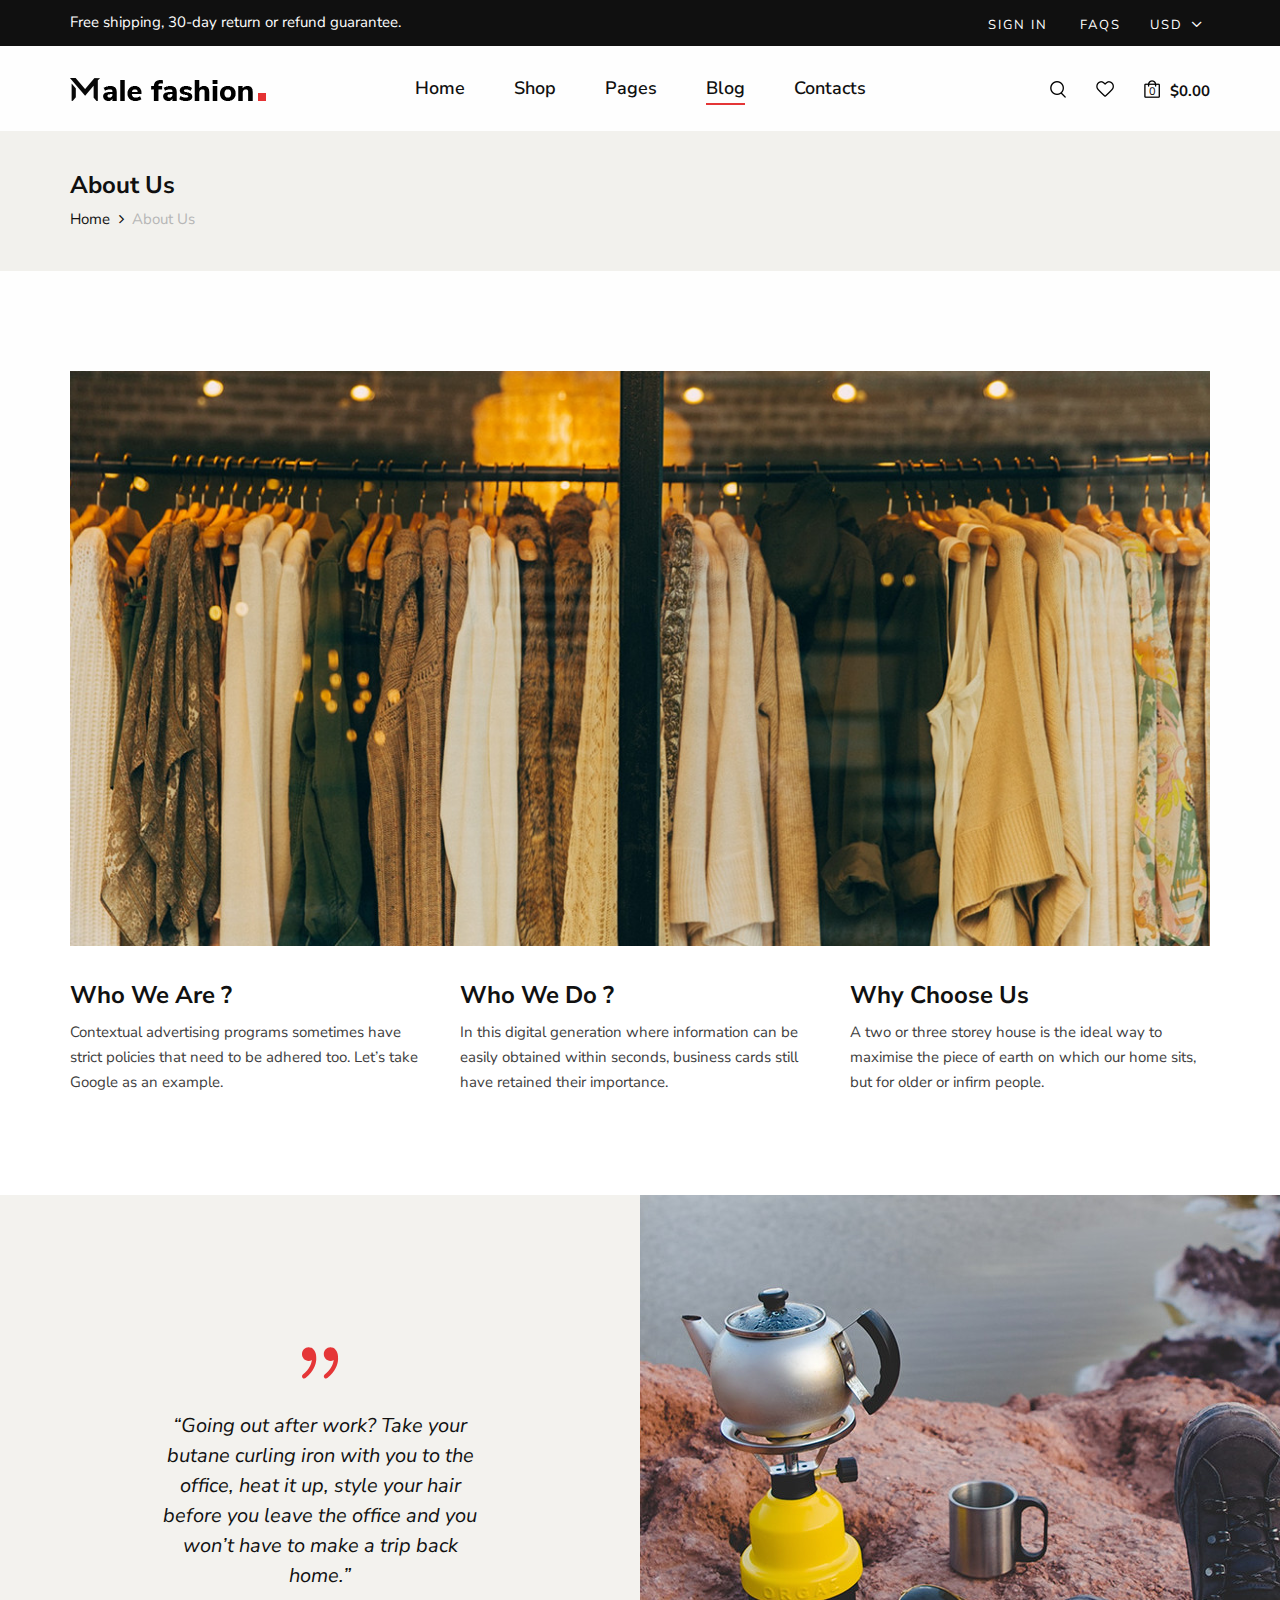
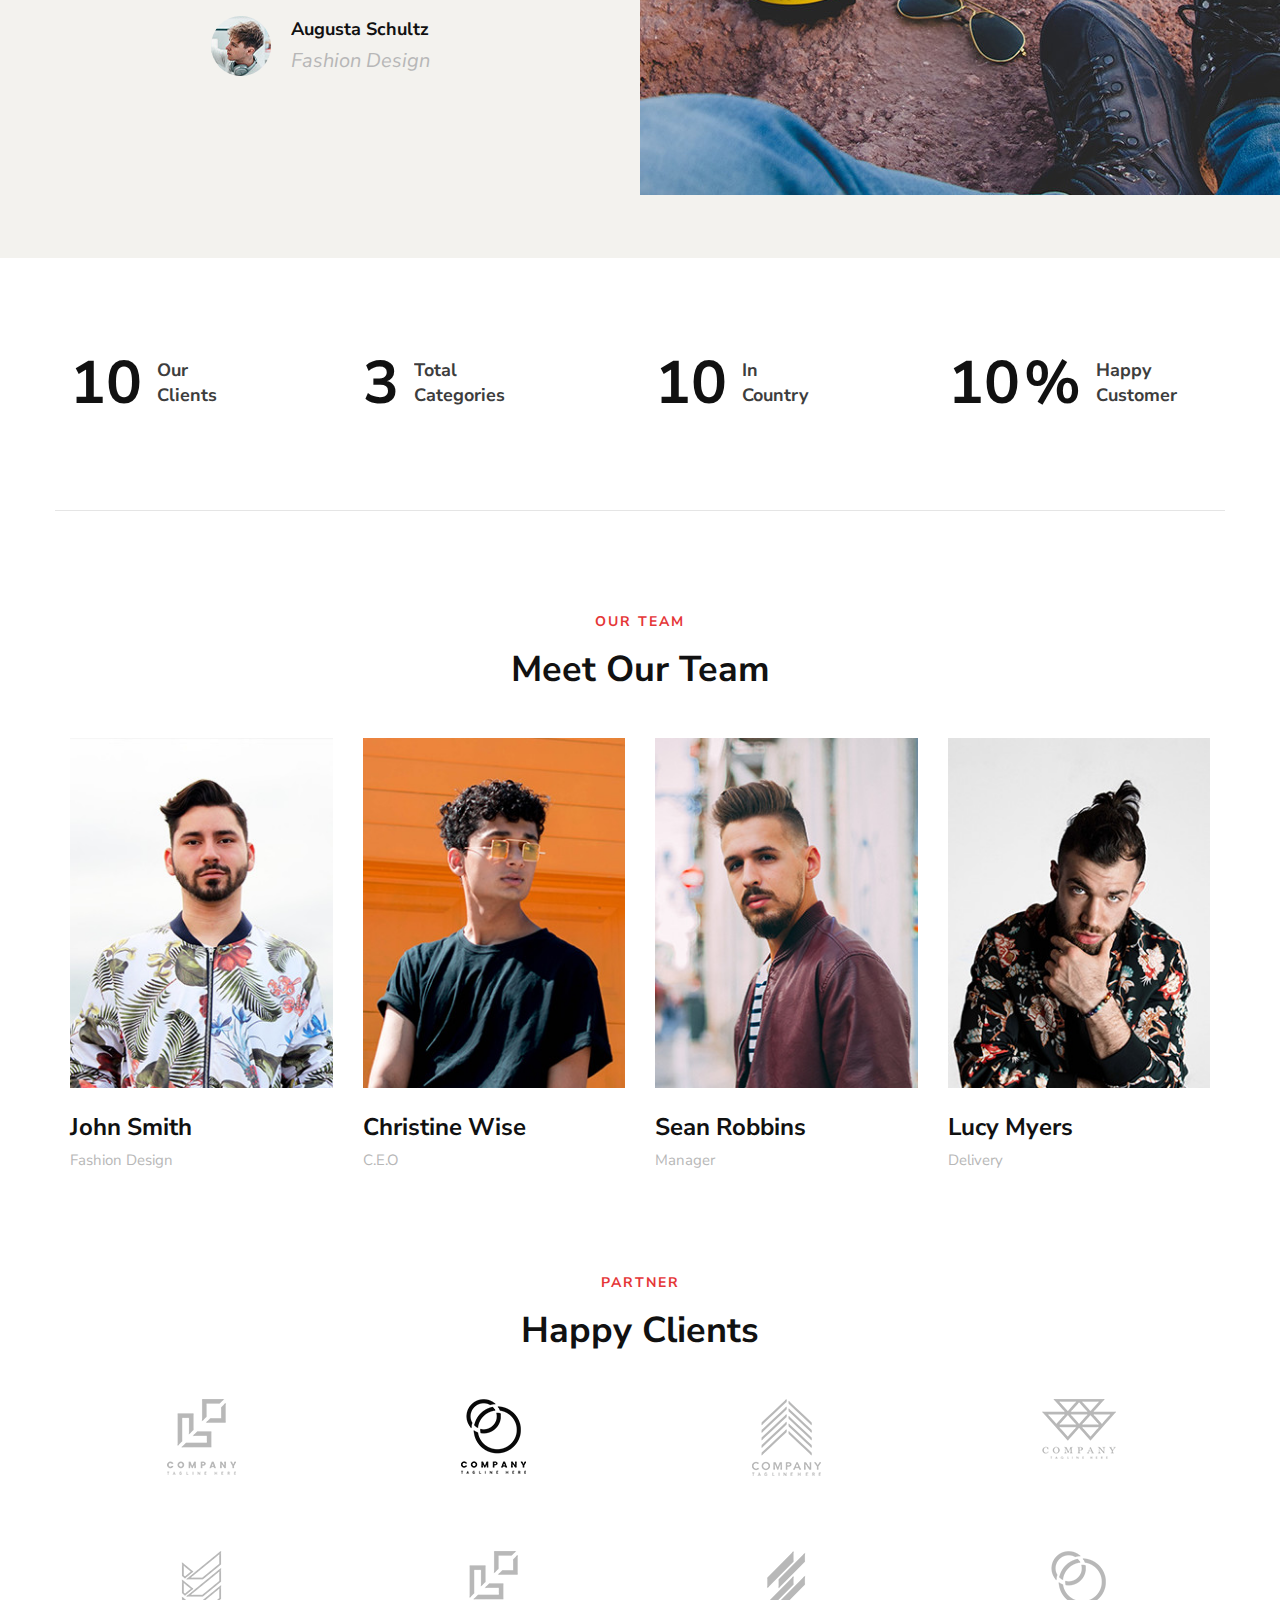
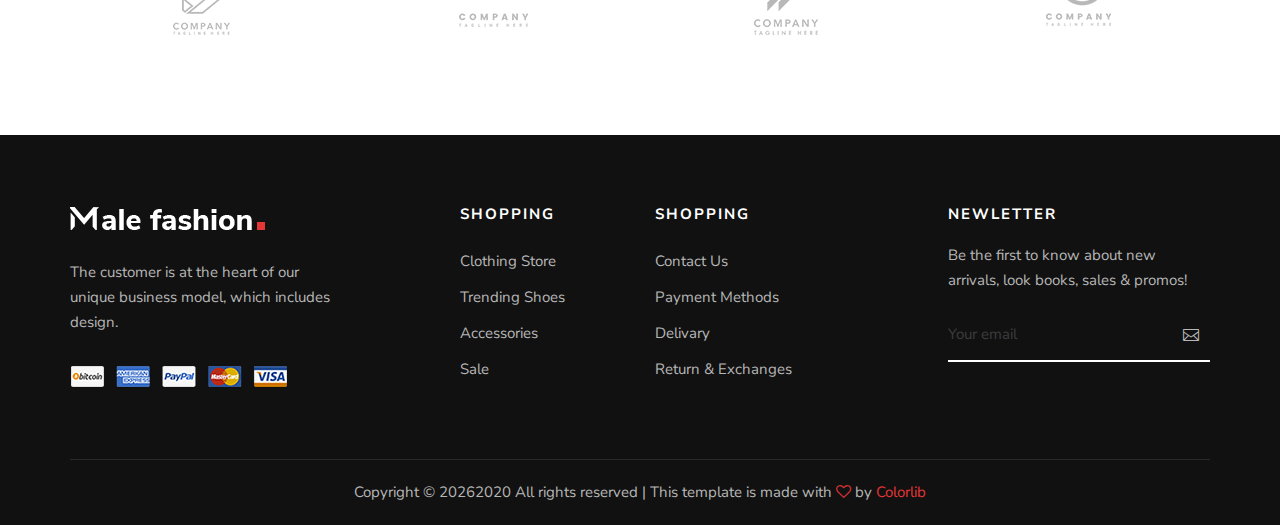
==== about.html @ 42511822 "ini dia" ====
<!DOCTYPE html>
<html lang="zxx">

<head>
    <meta charset="UTF-8">
    <meta name="description" content="Male_Fashion Template">
    <meta name="keywords" content="Male_Fashion, unica, creative, html">
    <meta name="viewport" content="width=device-width, initial-scale=1.0">
    <meta http-equiv="X-UA-Compatible" content="ie=edge">
    <title>Male-Fashion | Template</title>

    <!-- Google Font -->
    <link href="https://fonts.googleapis.com/css2?family=Nunito+Sans:wght@300;400;600;700;800;900&display=swap"
    rel="stylesheet">

    <!-- Css Styles -->
    <link rel="stylesheet" href="css/bootstrap.min.css" type="text/css">
    <link rel="stylesheet" href="css/font-awesome.min.css" type="text/css">
    <link rel="stylesheet" href="css/elegant-icons.css" type="text/css">
    <link rel="stylesheet" href="css/magnific-popup.css" type="text/css">
    <link rel="stylesheet" href="css/nice-select.css" type="text/css">
    <link rel="stylesheet" href="css/owl.carousel.min.css" type="text/css">
    <link rel="stylesheet" href="css/slicknav.min.css" type="text/css">
    <link rel="stylesheet" href="css/style.css" type="text/css">
</head>

<body>
    <!-- Page Preloder -->
    <div id="preloder">
        <div class="loader"></div>
    </div>

    <!-- Offcanvas Menu Begin -->
    <div class="offcanvas-menu-overlay"></div>
    <div class="offcanvas-menu-wrapper">
        <div class="offcanvas__option">
            <div class="offcanvas__links">
                <a href="#">Sign in</a>
                <a href="#">FAQs</a>
            </div>
            <div class="offcanvas__top__hover">
                <span>Usd <i class="arrow_carrot-down"></i></span>
                <ul>
                    <li>USD</li>
                    <li>EUR</li>
                    <li>USD</li>
                </ul>
            </div>
        </div>
        <div class="offcanvas__nav__option">
            <a href="#" class="search-switch"><img src="img/icon/search.png" alt=""></a>
            <a href="#"><img src="img/icon/heart.png" alt=""></a>
            <a href="#"><img src="img/icon/cart.png" alt=""> <span>0</span></a>
            <div class="price">$0.00</div>
        </div>
        <div id="mobile-menu-wrap"></div>
        <div class="offcanvas__text">
            <p>Free shipping, 30-day return or refund guarantee.</p>
        </div>
    </div>
    <!-- Offcanvas Menu End -->

    <!-- Header Section Begin -->
    <header class="header">
        <div class="header__top">
            <div class="container">
                <div class="row">
                    <div class="col-lg-6 col-md-7">
                        <div class="header__top__left">
                            <p>Free shipping, 30-day return or refund guarantee.</p>
                        </div>
                    </div>
                    <div class="col-lg-6 col-md-5">
                        <div class="header__top__right">
                            <div class="header__top__links">
                                <a href="#">Sign in</a>
                                <a href="#">FAQs</a>
                            </div>
                            <div class="header__top__hover">
                                <span>Usd <i class="arrow_carrot-down"></i></span>
                                <ul>
                                    <li>USD</li>
                                    <li>EUR</li>
                                    <li>USD</li>
                                </ul>
                            </div>
                        </div>
                    </div>
                </div>
            </div>
        </div>
        <div class="container">
            <div class="row">
                <div class="col-lg-3 col-md-3">
                    <div class="header__logo">
                        <a href="./index.html"><img src="img/logo.png" alt=""></a>
                    </div>
                </div>
                <div class="col-lg-6 col-md-6">
                    <nav class="header__menu mobile-menu">
                        <ul>
                            <li><a href="./index.html">Home</a></li>
                            <li><a href="./shop.html">Shop</a></li>
                            <li><a href="#">Pages</a>
                                <ul class="dropdown">
                                    <li><a href="./about.html">About Us</a></li>
                                    <li><a href="./shop-details.html">Shop Details</a></li>
                                    <li><a href="./shopping-cart.html">Shopping Cart</a></li>
                                    <li><a href="./checkout.html">Check Out</a></li>
                                    <li><a href="./blog-details.html">Blog Details</a></li>
                                </ul>
                            </li>
                            <li class="active"><a href="./blog.html">Blog</a></li>
                            <li><a href="./contact.html">Contacts</a></li>
                        </ul>
                    </nav>
                </div>
                <div class="col-lg-3 col-md-3">
                    <div class="header__nav__option">
                        <a href="#" class="search-switch"><img src="img/icon/search.png" alt=""></a>
                        <a href="#"><img src="img/icon/heart.png" alt=""></a>
                        <a href="#"><img src="img/icon/cart.png" alt=""> <span>0</span></a>
                        <div class="price">$0.00</div>
                    </div>
                </div>
            </div>
            <div class="canvas__open"><i class="fa fa-bars"></i></div>
        </div>
    </header>
    <!-- Header Section End -->

    <!-- Breadcrumb Section Begin -->
    <section class="breadcrumb-option">
        <div class="container">
            <div class="row">
                <div class="col-lg-12">
                    <div class="breadcrumb__text">
                        <h4>About Us</h4>
                        <div class="breadcrumb__links">
                            <a href="./index.html">Home</a>
                            <span>About Us</span>
                        </div>
                    </div>
                </div>
            </div>
        </div>
    </section>
    <!-- Breadcrumb Section End -->

    <!-- About Section Begin -->
    <section class="about spad">
        <div class="container">
            <div class="row">
                <div class="col-lg-12">
                    <div class="about__pic">
                        <img src="img/about/about-us.jpg" alt="">
                    </div>
                </div>
            </div>
            <div class="row">
                <div class="col-lg-4 col-md-4 col-sm-6">
                    <div class="about__item">
                        <h4>Who We Are ?</h4>
                        <p>Contextual advertising programs sometimes have strict policies that need to be adhered too.
                        Let’s take Google as an example.</p>
                    </div>
                </div>
                <div class="col-lg-4 col-md-4 col-sm-6">
                    <div class="about__item">
                        <h4>Who We Do ?</h4>
                        <p>In this digital generation where information can be easily obtained within seconds, business
                        cards still have retained their importance.</p>
                    </div>
                </div>
                <div class="col-lg-4 col-md-4 col-sm-6">
                    <div class="about__item">
                        <h4>Why Choose Us</h4>
                        <p>A two or three storey house is the ideal way to maximise the piece of earth on which our home
                        sits, but for older or infirm people.</p>
                    </div>
                </div>
            </div>
        </div>
    </section>
    <!-- About Section End -->

    <!-- Testimonial Section Begin -->
    <section class="testimonial">
        <div class="container-fluid">
            <div class="row">
                <div class="col-lg-6 p-0">
                    <div class="testimonial__text">
                        <span class="icon_quotations"></span>
                        <p>“Going out after work? Take your butane curling iron with you to the office, heat it up,
                            style your hair before you leave the office and you won’t have to make a trip back home.”
                        </p>
                        <div class="testimonial__author">
                            <div class="testimonial__author__pic">
                                <img src="img/about/testimonial-author.jpg" alt="">
                            </div>
                            <div class="testimonial__author__text">
                                <h5>Augusta Schultz</h5>
                                <p>Fashion Design</p>
                            </div>
                        </div>
                    </div>
                </div>
                <div class="col-lg-6 p-0">
                    <div class="testimonial__pic set-bg" data-setbg="img/about/testimonial-pic.jpg"></div>
                </div>
            </div>
        </div>
    </section>
    <!-- Testimonial Section End -->

    <!-- Counter Section Begin -->
    <section class="counter spad">
        <div class="container">
            <div class="row">
                <div class="col-lg-3 col-md-6 col-sm-6">
                    <div class="counter__item">
                        <div class="counter__item__number">
                            <h2 class="cn_num">102</h2>
                        </div>
                        <span>Our <br />Clients</span>
                    </div>
                </div>
                <div class="col-lg-3 col-md-6 col-sm-6">
                    <div class="counter__item">
                        <div class="counter__item__number">
                            <h2 class="cn_num">30</h2>
                        </div>
                        <span>Total <br />Categories</span>
                    </div>
                </div>
                <div class="col-lg-3 col-md-6 col-sm-6">
                    <div class="counter__item">
                        <div class="counter__item__number">
                            <h2 class="cn_num">102</h2>
                        </div>
                        <span>In <br />Country</span>
                    </div>
                </div>
                <div class="col-lg-3 col-md-6 col-sm-6">
                    <div class="counter__item">
                        <div class="counter__item__number">
                            <h2 class="cn_num">98</h2>
                            <strong>%</strong>
                        </div>
                        <span>Happy <br />Customer</span>
                    </div>
                </div>
            </div>
        </div>
    </section>
    <!-- Counter Section End -->

    <!-- Team Section Begin -->
    <section class="team spad">
        <div class="container">
            <div class="row">
                <div class="col-lg-12">
                    <div class="section-title">
                        <span>Our Team</span>
                        <h2>Meet Our Team</h2>
                    </div>
                </div>
            </div>
            <div class="row">
                <div class="col-lg-3 col-md-6 col-sm-6">
                    <div class="team__item">
                        <img src="img/about/team-1.jpg" alt="">
                        <h4>John Smith</h4>
                        <span>Fashion Design</span>
                    </div>
                </div>
                <div class="col-lg-3 col-md-6 col-sm-6">
                    <div class="team__item">
                        <img src="img/about/team-2.jpg" alt="">
                        <h4>Christine Wise</h4>
                        <span>C.E.O</span>
                    </div>
                </div>
                <div class="col-lg-3 col-md-6 col-sm-6">
                    <div class="team__item">
                        <img src="img/about/team-3.jpg" alt="">
                        <h4>Sean Robbins</h4>
                        <span>Manager</span>
                    </div>
                </div>
                <div class="col-lg-3 col-md-6 col-sm-6">
                    <div class="team__item">
                        <img src="img/about/team-4.jpg" alt="">
                        <h4>Lucy Myers</h4>
                        <span>Delivery</span>
                    </div>
                </div>
            </div>
        </div>
    </section>
    <!-- Team Section End -->

    <!-- Client Section Begin -->
    <section class="clients spad">
        <div class="container">
            <div class="row">
                <div class="col-lg-12">
                    <div class="section-title">
                        <span>Partner</span>
                        <h2>Happy Clients</h2>
                    </div>
                </div>
            </div>
            <div class="row">
                <div class="col-lg-3 col-md-4 col-sm-4 col-6">
                    <a href="#" class="client__item"><img src="img/clients/client-1.png" alt=""></a>
                </div>
                <div class="col-lg-3 col-md-4 col-sm-4 col-6">
                    <a href="#" class="client__item"><img src="img/clients/client-2.png" alt=""></a>
                </div>
                <div class="col-lg-3 col-md-4 col-sm-4 col-6">
                    <a href="#" class="client__item"><img src="img/clients/client-3.png" alt=""></a>
                </div>
                <div class="col-lg-3 col-md-4 col-sm-4 col-6">
                    <a href="#" class="client__item"><img src="img/clients/client-4.png" alt=""></a>
                </div>
                <div class="col-lg-3 col-md-4 col-sm-4 col-6">
                    <a href="#" class="client__item"><img src="img/clients/client-5.png" alt=""></a>
                </div>
                <div class="col-lg-3 col-md-4 col-sm-4 col-6">
                    <a href="#" class="client__item"><img src="img/clients/client-6.png" alt=""></a>
                </div>
                <div class="col-lg-3 col-md-4 col-sm-4 col-6">
                    <a href="#" class="client__item"><img src="img/clients/client-7.png" alt=""></a>
                </div>
                <div class="col-lg-3 col-md-4 col-sm-4 col-6">
                    <a href="#" class="client__item"><img src="img/clients/client-8.png" alt=""></a>
                </div>
            </div>
        </div>
    </section>
    <!-- Client Section End -->

    <!-- Footer Section Begin -->
    <footer class="footer">
        <div class="container">
            <div class="row">
                <div class="col-lg-3 col-md-6 col-sm-6">
                    <div class="footer__about">
                        <div class="footer__logo">
                            <a href="#"><img src="img/footer-logo.png" alt=""></a>
                        </div>
                        <p>The customer is at the heart of our unique business model, which includes design.</p>
                        <a href="#"><img src="img/payment.png" alt=""></a>
                    </div>
                </div>
                <div class="col-lg-2 offset-lg-1 col-md-3 col-sm-6">
                    <div class="footer__widget">
                        <h6>Shopping</h6>
                        <ul>
                            <li><a href="#">Clothing Store</a></li>
                            <li><a href="#">Trending Shoes</a></li>
                            <li><a href="#">Accessories</a></li>
                            <li><a href="#">Sale</a></li>
                        </ul>
                    </div>
                </div>
                <div class="col-lg-2 col-md-3 col-sm-6">
                    <div class="footer__widget">
                        <h6>Shopping</h6>
                        <ul>
                            <li><a href="#">Contact Us</a></li>
                            <li><a href="#">Payment Methods</a></li>
                            <li><a href="#">Delivary</a></li>
                            <li><a href="#">Return & Exchanges</a></li>
                        </ul>
                    </div>
                </div>
                <div class="col-lg-3 offset-lg-1 col-md-6 col-sm-6">
                    <div class="footer__widget">
                        <h6>NewLetter</h6>
                        <div class="footer__newslatter">
                            <p>Be the first to know about new arrivals, look books, sales & promos!</p>
                            <form action="#">
                                <input type="text" placeholder="Your email">
                                <button type="submit"><span class="icon_mail_alt"></span></button>
                            </form>
                        </div>
                    </div>
                </div>
            </div>
            <div class="row">
                <div class="col-lg-12 text-center">
                    <div class="footer__copyright__text">
                        <!-- Link back to Colorlib can't be removed. Template is licensed under CC BY 3.0. -->
                        <p>Copyright ©
                            <script>
                                document.write(new Date().getFullYear());
                            </script>2020
                            All rights reserved | This template is made with <i class="fa fa-heart-o"
                            aria-hidden="true"></i> by <a href="https://colorlib.com" target="_blank">Colorlib</a>
                        </p>
                        <!-- Link back to Colorlib can't be removed. Template is licensed under CC BY 3.0. -->
                    </div>
                </div>
            </div>
        </div>
    </footer>
    <!-- Footer Section End -->

    <!-- Search Begin -->
    <div class="search-model">
        <div class="h-100 d-flex align-items-center justify-content-center">
            <div class="search-close-switch">+</div>
            <form class="search-model-form">
                <input type="text" id="search-input" placeholder="Search here.....">
            </form>
        </div>
    </div>
    <!-- Search End -->

    <!-- Js Plugins -->
    <script src="js/jquery-3.3.1.min.js"></script>
    <script src="js/bootstrap.min.js"></script>
    <script src="js/jquery.nice-select.min.js"></script>
    <script src="js/jquery.nicescroll.min.js"></script>
    <script src="js/jquery.magnific-popup.min.js"></script>
    <script src="js/jquery.countdown.min.js"></script>
    <script src="js/jquery.slicknav.js"></script>
    <script src="js/mixitup.min.js"></script>
    <script src="js/owl.carousel.min.js"></script>
    <script src="js/main.js"></script>
</body>

</html>
---- css/elegant-icons.css ----
@font-face {
	font-family: 'ElegantIcons';
	src:url('../fonts/ElegantIcons.eot');
	src:url('../fonts/ElegantIcons.eot?#iefix') format('embedded-opentype'),
		url('../fonts/ElegantIcons.woff') format('woff'),
		url('../fonts/ElegantIcons.ttf') format('truetype'),
		url('../fonts/ElegantIcons.svg#ElegantIcons') format('svg');
	font-weight: normal;
	font-style: normal;
}

/* Use the following CSS code if you want to use data attributes for inserting your icons */
[data-icon]:before {
	font-family: 'ElegantIcons';
	content: attr(data-icon);
	speak: none;
	font-weight: normal;
	font-variant: normal;
	text-transform: none;
	line-height: 1;
	-webkit-font-smoothing: antialiased;
	-moz-osx-font-smoothing: grayscale;
}

/* Use the following CSS code if you want to have a class per icon */
/*
Instead of a list of all class selectors,
you can use the generic selector below, but it's slower:
[class*="your-class-prefix"] {
*/
.arrow_up, .arrow_down, .arrow_left, .arrow_right, .arrow_left-up, .arrow_right-up, .arrow_right-down, .arrow_left-down, .arrow-up-down, .arrow_up-down_alt, .arrow_left-right_alt, .arrow_left-right, .arrow_expand_alt2, .arrow_expand_alt, .arrow_condense, .arrow_expand, .arrow_move, .arrow_carrot-up, .arrow_carrot-down, .arrow_carrot-left, .arrow_carrot-right, .arrow_carrot-2up, .arrow_carrot-2down, .arrow_carrot-2left, .arrow_carrot-2right, .arrow_carrot-up_alt2, .arrow_carrot-down_alt2, .arrow_carrot-left_alt2, .arrow_carrot-right_alt2, .arrow_carrot-2up_alt2, .arrow_carrot-2down_alt2, .arrow_carrot-2left_alt2, .arrow_carrot-2right_alt2, .arrow_triangle-up, .arrow_triangle-down, .arrow_triangle-left, .arrow_triangle-right, .arrow_triangle-up_alt2, .arrow_triangle-down_alt2, .arrow_triangle-left_alt2, .arrow_triangle-right_alt2, .arrow_back, .icon_minus-06, .icon_plus, .icon_close, .icon_check, .icon_minus_alt2, .icon_plus_alt2, .icon_close_alt2, .icon_check_alt2, .icon_zoom-out_alt, .icon_zoom-in_alt, .icon_search, .icon_box-empty, .icon_box-selected, .icon_minus-box, .icon_plus-box, .icon_box-checked, .icon_circle-empty, .icon_circle-slelected, .icon_stop_alt2, .icon_stop, .icon_pause_alt2, .icon_pause, .icon_menu, .icon_menu-square_alt2, .icon_menu-circle_alt2, .icon_ul, .icon_ol, .icon_adjust-horiz, .icon_adjust-vert, .icon_document_alt, .icon_documents_alt, .icon_pencil, .icon_pencil-edit_alt, .icon_pencil-edit, .icon_folder-alt, .icon_folder-open_alt, .icon_folder-add_alt, .icon_info_alt, .icon_error-oct_alt, .icon_error-circle_alt, .icon_error-triangle_alt, .icon_question_alt2, .icon_question, .icon_comment_alt, .icon_chat_alt, .icon_vol-mute_alt, .icon_volume-low_alt, .icon_volume-high_alt, .icon_quotations, .icon_quotations_alt2, .icon_clock_alt, .icon_lock_alt, .icon_lock-open_alt, .icon_key_alt, .icon_cloud_alt, .icon_cloud-upload_alt, .icon_cloud-download_alt, .icon_image, .icon_images, .icon_lightbulb_alt, .icon_gift_alt, .icon_house_alt, .icon_genius, .icon_mobile, .icon_tablet, .icon_laptop, .icon_desktop, .icon_camera_alt, .icon_mail_alt, .icon_cone_alt, .icon_ribbon_alt, .icon_bag_alt, .icon_creditcard, .icon_cart_alt, .icon_paperclip, .icon_tag_alt, .icon_tags_alt, .icon_trash_alt, .icon_cursor_alt, .icon_mic_alt, .icon_compass_alt, .icon_pin_alt, .icon_pushpin_alt, .icon_map_alt, .icon_drawer_alt, .icon_toolbox_alt, .icon_book_alt, .icon_calendar, .icon_film, .icon_table, .icon_contacts_alt, .icon_headphones, .icon_lifesaver, .icon_piechart, .icon_refresh, .icon_link_alt, .icon_link, .icon_loading, .icon_blocked, .icon_archive_alt, .icon_heart_alt, .icon_star_alt, .icon_star-half_alt, .icon_star, .icon_star-half, .icon_tools, .icon_tool, .icon_cog, .icon_cogs, .arrow_up_alt, .arrow_down_alt, .arrow_left_alt, .arrow_right_alt, .arrow_left-up_alt, .arrow_right-up_alt, .arrow_right-down_alt, .arrow_left-down_alt, .arrow_condense_alt, .arrow_expand_alt3, .arrow_carrot_up_alt, .arrow_carrot-down_alt, .arrow_carrot-left_alt, .arrow_carrot-right_alt, .arrow_carrot-2up_alt, .arrow_carrot-2dwnn_alt, .arrow_carrot-2left_alt, .arrow_carrot-2right_alt, .arrow_triangle-up_alt, .arrow_triangle-down_alt, .arrow_triangle-left_alt, .arrow_triangle-right_alt, .icon_minus_alt, .icon_plus_alt, .icon_close_alt, .icon_check_alt, .icon_zoom-out, .icon_zoom-in, .icon_stop_alt, .icon_menu-square_alt, .icon_menu-circle_alt, .icon_document, .icon_documents, .icon_pencil_alt, .icon_folder, .icon_folder-open, .icon_folder-add, .icon_folder_upload, .icon_folder_download, .icon_info, .icon_error-circle, .icon_error-oct, .icon_error-triangle, .icon_question_alt, .icon_comment, .icon_chat, .icon_vol-mute, .icon_volume-low, .icon_volume-high, .icon_quotations_alt, .icon_clock, .icon_lock, .icon_lock-open, .icon_key, .icon_cloud, .icon_cloud-upload, .icon_cloud-download, .icon_lightbulb, .icon_gift, .icon_house, .icon_camera, .icon_mail, .icon_cone, .icon_ribbon, .icon_bag, .icon_cart, .icon_tag, .icon_tags, .icon_trash, .icon_cursor, .icon_mic, .icon_compass, .icon_pin, .icon_pushpin, .icon_map, .icon_drawer, .icon_toolbox, .icon_book, .icon_contacts, .icon_archive, .icon_heart, .icon_profile, .icon_group, .icon_grid-2x2, .icon_grid-3x3, .icon_music, .icon_pause_alt, .icon_phone, .icon_upload, .icon_download, .social_facebook, .social_twitter, .social_pinterest, .social_googleplus, .social_tumblr, .social_tumbleupon, .social_wordpress, .social_instagram, .social_dribbble, .social_vimeo, .social_linkedin, .social_rss, .social_deviantart, .social_share, .social_myspace, .social_skype, .social_youtube, .social_picassa, .social_googledrive, .social_flickr, .social_blogger, .social_spotify, .social_delicious, .social_facebook_circle, .social_twitter_circle, .social_pinterest_circle, .social_googleplus_circle, .social_tumblr_circle, .social_stumbleupon_circle, .social_wordpress_circle, .social_instagram_circle, .social_dribbble_circle, .social_vimeo_circle, .social_linkedin_circle, .social_rss_circle, .social_deviantart_circle, .social_share_circle, .social_myspace_circle, .social_skype_circle, .social_youtube_circle, .social_picassa_circle, .social_googledrive_alt2, .social_flickr_circle, .social_blogger_circle, .social_spotify_circle, .social_delicious_circle, .social_facebook_square, .social_twitter_square, .social_pinterest_square, .social_googleplus_square, .social_tumblr_square, .social_stumbleupon_square, .social_wordpress_square, .social_instagram_square, .social_dribbble_square, .social_vimeo_square, .social_linkedin_square, .social_rss_square, .social_deviantart_square, .social_share_square, .social_myspace_square, .social_skype_square, .social_youtube_square, .social_picassa_square, .social_googledrive_square, .social_flickr_square, .social_blogger_square, .social_spotify_square, .social_delicious_square, .icon_printer, .icon_calulator, .icon_building, .icon_floppy, .icon_drive, .icon_search-2, .icon_id, .icon_id-2, .icon_puzzle, .icon_like, .icon_dislike, .icon_mug, .icon_currency, .icon_wallet, .icon_pens, .icon_easel, .icon_flowchart, .icon_datareport, .icon_briefcase, .icon_shield, .icon_percent, .icon_globe, .icon_globe-2, .icon_target, .icon_hourglass, .icon_balance, .icon_rook, .icon_printer-alt, .icon_calculator_alt, .icon_building_alt, .icon_floppy_alt, .icon_drive_alt, .icon_search_alt, .icon_id_alt, .icon_id-2_alt, .icon_puzzle_alt, .icon_like_alt, .icon_dislike_alt, .icon_mug_alt, .icon_currency_alt, .icon_wallet_alt, .icon_pens_alt, .icon_easel_alt, .icon_flowchart_alt, .icon_datareport_alt, .icon_briefcase_alt, .icon_shield_alt, .icon_percent_alt, .icon_globe_alt, .icon_clipboard {
	font-family: 'ElegantIcons';
	speak: none;
	font-style: normal;
	font-weight: normal;
	font-variant: normal;
	text-transform: none;
	line-height: 1;
	-webkit-font-smoothing: antialiased;
}
.arrow_up:before {
	content: "\21";
}
.arrow_down:before {
	content: "\22";
}
.arrow_left:before {
	content: "\23";
}
.arrow_right:before {
	content: "\24";
}
.arrow_left-up:before {
	content: "\25";
}
.arrow_right-up:before {
	content: "\26";
}
.arrow_right-down:before {
	content: "\27";
}
.arrow_left-down:before {
	content: "\28";
}
.arrow-up-down:before {
	content: "\29";
}
.arrow_up-down_alt:before {
	content: "\2a";
}
.arrow_left-right_alt:before {
	content: "\2b";
}
.arrow_left-right:before {
	content: "\2c";
}
.arrow_expand_alt2:before {
	content: "\2d";
}
.arrow_expand_alt:before {
	content: "\2e";
}
.arrow_condense:before {
	content: "\2f";
}
.arrow_expand:before {
	content: "\30";
}
.arrow_move:before {
	content: "\31";
}
.arrow_carrot-up:before {
	content: "\32";
}
.arrow_carrot-down:before {
	content: "\33";
}
.arrow_carrot-left:before {
	content: "\34";
}
.arrow_carrot-right:before {
	content: "\35";
}
.arrow_carrot-2up:before {
	content: "\36";
}
.arrow_carrot-2down:before {
	content: "\37";
}
.arrow_carrot-2left:before {
	content: "\38";
}
.arrow_carrot-2right:before {
	content: "\39";
}
.arrow_carrot-up_alt2:before {
	content: "\3a";
}
.arrow_carrot-down_alt2:before {
	content: "\3b";
}
.arrow_carrot-left_alt2:before {
	content: "\3c";
}
.arrow_carrot-right_alt2:before {
	content: "\3d";
}
.arrow_carrot-2up_alt2:before {
	content: "\3e";
}
.arrow_carrot-2down_alt2:before {
	content: "\3f";
}
.arrow_carrot-2left_alt2:before {
	content: "\40";
}
.arrow_carrot-2right_alt2:before {
	content: "\41";
}
.arrow_triangle-up:before {
	content: "\42";
}
.arrow_triangle-down:before {
	content: "\43";
}
.arrow_triangle-left:before {
	content: "\44";
}
.arrow_triangle-right:before {
	content: "\45";
}
.arrow_triangle-up_alt2:before {
	content: "\46";
}
.arrow_triangle-down_alt2:before {
	content: "\47";
}
.arrow_triangle-left_alt2:before {
	content: "\48";
}
.arrow_triangle-right_alt2:before {
	content: "\49";
}
.arrow_back:before {
	content: "\4a";
}
.icon_minus-06:before {
	content: "\4b";
}
.icon_plus:before {
	content: "\4c";
}
.icon_close:before {
	content: "\4d";
}
.icon_check:before {
	content: "\4e";
}
.icon_minus_alt2:before {
	content: "\4f";
}
.icon_plus_alt2:before {
	content: "\50";
}
.icon_close_alt2:before {
	content: "\51";
}
.icon_check_alt2:before {
	content: "\52";
}
.icon_zoom-out_alt:before {
	content: "\53";
}
.icon_zoom-in_alt:before {
	content: "\54";
}
.icon_search:before {
	content: "\55";
}
.icon_box-empty:before {
	content: "\56";
}
.icon_box-selected:before {
	content: "\57";
}
.icon_minus-box:before {
	content: "\58";
}
.icon_plus-box:before {
	content: "\59";
}
.icon_box-checked:before {
	content: "\5a";
}
.icon_circle-empty:before {
	content: "\5b";
}
.icon_circle-slelected:before {
	content: "\5c";
}
.icon_stop_alt2:before {
	content: "\5d";
}
.icon_stop:before {
	content: "\5e";
}
.icon_pause_alt2:before {
	content: "\5f";
}
.icon_pause:before {
	content: "\60";
}
.icon_menu:before {
	content: "\61";
}
.icon_menu-square_alt2:before {
	content: "\62";
}
.icon_menu-circle_alt2:before {
	content: "\63";
}
.icon_ul:before {
	content: "\64";
}
.icon_ol:before {
	content: "\65";
}
.icon_adjust-horiz:before {
	content: "\66";
}
.icon_adjust-vert:before {
	content: "\67";
}
.icon_document_alt:before {
	content: "\68";
}
.icon_documents_alt:before {
	content: "\69";
}
.icon_pencil:before {
	content: "\6a";
}
.icon_pencil-edit_alt:before {
	content: "\6b";
}
.icon_pencil-edit:before {
	content: "\6c";
}
.icon_folder-alt:before {
	content: "\6d";
}
.icon_folder-open_alt:before {
	content: "\6e";
}
.icon_folder-add_alt:before {
	content: "\6f";
}
.icon_info_alt:before {
	content: "\70";
}
.icon_error-oct_alt:before {
	content: "\71";
}
.icon_error-circle_alt:before {
	content: "\72";
}
.icon_error-triangle_alt:before {
	content: "\73";
}
.icon_question_alt2:before {
	content: "\74";
}
.icon_question:before {
	content: "\75";
}
.icon_comment_alt:before {
	content: "\76";
}
.icon_chat_alt:before {
	content: "\77";
}
.icon_vol-mute_alt:before {
	content: "\78";
}
.icon_volume-low_alt:before {
	content: "\79";
}
.icon_volume-high_alt:before {
	content: "\7a";
}
.icon_quotations:before {
	content: "\7b";
}
.icon_quotations_alt2:before {
	content: "\7c";
}
.icon_clock_alt:before {
	content: "\7d";
}
.icon_lock_alt:before {
	content: "\7e";
}
.icon_lock-open_alt:before {
	content: "\e000";
}
.icon_key_alt:before {
	content: "\e001";
}
.icon_cloud_alt:before {
	content: "\e002";
}
.icon_cloud-upload_alt:before {
	content: "\e003";
}
.icon_cloud-download_alt:before {
	content: "\e004";
}
.icon_image:before {
	content: "\e005";
}
.icon_images:before {
	content: "\e006";
}
.icon_lightbulb_alt:before {
	content: "\e007";
}
.icon_gift_alt:before {
	content: "\e008";
}
.icon_house_alt:before {
	content: "\e009";
}
.icon_genius:before {
	content: "\e00a";
}
.icon_mobile:before {
	content: "\e00b";
}
.icon_tablet:before {
	content: "\e00c";
}
.icon_laptop:before {
	content: "\e00d";
}
.icon_desktop:before {
	content: "\e00e";
}
.icon_camera_alt:before {
	content: "\e00f";
}
.icon_mail_alt:before {
	content: "\e010";
}
.icon_cone_alt:before {
	content: "\e011";
}
.icon_ribbon_alt:before {
	content: "\e012";
}
.icon_bag_alt:before {
	content: "\e013";
}
.icon_creditcard:before {
	content: "\e014";
}
.icon_cart_alt:before {
	content: "\e015";
}
.icon_paperclip:before {
	content: "\e016";
}
.icon_tag_alt:before {
	content: "\e017";
}
.icon_tags_alt:before {
	content: "\e018";
}
.icon_trash_alt:before {
	content: "\e019";
}
.icon_cursor_alt:before {
	content: "\e01a";
}
.icon_mic_alt:before {
	content: "\e01b";
}
.icon_compass_alt:before {
	content: "\e01c";
}
.icon_pin_alt:before {
	content: "\e01d";
}
.icon_pushpin_alt:before {
	content: "\e01e";
}
.icon_map_alt:before {
	content: "\e01f";
}
.icon_drawer_alt:before {
	content: "\e020";
}
.icon_toolbox_alt:before {
	content: "\e021";
}
.icon_book_alt:before {
	content: "\e022";
}
.icon_calendar:before {
	content: "\e023";
}
.icon_film:before {
	content: "\e024";
}
.icon_table:before {
	content: "\e025";
}
.icon_contacts_alt:before {
	content: "\e026";
}
.icon_headphones:before {
	content: "\e027";
}
.icon_lifesaver:before {
	content: "\e028";
}
.icon_piechart:before {
	content: "\e029";
}
.icon_refresh:before {
	content: "\e02a";
}
.icon_link_alt:before {
	content: "\e02b";
}
.icon_link:before {
	content: "\e02c";
}
.icon_loading:before {
	content: "\e02d";
}
.icon_blocked:before {
	content: "\e02e";
}
.icon_archive_alt:before {
	content: "\e02f";
}
.icon_heart_alt:before {
	content: "\e030";
}
.icon_star_alt:before {
	content: "\e031";
}
.icon_star-half_alt:before {
	content: "\e032";
}
.icon_star:before {
	content: "\e033";
}
.icon_star-half:before {
	content: "\e034";
}
.icon_tools:before {
	content: "\e035";
}
.icon_tool:before {
	content: "\e036";
}
.icon_cog:before {
	content: "\e037";
}
.icon_cogs:before {
	content: "\e038";
}
.arrow_up_alt:before {
	content: "\e039";
}
.arrow_down_alt:before {
	content: "\e03a";
}
.arrow_left_alt:before {
	content: "\e03b";
}
.arrow_right_alt:before {
	content: "\e03c";
}
.arrow_left-up_alt:before {
	content: "\e03d";
}
.arrow_right-up_alt:before {
	content: "\e03e";
}
.arrow_right-down_alt:before {
	content: "\e03f";
}
.arrow_left-down_alt:before {
	content: "\e040";
}
.arrow_condense_alt:before {
	content: "\e041";
}
.arrow_expand_alt3:before {
	content: "\e042";
}
.arrow_carrot_up_alt:before {
	content: "\e043";
}
.arrow_carrot-down_alt:before {
	content: "\e044";
}
.arrow_carrot-left_alt:before {
	content: "\e045";
}
.arrow_carrot-right_alt:before {
	content: "\e046";
}
.arrow_carrot-2up_alt:before {
	content: "\e047";
}
.arrow_carrot-2dwnn_alt:before {
	content: "\e048";
}
.arrow_carrot-2left_alt:before {
	content: "\e049";
}
.arrow_carrot-2right_alt:before {
	content: "\e04a";
}
.arrow_triangle-up_alt:before {
	content: "\e04b";
}
.arrow_triangle-down_alt:before {
	content: "\e04c";
}
.arrow_triangle-left_alt:before {
	content: "\e04d";
}
.arrow_triangle-right_alt:before {
	content: "\e04e";
}
.icon_minus_alt:before {
	content: "\e04f";
}
.icon_plus_alt:before {
	content: "\e050";
}
.icon_close_alt:before {
	content: "\e051";
}
.icon_check_alt:before {
	content: "\e052";
}
.icon_zoom-out:before {
	content: "\e053";
}
.icon_zoom-in:before {
	content: "\e054";
}
.icon_stop_alt:before {
	content: "\e055";
}
.icon_menu-square_alt:before {
	content: "\e056";
}
.icon_menu-circle_alt:before {
	content: "\e057";
}
.icon_document:before {
	content: "\e058";
}
.icon_documents:before {
	content: "\e059";
}
.icon_pencil_alt:before {
	content: "\e05a";
}
.icon_folder:before {
	content: "\e05b";
}
.icon_folder-open:before {
	content: "\e05c";
}
.icon_folder-add:before {
	content: "\e05d";
}
.icon_folder_upload:before {
	content: "\e05e";
}
.icon_folder_download:before {
	content: "\e05f";
}
.icon_info:before {
	content: "\e060";
}
.icon_error-circle:before {
	content: "\e061";
}
.icon_error-oct:before {
	content: "\e062";
}
.icon_error-triangle:before {
	content: "\e063";
}
.icon_question_alt:before {
	content: "\e064";
}
.icon_comment:before {
	content: "\e065";
}
.icon_chat:before {
	content: "\e066";
}
.icon_vol-mute:before {
	content: "\e067";
}
.icon_volume-low:before {
	content: "\e068";
}
.icon_volume-high:before {
	content: "\e069";
}
.icon_quotations_alt:before {
	content: "\e06a";
}
.icon_clock:before {
	content: "\e06b";
}
.icon_lock:before {
	content: "\e06c";
}
.icon_lock-open:before {
	content: "\e06d";
}
.icon_key:before {
	content: "\e06e";
}
.icon_cloud:before {
	content: "\e06f";
}
.icon_cloud-upload:before {
	content: "\e070";
}
.icon_cloud-download:before {
	content: "\e071";
}
.icon_lightbulb:before {
	content: "\e072";
}
.icon_gift:before {
	content: "\e073";
}
.icon_house:before {
	content: "\e074";
}
.icon_camera:before {
	content: "\e075";
}
.icon_mail:before {
	content: "\e076";
}
.icon_cone:before {
	content: "\e077";
}
.icon_ribbon:before {
	content: "\e078";
}
.icon_bag:before {
	content: "\e079";
}
.icon_cart:before {
	content: "\e07a";
}
.icon_tag:before {
	content: "\e07b";
}
.icon_tags:before {
	content: "\e07c";
}
.icon_trash:before {
	content: "\e07d";
}
.icon_cursor:before {
	content: "\e07e";
}
.icon_mic:before {
	content: "\e07f";
}
.icon_compass:before {
	content: "\e080";
}
.icon_pin:before {
	content: "\e081";
}
.icon_pushpin:before {
	content: "\e082";
}
.icon_map:before {
	content: "\e083";
}
.icon_drawer:before {
	content: "\e084";
}
.icon_toolbox:before {
	content: "\e085";
}
.icon_book:before {
	content: "\e086";
}
.icon_contacts:before {
	content: "\e087";
}
.icon_archive:before {
	content: "\e088";
}
.icon_heart:before {
	content: "\e089";
}
.icon_profile:before {
	content: "\e08a";
}
.icon_group:before {
	content: "\e08b";
}
.icon_grid-2x2:before {
	content: "\e08c";
}
.icon_grid-3x3:before {
	content: "\e08d";
}
.icon_music:before {
	content: "\e08e";
}
.icon_pause_alt:before {
	content: "\e08f";
}
.icon_phone:before {
	content: "\e090";
}
.icon_upload:before {
	content: "\e091";
}
.icon_download:before {
	content: "\e092";
}
.social_facebook:before {
	content: "\e093";
}
.social_twitter:before {
	content: "\e094";
}
.social_pinterest:before {
	content: "\e095";
}
.social_googleplus:before {
	content: "\e096";
}
.social_tumblr:before {
	content: "\e097";
}
.social_tumbleupon:before {
	content: "\e098";
}
.social_wordpress:before {
	content: "\e099";
}
.social_instagram:before {
	content: "\e09a";
}
.social_dribbble:before {
	content: "\e09b";
}
.social_vimeo:before {
	content: "\e09c";
}
.social_linkedin:before {
	content: "\e09d";
}
.social_rss:before {
	content: "\e09e";
}
.social_deviantart:before {
	content: "\e09f";
}
.social_share:before {
	content: "\e0a0";
}
.social_myspace:before {
	content: "\e0a1";
}
.social_skype:before {
	content: "\e0a2";
}
.social_youtube:before {
	content: "\e0a3";
}
.social_picassa:before {
	content: "\e0a4";
}
.social_googledrive:before {
	content: "\e0a5";
}
.social_flickr:before {
	content: "\e0a6";
}
.social_blogger:before {
	content: "\e0a7";
}
.social_spotify:before {
	content: "\e0a8";
}
.social_delicious:before {
	content: "\e0a9";
}
.social_facebook_circle:before {
	content: "\e0aa";
}
.social_twitter_circle:before {
	content: "\e0ab";
}
.social_pinterest_circle:before {
	content: "\e0ac";
}
.social_googleplus_circle:before {
	content: "\e0ad";
}
.social_tumblr_circle:before {
	content: "\e0ae";
}
.social_stumbleupon_circle:before {
	content: "\e0af";
}
.social_wordpress_circle:before {
	content: "\e0b0";
}
.social_instagram_circle:before {
	content: "\e0b1";
}
.social_dribbble_circle:before {
	content: "\e0b2";
}
.social_vimeo_circle:before {
	content: "\e0b3";
}
.social_linkedin_circle:before {
	content: "\e0b4";
}
.social_rss_circle:before {
	content: "\e0b5";
}
.social_deviantart_circle:before {
	content: "\e0b6";
}
.social_share_circle:before {
	content: "\e0b7";
}
.social_myspace_circle:before {
	content: "\e0b8";
}
.social_skype_circle:before {
	content: "\e0b9";
}
.social_youtube_circle:before {
	content: "\e0ba";
}
.social_picassa_circle:before {
	content: "\e0bb";
}
.social_googledrive_alt2:before {
	content: "\e0bc";
}
.social_flickr_circle:before {
	content: "\e0bd";
}
.social_blogger_circle:before {
	content: "\e0be";
}
.social_spotify_circle:before {
	content: "\e0bf";
}
.social_delicious_circle:before {
	content: "\e0c0";
}
.social_facebook_square:before {
	content: "\e0c1";
}
.social_twitter_square:before {
	content: "\e0c2";
}
.social_pinterest_square:before {
	content: "\e0c3";
}
.social_googleplus_square:before {
	content: "\e0c4";
}
.social_tumblr_square:before {
	content: "\e0c5";
}
.social_stumbleupon_square:before {
	content: "\e0c6";
}
.social_wordpress_square:before {
	content: "\e0c7";
}
.social_instagram_square:before {
	content: "\e0c8";
}
.social_dribbble_square:before {
	content: "\e0c9";
}
.social_vimeo_square:before {
	content: "\e0ca";
}
.social_linkedin_square:before {
	content: "\e0cb";
}
.social_rss_square:before {
	content: "\e0cc";
}
.social_deviantart_square:before {
	content: "\e0cd";
}
.social_share_square:before {
	content: "\e0ce";
}
.social_myspace_square:before {
	content: "\e0cf";
}
.social_skype_square:before {
	content: "\e0d0";
}
.social_youtube_square:before {
	content: "\e0d1";
}
.social_picassa_square:before {
	content: "\e0d2";
}
.social_googledrive_square:before {
	content: "\e0d3";
}
.social_flickr_square:before {
	content: "\e0d4";
}
.social_blogger_square:before {
	content: "\e0d5";
}
.social_spotify_square:before {
	content: "\e0d6";
}
.social_delicious_square:before {
	content: "\e0d7";
}
.icon_printer:before {
	content: "\e103";
}
.icon_calulator:before {
	content: "\e0ee";
}
.icon_building:before {
	content: "\e0ef";
}
.icon_floppy:before {
	content: "\e0e8";
}
.icon_drive:before {
	content: "\e0ea";
}
.icon_search-2:before {
	content: "\e101";
}
.icon_id:before {
	content: "\e107";
}
.icon_id-2:before {
	content: "\e108";
}
.icon_puzzle:before {
	content: "\e102";
}
.icon_like:before {
	content: "\e106";
}
.icon_dislike:before {
	content: "\e0eb";
}
.icon_mug:before {
	content: "\e105";
}
.icon_currency:before {
	content: "\e0ed";
}
.icon_wallet:before {
	content: "\e100";
}
.icon_pens:before {
	content: "\e104";
}
.icon_easel:before {
	content: "\e0e9";
}
.icon_flowchart:before {
	content: "\e109";
}
.icon_datareport:before {
	content: "\e0ec";
}
.icon_briefcase:before {
	content: "\e0fe";
}
.icon_shield:before {
	content: "\e0f6";
}
.icon_percent:before {
	content: "\e0fb";
}
.icon_globe:before {
	content: "\e0e2";
}
.icon_globe-2:before {
	content: "\e0e3";
}
.icon_target:before {
	content: "\e0f5";
}
.icon_hourglass:before {
	content: "\e0e1";
}
.icon_balance:before {
	content: "\e0ff";
}
.icon_rook:before {
	content: "\e0f8";
}
.icon_printer-alt:before {
	content: "\e0fa";
}
.icon_calculator_alt:before {
	content: "\e0e7";
}
.icon_building_alt:before {
	content: "\e0fd";
}
.icon_floppy_alt:before {
	content: "\e0e4";
}
.icon_drive_alt:before {
	content: "\e0e5";
}
.icon_search_alt:before {
	content: "\e0f7";
}
.icon_id_alt:before {
	content: "\e0e0";
}
.icon_id-2_alt:before {
	content: "\e0fc";
}
.icon_puzzle_alt:before {
	content: "\e0f9";
}
.icon_like_alt:before {
	content: "\e0dd";
}
.icon_dislike_alt:before {
	content: "\e0f1";
}
.icon_mug_alt:before {
	content: "\e0dc";
}
.icon_currency_alt:before {
	content: "\e0f3";
}
.icon_wallet_alt:before {
	content: "\e0d8";
}
.icon_pens_alt:before {
	content: "\e0db";
}
.icon_easel_alt:before {
	content: "\e0f0";
}
.icon_flowchart_alt:before {
	content: "\e0df";
}
.icon_datareport_alt:before {
	content: "\e0f2";
}
.icon_briefcase_alt:before {
	content: "\e0f4";
}
.icon_shield_alt:before {
	content: "\e0d9";
}
.icon_percent_alt:before {
	content: "\e0da";
}
.icon_globe_alt:before {
	content: "\e0de";
}
.icon_clipboard:before {
	content: "\e0e6";
}


	.glyph {
		float: left;
		text-align: center;
		padding: .75em;
		margin: .4em 1.5em .75em 0;
		width: 6em;
text-shadow: none;
	}
        .glyph_big {
        font-size: 128px;
        color: #59c5dc;
        float: left;
        margin-right: 20px;
        }

        .glyph div { padding-bottom: 10px;}

	.glyph input {
		font-family: consolas, monospace;
		font-size: 12px;
		width: 100%;
		text-align: center;
		border: 0;
		box-shadow: 0 0 0 1px #ccc;
		padding: .2em;
                -moz-border-radius: 5px;
                -webkit-border-radius: 5px;
	}
	.centered {
		margin-left: auto;
		margin-right: auto;
	}
	.glyph .fs1 {
		font-size: 2em;
	}
---- css/nice-select.css ----
.nice-select {
  -webkit-tap-highlight-color: transparent;
  background-color: #fff;
  border-radius: 5px;
  border: solid 1px #e8e8e8;
  box-sizing: border-box;
  clear: both;
  cursor: pointer;
  display: block;
  float: left;
  font-family: inherit;
  font-size: 14px;
  font-weight: normal;
  height: 42px;
  line-height: 40px;
  outline: none;
  padding-left: 18px;
  padding-right: 30px;
  position: relative;
  text-align: left !important;
  -webkit-transition: all 0.2s ease-in-out;
  transition: all 0.2s ease-in-out;
  -webkit-user-select: none;
     -moz-user-select: none;
      -ms-user-select: none;
          user-select: none;
  white-space: nowrap;
  width: auto; }
  .nice-select:hover {
    border-color: #dbdbdb; }
  .nice-select:active, .nice-select.open, .nice-select:focus {
    border-color: #999; }
  .nice-select:after {
    border-bottom: 2px solid #999;
    border-right: 2px solid #999;
    content: '';
    display: block;
    height: 5px;
    margin-top: -4px;
    pointer-events: none;
    position: absolute;
    right: 12px;
    top: 50%;
    -webkit-transform-origin: 66% 66%;
        -ms-transform-origin: 66% 66%;
            transform-origin: 66% 66%;
    -webkit-transform: rotate(45deg);
        -ms-transform: rotate(45deg);
            transform: rotate(45deg);
    -webkit-transition: all 0.15s ease-in-out;
    transition: all 0.15s ease-in-out;
    width: 5px; }
  .nice-select.open:after {
    -webkit-transform: rotate(-135deg);
        -ms-transform: rotate(-135deg);
            transform: rotate(-135deg); }
  .nice-select.open .list {
    opacity: 1;
    pointer-events: auto;
    -webkit-transform: scale(1) translateY(0);
        -ms-transform: scale(1) translateY(0);
            transform: scale(1) translateY(0); }
  .nice-select.disabled {
    border-color: #ededed;
    color: #999;
    pointer-events: none; }
    .nice-select.disabled:after {
      border-color: #cccccc; }
  .nice-select.wide {
    width: 100%; }
    .nice-select.wide .list {
      left: 0 !important;
      right: 0 !important; }
  .nice-select.right {
    float: right; }
    .nice-select.right .list {
      left: auto;
      right: 0; }
  .nice-select.small {
    font-size: 12px;
    height: 36px;
    line-height: 34px; }
    .nice-select.small:after {
      height: 4px;
      width: 4px; }
    .nice-select.small .option {
      line-height: 34px;
      min-height: 34px; }
  .nice-select .list {
    background-color: #fff;
    border-radius: 5px;
    box-shadow: 0 0 0 1px rgba(68, 68, 68, 0.11);
    box-sizing: border-box;
    margin-top: 4px;
    opacity: 0;
    overflow: hidden;
    padding: 0;
    pointer-events: none;
    position: absolute;
    top: 100%;
    left: 0;
    -webkit-transform-origin: 50% 0;
        -ms-transform-origin: 50% 0;
            transform-origin: 50% 0;
    -webkit-transform: scale(0.75) translateY(-21px);
        -ms-transform: scale(0.75) translateY(-21px);
            transform: scale(0.75) translateY(-21px);
    -webkit-transition: all 0.2s cubic-bezier(0.5, 0, 0, 1.25), opacity 0.15s ease-out;
    transition: all 0.2s cubic-bezier(0.5, 0, 0, 1.25), opacity 0.15s ease-out;
    z-index: 9; }
    .nice-select .list:hover .option:not(:hover) {
      background-color: transparent !important; }
  .nice-select .option {
    cursor: pointer;
    font-weight: 400;
    line-height: 40px;
    list-style: none;
    min-height: 40px;
    outline: none;
    padding-left: 18px;
    padding-right: 29px;
    text-align: left;
    -webkit-transition: all 0.2s;
    transition: all 0.2s; }
    .nice-select .option:hover, .nice-select .option.focus, .nice-select .option.selected.focus {
      background-color: #f6f6f6; }
    .nice-select .option.selected {
      font-weight: bold; }
    .nice-select .option.disabled {
      background-color: transparent;
      color: #999;
      cursor: default; }

.no-csspointerevents .nice-select .list {
  display: none; }

.no-csspointerevents .nice-select.open .list {
  display: block; }
---- css/style.css ----
/******************************************************************
  Template Name: Male Fashion
  Description: Male Fashion - ecommerce teplate
  Author: Colorib
  Author URI: https://www.colorib.com/
  Version: 1.0
  Created: Colorib 
******************************************************************/

/*------------------------------------------------------------------
[Table of contents]

1.  Template default CSS
	1.1	Variables
	1.2	Mixins
	1.3	Flexbox
	1.4	Reset
2.  Helper Css
3.  Header Section
4.  Hero Section
5.  Banner Section
6.  Product Section
7.  Intagram Section
8.  Latest Section
9.  Contact
10.  Footer Style
-------------------------------------------------------------------*/

/*----------------------------------------*/
/* Template default CSS
/*----------------------------------------*/

html,
body {
	height: 100%;
	font-family: "Nunito Sans", sans-serif;
	-webkit-font-smoothing: antialiased;
}

h1,
h2,
h3,
h4,
h5,
h6 {
	margin: 0;
	color: #111111;
	font-weight: 400;
	font-family: "Nunito Sans", sans-serif;
}

h1 {
	font-size: 70px;
}

h2 {
	font-size: 36px;
}

h3 {
	font-size: 30px;
}

h4 {
	font-size: 24px;
}

h5 {
	font-size: 18px;
}

h6 {
	font-size: 16px;
}

p {
	font-size: 15px;
	font-family: "Nunito Sans", sans-serif;
	color: #3d3d3d;
	font-weight: 400;
	line-height: 25px;
	margin: 0 0 15px 0;
}

img {
	max-width: 100%;
}

input:focus,
select:focus,
button:focus,
textarea:focus {
	outline: none;
}

a:hover,
a:focus {
	text-decoration: none;
	outline: none;
	color: #ffffff;
}

ul,
ol {
	padding: 0;
	margin: 0;
}

/*---------------------
  Helper CSS
-----------------------*/

.section-title {
	margin-bottom: 45px;
	text-align: center;
}

.section-title span {
	color: #e53637;
	font-size: 14px;
	font-weight: 700;
	text-transform: uppercase;
	letter-spacing: 2px;
	margin-bottom: 15px;
	display: block;
}

.section-title h2 {
	color: #111111;
	font-weight: 700;
	line-height: 46px;
}

.set-bg {
	background-repeat: no-repeat;
	background-size: cover;
	background-position: top center;
}

.spad {
	padding-top: 100px;
	padding-bottom: 100px;
}

.text-white h1,
.text-white h2,
.text-white h3,
.text-white h4,
.text-white h5,
.text-white h6,
.text-white p,
.text-white span,
.text-white li,
.text-white a {
	color: #fff;
}

/* buttons */

.primary-btn {
	display: inline-block;
	font-size: 13px;
	font-weight: 700;
	text-transform: uppercase;
	padding: 14px 30px;
	color: #ffffff;
	background: #000000;
	letter-spacing: 4px;
}

.site-btn {
	font-size: 14px;
	color: #ffffff;
	background: #111111;
	font-weight: 700;
	border: none;
	text-transform: uppercase;
	display: inline-block;
	padding: 14px 30px;
}

/* Preloder */

#preloder {
	position: fixed;
	width: 100%;
	height: 100%;
	top: 0;
	left: 0;
	z-index: 999999;
	background: #000;
}

.loader {
	width: 40px;
	height: 40px;
	position: absolute;
	top: 50%;
	left: 50%;
	margin-top: -13px;
	margin-left: -13px;
	border-radius: 60px;
	animation: loader 0.8s linear infinite;
	-webkit-animation: loader 0.8s linear infinite;
}

@keyframes loader {
	0% {
		-webkit-transform: rotate(0deg);
		transform: rotate(0deg);
		border: 4px solid #f44336;
		border-left-color: transparent;
	}
	50% {
		-webkit-transform: rotate(180deg);
		transform: rotate(180deg);
		border: 4px solid #673ab7;
		border-left-color: transparent;
	}
	100% {
		-webkit-transform: rotate(360deg);
		transform: rotate(360deg);
		border: 4px solid #f44336;
		border-left-color: transparent;
	}
}

@-webkit-keyframes loader {
	0% {
		-webkit-transform: rotate(0deg);
		border: 4px solid #f44336;
		border-left-color: transparent;
	}
	50% {
		-webkit-transform: rotate(180deg);
		border: 4px solid #673ab7;
		border-left-color: transparent;
	}
	100% {
		-webkit-transform: rotate(360deg);
		border: 4px solid #f44336;
		border-left-color: transparent;
	}
}

.spacial-controls {
	position: fixed;
	width: 111px;
	height: 91px;
	top: 0;
	right: 0;
	z-index: 999;
}

.spacial-controls .search-switch {
	display: block;
	height: 100%;
	padding-top: 30px;
	background: #323232;
	text-align: center;
	cursor: pointer;
}

.search-model {
	display: none;
	position: fixed;
	width: 100%;
	height: 100%;
	left: 0;
	top: 0;
	background: #000;
	z-index: 99999;
}

.search-model-form {
	padding: 0 15px;
}

.search-model-form input {
	width: 500px;
	font-size: 40px;
	border: none;
	border-bottom: 2px solid #333;
	background: 0 0;
	color: #999;
}

.search-close-switch {
	position: absolute;
	width: 50px;
	height: 50px;
	background: #333;
	color: #fff;
	text-align: center;
	border-radius: 50%;
	font-size: 28px;
	line-height: 28px;
	top: 30px;
	cursor: pointer;
	-webkit-transform: rotate(45deg);
	-ms-transform: rotate(45deg);
	transform: rotate(45deg);
	display: -webkit-box;
	display: -ms-flexbox;
	display: flex;
	-webkit-box-align: center;
	-ms-flex-align: center;
	align-items: center;
	-webkit-box-pack: center;
	-ms-flex-pack: center;
	justify-content: center;
}

/*---------------------
  Header
-----------------------*/

.header {
	background: #ffffff;
}

.header__top {
	background: #111111;
	padding: 10px 0;
}

.header__top__left p {
	color: #ffffff;
	margin-bottom: 0;
}

.header__top__right {
	text-align: right;
}

.header__top__links {
	display: inline-block;
	margin-right: 25px;
}

.header__top__links a {
	color: #ffffff;
	font-size: 13px;
	text-transform: uppercase;
	letter-spacing: 2px;
	margin-right: 28px;
	display: inline-block;
}

.header__top__links a:last-child {
	margin-right: 0;
}

.header__top__hover {
	display: inline-block;
	position: relative;
}

.header__top__hover:hover ul {
	top: 24px;
	opacity: 1;
	visibility: visible;
}

.header__top__hover span {
	color: #ffffff;
	font-size: 13px;
	text-transform: uppercase;
	letter-spacing: 2px;
	display: inline-block;
	cursor: pointer;
}

.header__top__hover span i {
	font-size: 20px;
	position: relative;
	top: 3px;
	right: 2px;
}

.header__top__hover ul {
	background: #ffffff;
	display: inline-block;
	padding: 2px 0;
	position: absolute;
	left: 0;
	top: 44px;
	opacity: 0;
	visibility: hidden;
	z-index: 3;
	-webkit-box-shadow: 0 10px 20px rgba(0, 0, 0, 0.1);
	box-shadow: 0 10px 20px rgba(0, 0, 0, 0.1);
	-webkit-transition: all, 0.3s;
	-o-transition: all, 0.3s;
	transition: all, 0.3s;
}

.header__top__hover ul li {
	list-style: none;
	font-size: 13px;
	color: #111111;
	padding: 2px 15px;
	cursor: pointer;
}

.header__logo {
	padding: 30px 0;
}

.header__logo a {
	display: inline-block;
}

.header__menu {
	text-align: center;
	padding: 26px 0 25px;
}

.header__menu ul li {
	list-style: none;
	display: inline-block;
	margin-right: 45px;
	position: relative;
}

.header__menu ul li.active a:after {
	-webkit-transform: scale(1);
	-ms-transform: scale(1);
	transform: scale(1);
}

.header__menu ul li:hover a:after {
	-webkit-transform: scale(1);
	-ms-transform: scale(1);
	transform: scale(1);
}

.header__menu ul li:hover .dropdown {
	top: 32px;
	opacity: 1;
	visibility: visible;
}

.header__menu ul li:last-child {
	margin-right: 0;
}

.header__menu ul li .dropdown {
	position: absolute;
	left: 0;
	top: 56px;
	width: 150px;
	background: #111111;
	text-align: left;
	padding: 5px 0;
	z-index: 9;
	opacity: 0;
	visibility: hidden;
	-webkit-transition: all, 0.3s;
	-o-transition: all, 0.3s;
	transition: all, 0.3s;
}

.header__menu ul li .dropdown li {
	display: block;
	margin-right: 0;
}

.header__menu ul li .dropdown li a {
	font-size: 14px;
	color: #ffffff;
	font-weight: 400;
	padding: 5px 20px;
	text-transform: capitalize;
}

.header__menu ul li .dropdown li a:after {
	display: none;
}

.header__menu ul li a {
	font-size: 18px;
	color: #111111;
	display: block;
	font-weight: 600;
	position: relative;
	padding: 3px 0;
}

.header__menu ul li a:after {
	position: absolute;
	left: 0;
	bottom: 0;
	width: 100%;
	height: 2px;
	background: #e53637;
	content: "";
	-webkit-transition: all, 0.5s;
	-o-transition: all, 0.5s;
	transition: all, 0.5s;
	-webkit-transform: scale(0);
	-ms-transform: scale(0);
	transform: scale(0);
}

.header__nav__option {
	text-align: right;
	padding: 30px 0;
}

.header__nav__option a {
	display: inline-block;
	margin-right: 26px;
	position: relative;
}

.header__nav__option a span {
	color: #0d0d0d;
	font-size: 11px;
	position: absolute;
	left: 5px;
	top: 8px;
}

.header__nav__option a:last-child {
	margin-right: 0;
}

.header__nav__option .price {
	font-size: 15px;
	color: #111111;
	font-weight: 700;
	display: inline-block;
	margin-left: -20px;
	position: relative;
	top: 3px;
}

.offcanvas-menu-wrapper {
	display: none;
}

.canvas__open {
	display: none;
}

/*---------------------
  Hero
-----------------------*/

.hero__slider.owl-carousel .owl-item.active .hero__text h6 {
	top: 0;
	opacity: 1;
}

.hero__slider.owl-carousel .owl-item.active .hero__text h2 {
	top: 0;
	opacity: 1;
}

.hero__slider.owl-carousel .owl-item.active .hero__text p {
	top: 0;
	opacity: 1;
}

.hero__slider.owl-carousel .owl-item.active .hero__text .primary-btn {
	top: 0;
	opacity: 1;
}

.hero__slider.owl-carousel .owl-nav button {
	font-size: 36px;
	color: #333333;
	position: absolute;
	left: 75px;
	top: 50%;
	margin-top: -18px;
	line-height: 29px;
}

.hero__slider.owl-carousel .owl-nav button.owl-next {
	left: auto;
	right: 75px;
}

.hero__items {
	height: 800px;
	padding-top: 230px;
}

.hero__text h6 {
	color: #e53637;
	font-size: 14px;
	font-weight: 700;
	text-transform: uppercase;
	letter-spacing: 2px;
	margin-bottom: 28px;
	position: relative;
	top: 100px;
	opacity: 0;
	-webkit-transition: all, 0.3s;
	-o-transition: all, 0.3s;
	transition: all, 0.3s;
}

.hero__text h2 {
	color: #111111;
	font-size: 48px;
	font-weight: 700;
	line-height: 58px;
	margin-bottom: 30px;
	position: relative;
	top: 100px;
	opacity: 0;
	-webkit-transition: all, 0.6s;
	-o-transition: all, 0.6s;
	transition: all, 0.6s;
}

.hero__text p {
	font-size: 16px;
	line-height: 28px;
	margin-bottom: 35px;
	position: relative;
	top: 100px;
	opacity: 0;
	-webkit-transition: all, 0.9s;
	-o-transition: all, 0.9s;
	transition: all, 0.9s;
}

.hero__text .primary-btn {
	position: relative;
	top: 100px;
	opacity: 0;
	-webkit-transition: all, 1.1s;
	-o-transition: all, 1.1s;
	transition: all, 1.1s;
}

.hero__text .primary-btn span {
	font-size: 20px;
	position: relative;
	top: 4px;
	font-weight: 700;
}

.hero__social {
	margin-top: 190px;
}

.hero__social a {
	font-size: 16px;
	color: #3d3d3d;
	display: inline-block;
	margin-right: 32px;
}

.hero__social a:last-child {
	margin-right: 0;
}

/*---------------------
  Banner
-----------------------*/

.blog {
	padding-bottom: 55px;
}

.banner__item {
	position: relative;
	overflow: hidden;
}

.banner__item:hover .banner__item__text a:after {
	width: 40px;
	background: #e53637;
}

.banner__item.banner__item--middle {
	margin-top: -75px;
}

.banner__item.banner__item--middle .banner__item__pic {
	float: none;
}

.banner__item.banner__item--middle .banner__item__text {
	position: relative;
	top: 0;
	left: 0;
	max-width: 100%;
	padding-top: 22px;
}

.banner__item.banner__item--last {
	margin-top: 100px;
}

.banner__item__pic {
	float: right;
}

.banner__item__text {
	max-width: 300px;
	position: absolute;
	left: 0;
	top: 140px;
}

.banner__item__text h2 {
	color: #111111;
	font-weight: 700;
	line-height: 46px;
	margin-bottom: 10px;
}

.banner__item__text a {
	display: inline-block;
	color: #111111;
	font-size: 13px;
	font-weight: 700;
	letter-spacing: 4px;
	text-transform: uppercase;
	padding: 3px 0;
	position: relative;
}

.banner__item__text a:after {
	position: absolute;
	left: 0;
	bottom: 0;
	width: 100%;
	height: 2px;
	background: #111111;
	content: "";
	-webkit-transition: all, 0.3s;
	-o-transition: all, 0.3s;
	transition: all, 0.3s;
}

/*---------------------
  Categories
-----------------------*/

.categories {
	background: #f3f2ee;
	overflow: hidden;
	padding-top: 150px;
	padding-bottom: 125px;
}

.categories__text {
	padding-top: 40px;
	position: relative;
	z-index: 1;
}

.categories__text:before {
	position: absolute;
	left: -485px;
	top: 0;
	height: 300px;
	width: 600px;
	background: #ffffff;
	z-index: -1;
	content: "";
}

.categories__text h2 {
	color: #b7b7b7;
	line-height: 72px;
	font-size: 34px;
}

.categories__text h2 span {
	font-weight: 700;
	color: #111111;
}

.categories__hot__deal {
	position: relative;
	z-index: 5;
}

.categories__hot__deal img {
	min-width: 100%;
}

.hot__deal__sticker {
	height: 100px;
	width: 100px;
	background: #111111;
	border-radius: 50%;
	padding-top: 22px;
	text-align: center;
	position: absolute;
	right: 0;
	top: -36px;
}

.hot__deal__sticker span {
	display: block;
	font-size: 15px;
	color: #ffffff;
	margin-bottom: 4px;
}

.hot__deal__sticker h5 {
	color: #ffffff;
	font-size: 20px;
	font-weight: 700;
}

.categories__deal__countdown span {
	color: #e53637;
	font-size: 14px;
	font-weight: 700;
	text-transform: uppercase;
	letter-spacing: 2px;
	margin-bottom: 15px;
	display: block;
}

.categories__deal__countdown h2 {
	color: #111111;
	font-weight: 700;
	line-height: 46px;
	margin-bottom: 25px;
}

.categories__deal__countdown .categories__deal__countdown__timer {
	margin-bottom: 20px;
	overflow: hidden;
	margin-left: -30px;
}

.categories__deal__countdown .categories__deal__countdown__timer .cd-item {
	width: 25%;
	float: left;
	margin-bottom: 25px;
	text-align: center;
	position: relative;
}

.categories__deal__countdown .categories__deal__countdown__timer .cd-item:after {
	position: absolute;
	right: 0;
	top: 7px;
	content: ":";
	font-size: 24px;
	font-weight: 700;
	color: #3d3d3d;
}

.categories__deal__countdown .categories__deal__countdown__timer .cd-item:last-child:after {
	display: none;
}

.categories__deal__countdown .categories__deal__countdown__timer .cd-item span {
	color: #111111;
	font-weight: 700;
	display: block;
	font-size: 36px;
}

.categories__deal__countdown .categories__deal__countdown__timer .cd-item p {
	margin-bottom: 0;
}

/*---------------------
  Instagram
-----------------------*/

.instagram {
	padding-bottom: 0;
}

.instagram__pic__item {
	width: 33.33%;
	float: left;
	height: 261px;
	background-position: center center;
}

.instagram__text {
	padding-top: 130px;
}

.instagram__text h2 {
	color: #111111;
	font-weight: 700;
	margin-bottom: 30px;
}

.instagram__text p {
	margin-bottom: 65px;
}

.instagram__text h3 {
	color: #e53637;
	font-weight: 700;
}

/*---------------------
  Product
-----------------------*/

.product {
	padding-top: 0;
	padding-bottom: 60px;
}

.filter__controls {
	text-align: center;
	margin-bottom: 45px;
}

.filter__controls li {
	color: #b7b7b7;
	font-size: 24px;
	font-weight: 700;
	list-style: none;
	display: inline-block;
	margin-right: 88px;
	cursor: pointer;
}

.filter__controls li:last-child {
	margin-right: 0;
}

.filter__controls li.active {
	color: #111111;
}

.product__item {
	overflow: hidden;
	margin-bottom: 40px;
}

.product__item.sale .product__item__pic .label {
	color: #ffffff;
	background: #111111;
}

.product__item.sale .product__item__text .rating i {
	color: #f7941d;
}

.product__item.sale .product__item__text .rating i:nth-last-child(1) {
	color: #b7b7b7;
}

.product__item:hover .product__item__pic .product__hover {
	right: 20px;
	opacity: 1;
}

.product__item:hover .product__item__text a {
	top: 22px;
	opacity: 1;
	visibility: visible;
}

.product__item:hover .product__item__text h6 {
	opacity: 0;
}

.product__item:hover .product__item__text .product__color__select {
	opacity: 1;
}

.product__item__pic {
	height: 260px;
	position: relative;
	background-position: center center;
}

.product__item__pic .label {
	color: #111111;
	font-size: 11px;
	font-weight: 700;
	letter-spacing: 2px;
	text-transform: uppercase;
	display: inline-block;
	padding: 4px 15px 2px;
	background: #ffffff;
	position: absolute;
	left: 0;
	top: 20px;
}

.product__item__pic .product__hover {
	position: absolute;
	right: -200px;
	top: 20px;
	-webkit-transition: all, 0.8s;
	-o-transition: all, 0.8s;
	transition: all, 0.8s;
}

.product__item__pic .product__hover li {
	list-style: none;
	margin-bottom: 10px;
	position: relative;
}

.product__item__pic .product__hover li:hover span {
	opacity: 1;
	visibility: visible;
}

.product__item__pic .product__hover li span {
	color: #ffffff;
	background: #111111;
	display: inline-block;
	padding: 4px 10px;
	font-size: 12px;
	position: absolute;
	left: -78px;
	top: 5px;
	z-index: 1;
	opacity: 0;
	visibility: hidden;
	-webkit-transition: all, 0.3s;
	-o-transition: all, 0.3s;
	transition: all, 0.3s;
}

.product__item__pic .product__hover li span:after {
	position: absolute;
	right: -2px;
	top: 5px;
	height: 15px;
	width: 15px;
	background: #111111;
	content: "";
	-webkit-transform: rotate(45deg);
	-ms-transform: rotate(45deg);
	transform: rotate(45deg);
	z-index: -1;
}

.product__item__pic .product__hover li img {
	background: #ffffff;
	padding: 10px;
	display: inline-block;
}

.product__item__text {
	padding-top: 25px;
	position: relative;
}

.product__item__text a {
	font-size: 15px;
	color: #e53637;
	font-weight: 700;
	position: absolute;
	left: 0;
	top: 0;
	opacity: 0;
	visibility: hidden;
	-webkit-transition: all, 0.3s;
	-o-transition: all, 0.3s;
	transition: all, 0.3s;
}

.product__item__text h6 {
	color: #111111;
	font-size: 15px;
	font-weight: 600;
	margin-bottom: 5px;
	-webkit-transition: all, 0.3s;
	-o-transition: all, 0.3s;
	transition: all, 0.3s;
}

.product__item__text .rating {
	margin-bottom: 6px;
}

.product__item__text .rating i {
	font-size: 14px;
	color: #b7b7b7;
	margin-right: -5px;
}

.product__item__text h5 {
	color: #0d0d0d;
	font-weight: 700;
}

.product__item__text .product__color__select {
	position: absolute;
	right: 0;
	bottom: 0;
	opacity: 0;
	-webkit-transition: all, 0.5s;
	-o-transition: all, 0.5s;
	transition: all, 0.5s;
}

.product__item__text .product__color__select label {
	display: inline-block;
	height: 12px;
	width: 12px;
	background: #5e64d1;
	border-radius: 50%;
	margin-bottom: 0;
	margin-right: 5px;
	position: relative;
	cursor: pointer;
}

.product__item__text .product__color__select label.black {
	background: #404a47;
}

.product__item__text .product__color__select label.grey {
	background: #d5a667;
}

.product__item__text .product__color__select label.active:after {
	opacity: 1;
}

.product__item__text .product__color__select label:after {
	position: absolute;
	left: -3px;
	top: -3px;
	height: 18px;
	width: 18px;
	border: 1px solid #b9b9b9;
	content: "";
	border-radius: 50%;
	opacity: 0;
}

.product__item__text .product__color__select label input {
	position: absolute;
	visibility: hidden;
}

/*---------------------
  Shop
-----------------------*/

.shop__sidebar {
	padding-right: 20px;
}

.shop__sidebar__search {
	margin-bottom: 45px;
}

.shop__sidebar__search form {
	position: relative;
}

.shop__sidebar__search form input {
	width: 100%;
	font-size: 15px;
	color: #b7b7b7;
	padding-left: 20px;
	border: 1px solid #e5e5e5;
	height: 42px;
}

.shop__sidebar__search form input::-webkit-input-placeholder {
	color: #b7b7b7;
}

.shop__sidebar__search form input::-moz-placeholder {
	color: #b7b7b7;
}

.shop__sidebar__search form input:-ms-input-placeholder {
	color: #b7b7b7;
}

.shop__sidebar__search form input::-ms-input-placeholder {
	color: #b7b7b7;
}

.shop__sidebar__search form input::placeholder {
	color: #b7b7b7;
}

.shop__sidebar__search form button {
	color: #b7b7b7;
	font-size: 15px;
	border: none;
	background: transparent;
	position: absolute;
	right: 0;
	padding: 0 15px;
	top: 0;
	height: 100%;
}

.shop__sidebar__accordion .card {
	border: none;
	border-radius: 0;
	margin-bottom: 25px;
}

.shop__sidebar__accordion .card:last-child {
	margin-bottom: 0;
}

.shop__sidebar__accordion .card:last-child .card-body {
	padding-bottom: 0;
	border-bottom: none;
}

.shop__sidebar__accordion .card-body {
	padding: 0;
	padding-top: 10px;
	padding-bottom: 20px;
	border-bottom: 1px solid #e5e5e5;
}

.shop__sidebar__accordion .card-heading {
	cursor: pointer;
}

.shop__sidebar__accordion .card-heading a {
	color: #111111;
	font-size: 16px;
	font-weight: 700;
	text-transform: uppercase;
	display: block;
}

.shop__sidebar__categories ul,
.shop__sidebar__price ul,
.shop__sidebar__brand ul {
	height: 225px;
}

.shop__sidebar__categories ul li,
.shop__sidebar__price ul li,
.shop__sidebar__brand ul li {
	list-style: none;
}

.shop__sidebar__categories ul li a,
.shop__sidebar__price ul li a,
.shop__sidebar__brand ul li a {
	color: #b7b7b7;
	font-size: 15px;
	line-height: 32px;
	-webkit-transition: all, 0.3s;
	-o-transition: all, 0.3s;
	transition: all, 0.3s;
}

.shop__sidebar__categories ul li a:hover,
.shop__sidebar__price ul li a:hover,
.shop__sidebar__brand ul li a:hover {
	color: #111111;
}

.shop__sidebar__brand ul {
	height: auto;
}

.shop__sidebar__price ul {
	height: auto;
}

.shop__sidebar__size {
	padding-top: 15px;
}

.shop__sidebar__size label {
	color: #111111;
	font-size: 15px;
	font-weight: 700;
	text-transform: uppercase;
	display: inline-block;
	border: 1px solid #e5e5e5;
	padding: 6px 25px;
	margin-bottom: 10px;
	margin-right: 5px;
	cursor: pointer;
}

.shop__sidebar__size label.active {
	background: #111111;
	color: #ffffff;
	border-color: #111111;
}

.shop__sidebar__size label input {
	position: absolute;
	visibility: hidden;
}

.shop__sidebar__color {
	padding-top: 15px;
}

.shop__sidebar__color label {
	height: 30px;
	width: 30px;
	border-radius: 50%;
	position: relative;
	margin-right: 10px;
	display: inline-block;
	margin-bottom: 10px;
	cursor: pointer;
}

.shop__sidebar__color label.c-1 {
	background: #0b090c;
}

.shop__sidebar__color label.c-2 {
	background: #20315f;
}

.shop__sidebar__color label.c-3 {
	background: #f1af4d;
}

.shop__sidebar__color label.c-4 {
	background: #636068;
}

.shop__sidebar__color label.c-5 {
	background: #57594d;
}

.shop__sidebar__color label.c-6 {
	background: #e8bac4;
}

.shop__sidebar__color label.c-7 {
	background: #d6c1d7;
}

.shop__sidebar__color label.c-8 {
	background: #ed1c24;
}

.shop__sidebar__color label.c-9 {
	background: #ffffff;
}

.shop__sidebar__color label:after {
	position: absolute;
	left: -3px;
	top: -3px;
	height: 36px;
	width: 36px;
	border: 1px solid #e5e5e5;
	content: "";
	border-radius: 50%;
}

.shop__sidebar__color label input {
	position: absolute;
	visibility: hidden;
}

.shop__sidebar__tags {
	padding-top: 15px;
}

.shop__sidebar__tags a {
	color: #404040;
	font-size: 13px;
	font-weight: 700;
	background: #f1f5f8;
	padding: 5px 18px;
	display: inline-block;
	text-transform: uppercase;
	margin-right: 6px;
	margin-bottom: 10px;
	-webkit-transition: all, 0.3s;
	-o-transition: all, 0.3s;
	transition: all, 0.3s;
}

.shop__sidebar__tags a:hover {
	background: #111111;
	color: #ffffff;
}

.shop__sidebar__accordion .card-heading a:after,
.shop__sidebar__accordion .card-heading>a.active[aria-expanded=false]:after {
	content: "";
	font-family: "FontAwesome";
	font-size: 24px;
	font-weight: 700;
	color: #111111;
	position: absolute;
	right: 0;
	top: 2px;
	line-height: 20px;
}

.shop__sidebar__accordion .card-heading.active a:after {
	content: "";
	font-family: "FontAwesome";
	font-size: 24px;
	font-weight: 700;
	color: #111111;
	position: absolute;
	right: 0;
	top: 2px;
	line-height: 20px;
}

.shop__product__option {
	margin-bottom: 45px;
}

.shop__product__option p {
	color: #111111;
	margin-bottom: 0;
}

.shop__product__option__right {
	text-align: right;
}

.shop__product__option__right p {
	display: inline-block;
	margin-bottom: 0;
}

.shop__product__option__right .nice-select {
	float: none;
	display: inline-block;
	padding: 0;
	line-height: 26px;
	height: auto;
	border: none;
	padding-right: 28px;
}

.shop__product__option__right .nice-select:after {
	border-bottom: 1.5px solid #111111;
	border-right: 1.5px solid #111111;
	height: 8px;
	right: 12px;
	width: 8px;
}

.shop__product__option__right .nice-select span {
	color: #111111;
	font-size: 15px;
	font-weight: 700;
}

.shop__product__option__right .nice-select .list {
	border-radius: 0;
}

.product__pagination {
	padding-top: 25px;
	text-align: center;
}

.product__pagination a {
	display: inline-block;
	font-size: 16px;
	font-weight: 700;
	color: #111111;
	height: 30px;
	width: 30px;
	border: 1px solid transparent;
	border-radius: 50%;
	line-height: 30px;
	text-align: center;
}

.product__pagination a.active {
	border-color: #111111;
}

.product__pagination a:hover {
	border-color: #111111;
}

.product__pagination span {
	display: inline-block;
	font-size: 16px;
	font-weight: 700;
	color: #111111;
	padding-left: 10px;
	padding-right: 15px;
}

/*---------------------
  Shop
-----------------------*/

.product__details__pic {
	text-align: center;
	background: #f3f2ee;
	padding: 40px 0 60px;
	margin-bottom: 100px;
}

.product__details__pic .nav-tabs {
	border-bottom: none;
	width: 105px;
}

.product__details__pic .nav-tabs .nav-item {
	margin-bottom: 10px;
}

.product__details__pic .nav-tabs .nav-item:last-child {
	margin-bottom: 0;
}

.product__details__pic .nav-tabs .nav-item .nav-link {
	padding: 0;
	display: block;
}

.product__details__pic .nav-tabs .nav-item .nav-link .product__thumb__pic {
	height: 120px;
	width: 95px;
	display: -webkit-box;
	display: -ms-flexbox;
	display: flex;
	-webkit-box-align: center;
	-ms-flex-align: center;
	align-items: center;
	-webkit-box-pack: center;
	-ms-flex-pack: center;
	justify-content: center;
}

.product__details__pic .nav-tabs .nav-item .nav-link .product__thumb__pic i {
	height: 56px;
	width: 56px;
	border: 4px solid #ffffff;
	border-radius: 50%;
	font-size: 20px;
	color: #ffffff;
	line-height: 48px;
	display: inline-block;
	text-align: center;
}

.product__details__pic .nav-tabs .nav-item.show .nav-link,
.product__details__pic .nav-tabs .nav-link.active {
	background-color: transparent;
	border-color: transparent;
}

.product__details__breadcrumb {
	margin-bottom: 30px;
}

.product__details__breadcrumb a {
	font-size: 15px;
	color: #111111;
	margin-right: 18px;
	display: inline-block;
	position: relative;
}

.product__details__breadcrumb a:after {
	position: absolute;
	right: -14px;
	top: 0;
	content: "";
	font-family: "FontAwesome";
}

.product__details__breadcrumb span {
	font-size: 15px;
	color: #b7b7b7;
	display: inline-block;
}

.product__details__pic__item {
	position: relative;
}

.product__details__pic__item a {
	height: 56px;
	width: 56px;
	border: 4px solid #ffffff;
	border-radius: 50%;
	font-size: 20px;
	color: #ffffff;
	line-height: 48px;
	text-align: center;
	display: inline-block;
	position: absolute;
	left: 50%;
	top: 50%;
	margin-top: -28px;
	margin-left: -28px;
}

.product__details__text {
	text-align: center;
}

.product__details__text h4 {
	color: #111111;
	font-weight: 700;
	margin-bottom: 10px;
}

.product__details__text .rating {
	margin-bottom: 20px;
}

.product__details__text .rating i {
	font-size: 15px;
	color: #f7941d;
	display: inline-block;
	margin-right: -5px;
}

.product__details__text .rating span {
	display: inline-block;
	color: #3d3d3d;
	margin-left: 5px;
}

.product__details__text h3 {
	color: #0d0d0d;
	font-weight: 700;
	margin-bottom: 16px;
}

.product__details__text h3 span {
	color: #b7b7b7;
	font-size: 20px;
	font-weight: 400;
	margin-left: 10px;
	text-decoration: line-through;
}

.product__details__text p {
	margin-bottom: 35px;
}

.product__details__option {
	margin-bottom: 30px;
}

.product__details__option__size {
	display: inline-block;
	margin-right: 50px;
}

.product__details__option__size span {
	color: #111111;
	display: inline-block;
	margin-right: 10px;
}

.product__details__option__size label {
	color: #111111;
	font-size: 15px;
	font-weight: 700;
	text-transform: uppercase;
	display: inline-block;
	border: 1px solid #e5e5e5;
	padding: 6px 15px;
	margin-bottom: 0;
	margin-right: 5px;
	cursor: pointer;
}

.product__details__option__size label.active {
	background: #111111;
	color: #ffffff;
	border-color: #111111;
}

.product__details__option__size label input {
	position: absolute;
	visibility: hidden;
}

.product__details__option__color {
	display: inline-block;
	position: relative;
	top: 10px;
}

.product__details__option__color span {
	color: #111111;
	display: inline-block;
	margin-right: 10px;
	position: relative;
	top: -9px;
}

.product__details__option__color label {
	height: 30px;
	width: 30px;
	border-radius: 50%;
	position: relative;
	margin-right: 10px;
	margin-bottom: 0;
	display: inline-block;
	cursor: pointer;
}

.product__details__option__color label.c-1 {
	background: #0b090c;
}

.product__details__option__color label.c-2 {
	background: #20315f;
}

.product__details__option__color label.c-3 {
	background: #f1af4d;
}

.product__details__option__color label.c-4 {
	background: #ed1c24;
}

.product__details__option__color label.c-9 {
	background: #ffffff;
}

.product__details__option__color label:after {
	position: absolute;
	left: -3px;
	top: -3px;
	height: 36px;
	width: 36px;
	border: 1px solid #e5e5e5;
	content: "";
	border-radius: 50%;
}

.product__details__option__color label input {
	position: absolute;
	visibility: hidden;
}

.product__details__cart__option {
	margin-bottom: 25px;
}

.product__details__cart__option .quantity {
	display: inline-block;
	margin-right: 20px;
}

.product__details__cart__option .quantity .pro-qty {
	width: 100px;
	height: 40px;
	border: 1px solid #e5e5e5;
	position: relative;
}

.product__details__cart__option .quantity .pro-qty input {
	color: #0d0d0d;
	font-size: 15px;
	font-weight: 700;
	width: 70px;
	height: 100%;
	text-align: center;
	border: none;
}

.product__details__cart__option .quantity .pro-qty .qtybtn {
	font-size: 18px;
	color: #0d0d0d;
	position: absolute;
	right: 15px;
	top: 3px;
	height: 10px;
	width: 10px;
	cursor: pointer;
	font-weight: 600;
}

.product__details__cart__option .quantity .pro-qty .qtybtn.inc {
	top: 16px;
}

.product__details__btns__option {
	margin-bottom: 40px;
}

.product__details__btns__option a {
	display: inline-block;
	font-size: 13px;
	color: #3d3d3d;
	letter-spacing: 2px;
	text-transform: uppercase;
	font-weight: 700;
	margin-right: 20px;
}

.product__details__btns__option a:last-child {
	margin-right: 0;
}

.product__details__last__option h5 {
	color: #111111;
	font-weight: 700;
	font-size: 20px;
	position: relative;
	margin-bottom: 26px;
}

.product__details__last__option h5 span {
	background: #ffffff;
	padding: 0 30px;
}

.product__details__last__option h5:before {
	position: absolute;
	left: 0;
	right: 0;
	top: 10px;
	height: 1px;
	width: 460px;
	background: #e5e5e5;
	content: "";
	z-index: -1;
	margin: 0 auto;
}

.product__details__last__option ul {
	padding-top: 40px;
}

.product__details__last__option ul li {
	list-style: none;
	font-size: 15px;
	color: #111111;
	font-weight: 700;
	line-height: 30px;
}

.product__details__last__option ul li span {
	font-weight: 400;
	color: #b7b7b7;
}

.product__details__tab {
	padding-top: 60px;
}

.product__details__tab .nav-tabs {
	border-bottom: 1px solid #e5e5e5;
	-webkit-box-pack: center;
	-ms-flex-pack: center;
	justify-content: center;
}

.product__details__tab .nav-tabs .nav-item {
	margin-right: 50px;
}

.product__details__tab .nav-tabs .nav-item:last-child {
	margin-right: 0;
}

.product__details__tab .nav-tabs .nav-item .nav-link {
	font-size: 20px;
	color: #b7b7b7;
	padding: 0;
	border: none;
	font-weight: 700;
	padding-bottom: 10px;
	border-bottom: 2px solid transparent;
}

.product__details__tab .nav-tabs .nav-item .nav-link.active {
	border-bottom: 2px solid #e53637;
}

.product__details__tab__content {
	padding-top: 35px;
}

.note {
	color: #111111;
	font-size: 18px;
	font-weight: 700;
	line-height: 28px;
	margin-bottom: 25px;
}

.product__details__tab__content__item {
	margin-bottom: 30px;
}

.product__details__tab__content__item:last-child {
	margin-bottom: 0;
}

.product__details__tab__content__item h5 {
	color: #111111;
	font-size: 20px;
	font-weight: 700;
	margin-bottom: 12px;
}

.product__details__tab__content__item p {
	margin-bottom: 0;
}

/*---------------------
  Related
-----------------------*/

.related {
	padding-bottom: 55px;
}

.related-title {
	color: #111111;
	font-weight: 700;
	margin-bottom: 45px;
	text-align: center;
}

/*---------------------
  Footer
-----------------------*/

.footer {
	background: #111111;
	padding-top: 70px;
}

.footer__about {
	margin-bottom: 30px;
}

.footer__about .footer__logo {
	margin-bottom: 30px;
}

.footer__about .footer__logo a {
	display: inline-block;
}

.footer__about p {
	color: #b7b7b7;
	margin-bottom: 30px;
}

.footer__widget {
	margin-bottom: 30px;
}

.footer__widget h6 {
	color: #ffffff;
	font-size: 15px;
	font-weight: 700;
	text-transform: uppercase;
	letter-spacing: 2px;
	margin-bottom: 20px;
}

.footer__widget ul li {
	line-height: 36px;
	list-style: none;
}

.footer__widget ul li a {
	color: #b7b7b7;
	font-size: 15px;
}

.footer__widget .footer__newslatter p {
	color: #b7b7b7;
}

.footer__widget .footer__newslatter form {
	position: relative;
}

.footer__widget .footer__newslatter form input {
	width: 100%;
	font-size: 15px;
	color: #3d3d3d;
	background: transparent;
	border: none;
	padding: 15px 0;
	border-bottom: 2px solid #ffffff;
}

.footer__widget .footer__newslatter form input::-webkit-input-placeholder {
	color: #3d3d3d;
}

.footer__widget .footer__newslatter form input::-moz-placeholder {
	color: #3d3d3d;
}

.footer__widget .footer__newslatter form input:-ms-input-placeholder {
	color: #3d3d3d;
}

.footer__widget .footer__newslatter form input::-ms-input-placeholder {
	color: #3d3d3d;
}

.footer__widget .footer__newslatter form input::placeholder {
	color: #3d3d3d;
}

.footer__widget .footer__newslatter form button {
	color: #b7b7b7;
	font-size: 16px;
	position: absolute;
	right: 5px;
	top: 0;
	height: 100%;
	background: transparent;
	border: none;
}

.footer__copyright__text {
	border-top: 1px solid rgba(255, 255, 255, 0.1);
	padding: 20px 0;
	margin-top: 40px;
}

.footer__copyright__text p {
	color: #b7b7b7;
	margin-bottom: 0;
}

.footer__copyright__text p i {
	color: #e53637;
}

.footer__copyright__text p a {
	color: #e53637;
}

/*---------------------
  Breadcrumb
-----------------------*/

.breadcrumb-option {
	background: #f3f2ee;
	padding: 40px 0;
}

.breadcrumb__text h4 {
	color: #111111;
	font-weight: 700;
	margin-bottom: 8px;
}

.breadcrumb__links a {
	font-size: 15px;
	color: #111111;
	margin-right: 18px;
	display: inline-block;
	position: relative;
}

.breadcrumb__links a:after {
	position: absolute;
	right: -14px;
	top: 0;
	content: "";
	font-family: "FontAwesome";
}

.breadcrumb__links span {
	font-size: 15px;
	color: #b7b7b7;
	display: inline-block;
}

/*---------------------
  Breadcrumb Blog
-----------------------*/

.breadcrumb-blog {
	text-align: center;
	display: -webkit-box;
	display: -ms-flexbox;
	display: flex;
	-webkit-box-align: center;
	-ms-flex-align: center;
	align-items: center;
	-webkit-box-pack: center;
	-ms-flex-pack: center;
	justify-content: center;
	height: 350px;
}

.breadcrumb-blog h2 {
	color: #ffffff;
	font-size: 60px;
	font-weight: 700;
}

/*---------------------
  About
-----------------------*/

.about {
	padding-bottom: 70px;
}

.about__pic {
	margin-bottom: 35px;
}

.about__pic img {
	min-width: 100%;
}

.about__item {
	margin-bottom: 30px;
}

.about__item h4 {
	color: #111111;
	font-weight: 700;
	margin-bottom: 10px;
}

.about__item p {
	margin-bottom: 0;
}

/*---------------------
  Testimonial
-----------------------*/

.testimonial {
	background: #f3f2ee;
}

.testimonial__text {
	text-align: center;
	padding: 130px 150px 175px;
}

.testimonial__text span {
	color: #e53637;
	font-size: 72px;
}

.testimonial__text p {
	color: #111111;
	font-size: 20px;
	font-style: italic;
	line-height: 30px;
	padding-top: 12px;
	margin-bottom: 25px;
}

.testimonial__author {
	display: inline-block;
}

.testimonial__author__pic {
	float: left;
	margin-right: 20px;
}

.testimonial__author__pic img {
	height: 60px;
	width: 60px;
	border-radius: 50%;
}

.testimonial__author__text {
	overflow: hidden;
	padding-top: 3px;
}

.testimonial__author__text h5 {
	color: #111111;
	font-weight: 700;
	margin-bottom: 5px;
}

.testimonial__author__text p {
	color: #b7b7b7;
	margin-bottom: 0 !important;
	padding-top: 0;
}

.testimonial__pic {
	height: 600px;
}

/*---------------------
  Counter
-----------------------*/

.counter {
	padding-bottom: 0;
}

.counter .container {
	border-bottom: 1px solid #e5e5e5;
	padding-bottom: 70px;
}

.counter__item {
	margin-bottom: 30px;
	overflow: hidden;
}

.counter__item .counter__item__number {
	float: left;
	margin-right: 15px;
}

.counter__item .counter__item__number h2 {
	color: #111111;
	font-weight: 700;
	font-size: 60px;
	line-height: 50px;
	display: inline-block;
}

.counter__item .counter__item__number strong {
	color: #111111;
	font-weight: 700;
	font-size: 60px;
	line-height: 50px;
	display: inline-block;
}

.counter__item span {
	display: block;
	color: #3d3d3d;
	font-size: 18px;
	font-weight: 700;
	line-height: 25px;
	overflow: hidden;
}

/*---------------------
  Testimonial
-----------------------*/

.team {
	padding-bottom: 70px;
}

.team__item {
	margin-bottom: 30px;
}

.team__item img {
	min-width: 100%;
	margin-bottom: 25px;
}

.team__item h4 {
	color: #111111;
	font-weight: 700;
	margin-bottom: 8px;
}

.team__item span {
	font-size: 15px;
	display: block;
	color: #b7b7b7;
}

/*---------------------
  Clients
-----------------------*/

.clients {
	padding-top: 0;
	padding-bottom: 25px;
}

.client__item {
	display: block;
	margin-bottom: 75px;
	text-align: center;
}

/*---------------------
  Shopping Cart
-----------------------*/

.shopping__cart__table {
	margin-bottom: 30px;
}

.shopping__cart__table table {
	width: 100%;
}

.shopping__cart__table table thead {
	border-bottom: 1px solid #f2f2f2;
}

.shopping__cart__table table thead tr th {
	color: #111111;
	font-size: 16px;
	font-weight: 700;
	text-transform: uppercase;
	padding-bottom: 25px;
}

.shopping__cart__table table tbody tr {
	border-bottom: 1px solid #f2f2f2;
}

.shopping__cart__table table tbody tr td {
	padding-bottom: 30px;
	padding-top: 30px;
}

.shopping__cart__table table tbody tr td.product__cart__item {
	width: 400px;
}

.shopping__cart__table table tbody tr td.product__cart__item .product__cart__item__pic {
	float: left;
	margin-right: 30px;
}

.shopping__cart__table table tbody tr td.product__cart__item .product__cart__item__text {
	overflow: hidden;
	padding-top: 21px;
}

.shopping__cart__table table tbody tr td.product__cart__item .product__cart__item__text h6 {
	color: #111111;
	font-size: 15px;
	font-weight: 600;
	margin-bottom: 10px;
}

.shopping__cart__table table tbody tr td.product__cart__item .product__cart__item__text h5 {
	color: #0d0d0d;
	font-weight: 700;
}

.shopping__cart__table table tbody tr td.quantity__item {
	width: 175px;
}

.shopping__cart__table table tbody tr td.quantity__item .quantity .pro-qty-2 {
	width: 80px;
}

.shopping__cart__table table tbody tr td.quantity__item .quantity .pro-qty-2 input {
	width: 50px;
	border: none;
	text-align: center;
	color: #111111;
	font-size: 16px;
}

.shopping__cart__table table tbody tr td.quantity__item .quantity .pro-qty-2 .qtybtn {
	font-size: 16px;
	color: #888888;
	width: 10px;
	cursor: pointer;
}

.shopping__cart__table table tbody tr td.cart__price {
	color: #111111;
	font-size: 18px;
	font-weight: 700;
	width: 140px;
}

.shopping__cart__table table tbody tr td.cart__close i {
	font-size: 18px;
	color: #111111;
	height: 40px;
	width: 40px;
	background: #f3f2ee;
	border-radius: 50%;
	line-height: 40px;
	text-align: center;
}

.continue__btn.update__btn {
	text-align: right;
}

.continue__btn.update__btn a {
	color: #ffffff;
	background: #111111;
	border-color: #111111;
}

.continue__btn.update__btn a i {
	margin-right: 5px;
}

.continue__btn a {
	color: #111111;
	font-size: 14px;
	font-weight: 700;
	letter-spacing: 2px;
	text-transform: uppercase;
	border: 1px solid #e1e1e1;
	padding: 14px 35px;
	display: inline-block;
}

.cart__discount {
	margin-bottom: 60px;
}

.cart__discount h6 {
	color: #111111;
	font-weight: 700;
	text-transform: uppercase;
	margin-bottom: 35px;
}

.cart__discount form {
	position: relative;
}

.cart__discount form input {
	font-size: 14px;
	color: #b7b7b7;
	height: 50px;
	width: 100%;
	border: 1px solid #e1e1e1;
	padding-left: 20px;
}

.cart__discount form input::-webkit-input-placeholder {
	color: #b7b7b7;
}

.cart__discount form input::-moz-placeholder {
	color: #b7b7b7;
}

.cart__discount form input:-ms-input-placeholder {
	color: #b7b7b7;
}

.cart__discount form input::-ms-input-placeholder {
	color: #b7b7b7;
}

.cart__discount form input::placeholder {
	color: #b7b7b7;
}

.cart__discount form button {
	font-size: 14px;
	color: #ffffff;
	font-weight: 700;
	letter-spacing: 2px;
	text-transform: uppercase;
	background: #111111;
	padding: 0 30px;
	border: none;
	position: absolute;
	right: 0;
	top: 0;
	height: 100%;
}

.cart__total {
	background: #f3f2ee;
	padding: 35px 40px 40px;
}

.cart__total h6 {
	color: #111111;
	text-transform: uppercase;
	margin-bottom: 12px;
}

.cart__total ul {
	margin-bottom: 25px;
}

.cart__total ul li {
	list-style: none;
	font-size: 16px;
	color: #444444;
	line-height: 40px;
	overflow: hidden;
}

.cart__total ul li span {
	font-weight: 700;
	color: #e53637;
	float: right;
}

.cart__total .primary-btn {
	display: block;
	padding: 12px 10px;
	text-align: center;
	letter-spacing: 2px;
}

/*---------------------
  Checkout
-----------------------*/

.coupon__code {
	color: #0d0d0d;
	font-size: 14px;
	border-top: 2px solid #77b527;
	background: #f5f5f5;
	padding: 23px 30px 18px;
	margin-bottom: 50px;
}

.coupon__code span {
	margin-right: 15px;
}

.coupon__code a {
	color: #0d0d0d;
}

.checkout__title {
	color: #111111;
	font-weight: 700;
	text-transform: uppercase;
	border-bottom: 1px solid #e1e1e1;
	padding-bottom: 25px;
	margin-bottom: 30px;
}

.checkout__input {
	margin-bottom: 6px;
}

.checkout__input p {
	color: #111111;
	margin-bottom: 12px;
}

.checkout__input p span {
	color: #e53637;
}

.checkout__input input {
	height: 50px;
	width: 100%;
	border: 1px solid #e1e1e1;
	font-size: 14px;
	color: #b7b7b7;
	padding-left: 20px;
	margin-bottom: 20px;
}

.checkout__input input::-webkit-input-placeholder {
	color: #b7b7b7;
}

.checkout__input input::-moz-placeholder {
	color: #b7b7b7;
}

.checkout__input input:-ms-input-placeholder {
	color: #b7b7b7;
}

.checkout__input input::-ms-input-placeholder {
	color: #b7b7b7;
}

.checkout__input input::placeholder {
	color: #b7b7b7;
}

.checkout__input__checkbox label {
	font-size: 15px;
	color: #0d0d0d;
	position: relative;
	padding-left: 30px;
	cursor: pointer;
	margin-bottom: 16px;
	display: block;
}

.checkout__input__checkbox label input {
	position: absolute;
	visibility: hidden;
}

.checkout__input__checkbox label input:checked~.checkmark {
	border-color: #e53637;
}

.checkout__input__checkbox label input:checked~.checkmark:after {
	opacity: 1;
}

.checkout__input__checkbox label .checkmark {
	position: absolute;
	left: 0;
	top: 3px;
	height: 14px;
	width: 14px;
	border: 1.5px solid #d7d7d7;
	content: "";
	border-radius: 2px;
}

.checkout__input__checkbox label .checkmark:after {
	position: absolute;
	left: 1px;
	top: -3px;
	width: 14px;
	height: 7px;
	border: solid #e53637;
	border-width: 1.5px 1.5px 0px 0px;
	-webkit-transform: rotate(127deg);
	-ms-transform: rotate(127deg);
	transform: rotate(127deg);
	content: "";
	opacity: 0;
}

.checkout__input__checkbox p {
	color: #0d0d0d;
	font-size: 14px;
	line-height: 24px;
	margin-bottom: 22px;
}

.checkout__order {
	background: #f3f2ee;
	padding: 30px;
}

.checkout__order .order__title {
	color: #111111;
	font-weight: 700;
	text-transform: uppercase;
	border-bottom: 1px solid #d7d7d7;
	padding-bottom: 25px;
	margin-bottom: 30px;
}

.checkout__order p {
	color: #444444;
	font-size: 16px;
	line-height: 28px;
}

.checkout__order .site-btn {
	width: 100%;
	margin-top: 8px;
}

.checkout__order__products {
	font-size: 16px;
	color: #111111;
	overflow: hidden;
	margin-bottom: 18px;
}

.checkout__order__products span {
	float: right;
}

.checkout__total__products {
	margin-bottom: 20px;
}

.checkout__total__products li {
	font-size: 16px;
	color: #444444;
	list-style: none;
	line-height: 26px;
	overflow: hidden;
	margin-bottom: 15px;
}

.checkout__total__products li:last-child {
	margin-bottom: 0;
}

.checkout__total__products li span {
	color: #111111;
	float: right;
}

.checkout__total__all {
	border-top: 1px solid #d7d7d7;
	border-bottom: 1px solid #d7d7d7;
	padding: 15px 0;
	margin-bottom: 26px;
}

.checkout__total__all li {
	list-style: none;
	font-size: 16px;
	color: #111111;
	line-height: 40px;
	overflow: hidden;
}

.checkout__total__all li span {
	color: #e53637;
	font-weight: 700;
	float: right;
}

/*---------------------
    Blog
-----------------------*/

.blog {
	padding-bottom: 55px;
}

.latest {
	padding-bottom: 55px;
}

.blog__item {
	margin-bottom: 45px;
}

.blog__item:hover a::after {
	width: 40px;
	background: #e53637;
}

.blog__item:hover .blog__item__text {
	-webkit-box-shadow: 0px 15px 60px rgba(67, 69, 70, 0.05);
	box-shadow: 0px 15px 60px rgba(67, 69, 70, 0.05);
}

.blog__item__pic {
	height: 270px;
}

.blog__item__text {
	padding: 30px 30px 25px;
	margin: 0 30px;
	margin-top: -35px;
	background: #ffffff;
	-webkit-transition: all, 0.3s;
	-o-transition: all, 0.3s;
	transition: all, 0.3s;
}

.blog__item__text span {
	color: #3d3d3d;
	font-size: 13px;
	display: block;
	margin-bottom: 10px;
}

.blog__item__text span img {
	margin-right: 6px;
}

.blog__item__text h5 {
	color: #0d0d0d;
	font-weight: 700;
	line-height: 28px;
	margin-bottom: 10px;
}

.blog__item__text a {
	display: inline-block;
	color: #111111;
	font-size: 13px;
	font-weight: 700;
	letter-spacing: 4px;
	text-transform: uppercase;
	padding: 3px 0;
	position: relative;
}

.blog__item__text a:after {
	position: absolute;
	left: 0;
	bottom: 0;
	width: 100%;
	height: 2px;
	background: #111111;
	content: "";
	-webkit-transition: all, 0.3s;
	-o-transition: all, 0.3s;
	transition: all, 0.3s;
}

/*---------------------
  Blog Sidebar
-----------------------*/

.blog__sidebar__item {
	text-align: center;
	margin-bottom: 65px;
}

.blog__sidebar__item:last-child {
	margin-bottom: 0;
}

.blog__sidebar__item form input {
	height: 50px;
	font-size: 15px;
	color: #444444;
	padding-left: 20px;
	border: 1px solid #e1e1e1;
	width: 100%;
	margin-bottom: 20px;
}

.blog__sidebar__item form input::-webkit-input-placeholder {
	color: #444444;
}

.blog__sidebar__item form input::-moz-placeholder {
	color: #444444;
}

.blog__sidebar__item form input:-ms-input-placeholder {
	color: #444444;
}

.blog__sidebar__item form input::-ms-input-placeholder {
	color: #444444;
}

.blog__sidebar__item form input::placeholder {
	color: #444444;
}

.blog__sidebar__title {
	text-align: center;
	margin-bottom: 35px;
}

.blog__sidebar__title h4 {
	color: #111111;
	font-weight: 700;
	position: relative;
	padding-bottom: 20px;
}

.blog__sidebar__title h4::before {
	position: absolute;
	left: 0;
	right: 0;
	bottom: 0;
	height: 5px;
	width: 70px;
	background: #e1e1e1;
	content: "";
	margin: 0 auto;
}

.blog__sidebar__social a {
	display: inline-block;
	font-size: 18px;
	color: #111111;
	width: 50px;
	height: 50px;
	background: #f2f2f2;
	border-radius: 50%;
	line-height: 50px;
	text-align: center;
	margin-right: 6px;
}

.blog__sidebar__social a:last-child {
	margin-right: 6px;
}

.recent__item {
	display: block;
	overflow: hidden;
	margin-bottom: 25px;
	text-align: left;
}

.recent__item__pic {
	float: left;
	margin-right: 25px;
}

.recent__item__text {
	overflow: hidden;
}

.recent__item__text h6 {
	color: #111111;
	line-height: 21px;
	font-weight: 700;
}

.recent__item__text span {
	font-size: 13px;
	color: #888888;
}

/*---------------------
  Blog Hero
-----------------------*/

.blog-hero {
	background: #f3f2ee;
	padding-top: 125px;
	padding-bottom: 190px;
}

.blog__hero__text h2 {
	color: #111111;
	font-size: 42px;
	font-weight: 700;
	line-height: 50px;
	margin-bottom: 18px;
}

.blog__hero__text ul li {
	list-style: none;
	font-size: 15px;
	color: #3d3d3d;
	display: inline-block;
	margin-right: 40px;
	position: relative;
}

.blog__hero__text ul li:after {
	position: absolute;
	right: -25px;
	top: 0;
	content: "|";
}

.blog__hero__text ul li:last-child {
	margin-right: 0;
}

.blog__hero__text ul li:last-child:after {
	display: none;
}

/*---------------------
  Blog Details
-----------------------*/

.blog-details {
	margin-top: -115px;
	padding-top: 0;
}

.blog__details__content {
	position: relative;
}

.blog__details__pic {
	margin-bottom: 60px;
}

.blog__details__pic img {
	min-width: 100%;
	border-radius: 5px;
}

.blog__details__share {
	text-align: center;
	position: absolute;
	left: -120px;
	top: 0;
}

.blog__details__share span {
	color: #111111;
	font-size: 20px;
	text-transform: uppercase;
	font-weight: 700;
	display: block;
	margin-bottom: 30px;
}

.blog__details__share ul li {
	list-style: none;
	margin-bottom: 15px;
}

.blog__details__share ul li a {
	color: #ffffff;
	font-size: 18px;
	height: 46px;
	display: inline-block;
	width: 46px;
	border-radius: 50%;
	line-height: 46px;
	text-align: center;
	background: #4267b2;
}

.blog__details__share ul li a.twitter {
	background: #1da1f2;
}

.blog__details__share ul li a.youtube {
	background: #fe0003;
}

.blog__details__share ul li a.linkedin {
	background: #0173b2;
}

.blog__details__text {
	margin-bottom: 50px;
}

.blog__details__text p {
	font-size: 18px;
	line-height: 34px;
}

.blog__details__text p:last-child {
	margin-bottom: 0;
}

.blog__details__quote {
	background: #f3f2ee;
	padding: 50px 40px 35px;
	border-radius: 5px;
	position: relative;
	margin-bottom: 45px;
}

.blog__details__quote i {
	font-size: 16px;
	color: #ffffff;
	height: 50px;
	width: 50px;
	background: #e53637;
	border-radius: 50%;
	line-height: 50px;
	text-align: center;
	position: absolute;
	left: 40px;
	top: -25px;
}

.blog__details__quote p {
	color: #111111;
	font-size: 18px;
	font-weight: 600;
	font-style: italic;
	margin-bottom: 20px;
}

.blog__details__quote h6 {
	color: #e53637;
	font-size: 15px;
	font-weight: 700;
	text-transform: uppercase;
}

.blog__details__option {
	border-top: 1px solid #e5e5e5;
	padding-top: 15px;
	margin-bottom: 70px;
}

.blog__details__author__pic {
	display: inline-block;
	margin-right: 15px;
}

.blog__details__author__pic img {
	height: 46px;
	width: 46px;
	border-radius: 50%;
}

.blog__details__author__text {
	display: inline-block;
}

.blog__details__author__text h5 {
	color: #111111;
	font-weight: 700;
}

.blog__details__tags {
	text-align: right;
}

.blog__details__tags a {
	display: inline-block;
	color: #111111;
	font-weight: 700;
	margin-right: 10px;
}

.blog__details__tags a:last-child {
	margin-right: 0;
}

.blog__details__btns {
	margin-bottom: 40px;
}

.blog__details__btns__item {
	display: block;
	border: 1px solid #ebebeb;
	padding: 25px 30px 30px;
	margin-bottom: 30px;
}

.blog__details__btns__item.blog__details__btns__item--next {
	text-align: right;
}

.blog__details__btns__item.blog__details__btns__item--next p span {
	margin-right: 0;
	margin-left: 5px;
}

.blog__details__btns__item p {
	color: #b7b7b7;
	margin-bottom: 10px;
}

.blog__details__btns__item p span {
	font-size: 20px;
	position: relative;
	top: 4px;
	margin-right: 5px;
}

.blog__details__btns__item h5 {
	color: #111111;
	font-size: 20px;
	line-height: 30px;
	font-weight: 700;
}

.blog__details__comment h4 {
	color: #333333;
	font-weight: 700;
	margin-bottom: 35px;
	text-align: center;
}

.blog__details__comment form input {
	height: 50px;
	width: 100%;
	border: 1px solid #e1e1e1;
	padding-left: 20px;
	font-size: 15px;
	color: #b7b7b7;
	margin-bottom: 30px;
	-webkit-transition: all, 0.3s;
	-o-transition: all, 0.3s;
	transition: all, 0.3s;
}

.blog__details__comment form input::-webkit-input-placeholder {
	color: #b7b7b7;
}

.blog__details__comment form input::-moz-placeholder {
	color: #b7b7b7;
}

.blog__details__comment form input:-ms-input-placeholder {
	color: #b7b7b7;
}

.blog__details__comment form input::-ms-input-placeholder {
	color: #b7b7b7;
}

.blog__details__comment form input::placeholder {
	color: #b7b7b7;
}

.blog__details__comment form input:focus {
	border-color: #000000;
}

.blog__details__comment form textarea {
	height: 120px;
	width: 100%;
	border: 1px solid #e1e1e1;
	padding-left: 20px;
	padding-top: 12px;
	font-size: 15px;
	color: #b7b7b7;
	margin-bottom: 24px;
	resize: none;
	-webkit-transition: all, 0.3s;
	-o-transition: all, 0.3s;
	transition: all, 0.3s;
}

.blog__details__comment form textarea::-webkit-input-placeholder {
	color: #b7b7b7;
}

.blog__details__comment form textarea::-moz-placeholder {
	color: #b7b7b7;
}

.blog__details__comment form textarea:-ms-input-placeholder {
	color: #b7b7b7;
}

.blog__details__comment form textarea::-ms-input-placeholder {
	color: #b7b7b7;
}

.blog__details__comment form textarea::placeholder {
	color: #b7b7b7;
}

.blog__details__comment form textarea:focus {
	border-color: #000000;
}

.blog__details__comment form button {
	letter-spacing: 4px;
	padding: 14px 35px;
}

/*---------------------
  Map
-----------------------*/

.map {
	height: 500px;
}

.map iframe {
	width: 100%;
}

/*---------------------
  Contact
-----------------------*/

.contact__text .section-title {
	text-align: left;
	margin-bottom: 40px;
}

.contact__text .section-title h2 {
	font-size: 48px;
	margin-bottom: 18px;
}

.contact__text .section-title p {
	color: #707070;
	line-height: 26px;
	margin-bottom: 0;
}

.contact__text ul li {
	list-style: none;
	margin-bottom: 26px;
}

.contact__text ul li:last-child {
	margin-bottom: 0;
}

.contact__text ul li h4 {
	color: #111111;
	font-weight: 700;
	margin-bottom: 8px;
}

.contact__text ul li p {
	line-height: 27px;
	margin-bottom: 0;
}

.contact__form input {
	height: 50px;
	width: 100%;
	border: 1px solid #e1e1e1;
	padding-left: 20px;
	font-size: 15px;
	color: #b7b7b7;
	margin-bottom: 30px;
}

.contact__form input::-webkit-input-placeholder {
	color: #b7b7b7;
}

.contact__form input::-moz-placeholder {
	color: #b7b7b7;
}

.contact__form input:-ms-input-placeholder {
	color: #b7b7b7;
}

.contact__form input::-ms-input-placeholder {
	color: #b7b7b7;
}

.contact__form input::placeholder {
	color: #b7b7b7;
}

.contact__form textarea {
	height: 150px;
	width: 100%;
	border: 1px solid #e1e1e1;
	padding-left: 20px;
	padding-top: 12px;
	font-size: 15px;
	color: #b7b7b7;
	margin-bottom: 24px;
	resize: none;
}

.contact__form textarea::-webkit-input-placeholder {
	color: #b7b7b7;
}

.contact__form textarea::-moz-placeholder {
	color: #b7b7b7;
}

.contact__form textarea:-ms-input-placeholder {
	color: #b7b7b7;
}

.contact__form textarea::-ms-input-placeholder {
	color: #b7b7b7;
}

.contact__form textarea::placeholder {
	color: #b7b7b7;
}

.contact__form button {
	letter-spacing: 4px;
	padding: 14px 35px;
}

/*--------------------------------- Responsive Media Quaries -----------------------------*/

@media only screen and (min-width: 1200px) {
	.container {
		max-width: 1170px;
	}
}

/* Medium Device = 1200px */

@media only screen and (min-width: 992px) and (max-width: 1199px) {
	.categories__text h2 {
		font-size: 26px;
	}
	.header__menu ul li {
		margin-right: 38px;
	}
	.hero__slider.owl-carousel .owl-nav button {
		left: 2px;
	}
	.hero__slider.owl-carousel .owl-nav button.owl-next {
		right: 2px;
	}
	.testimonial__text {
		padding: 130px 45px 175px;
	}
}

/* Tablet Device = 768px */

@media only screen and (min-width: 768px) and (max-width: 991px) {
	.header__menu ul li {
		margin-right: 10px;
	}
	.header__nav__option a {
		margin-right: 10px;
	}
	.header__nav__option .price {
		margin-left: 0;
	}
	.hero__slider.owl-carousel .owl-nav button {
		left: 2px;
	}
	.hero__slider.owl-carousel .owl-nav button.owl-next {
		right: 2px;
	}
	.banner__item.banner__item--middle {
		margin-top: 0;
	}
	.banner__item.banner__item--last {
		margin-top: 0;
	}
	.banner__item {
		margin-bottom: 40px;
	}
	.banner {
		padding-bottom: 60px;
	}
	.categories__text {
		margin-bottom: 40px;
	}
	.categories__hot__deal {
		margin-bottom: 40px;
	}
	.instagram__text {
		padding-top: 70px;
	}
	.shop__sidebar {
		padding-right: 0;
		padding-top: 40px;
	}
	.cart__discount {
		margin-top: 40px;
	}
	.testimonial__text {
		padding: 100px 105px 100px;
	}
	.blog__details__share {
		position: relative;
		left: 0;
		margin-bottom: 18px;
	}
	.blog__details__share span {
		margin-bottom: 14px;
		margin-right: 0;
	}
	.blog__details__share ul li {
		margin-bottom: 15px;
		display: inline-block;
		margin-right: 10px;
	}
	.blog__details__share ul li:last-child {
		margin-right: 0;
	}
}

/* Wide Mobile = 480px */

@media only screen and (max-width: 767px) {
	.canvas__open {
		display: block;
		font-size: 22px;
		color: #111111;
		height: 35px;
		width: 35px;
		line-height: 35px;
		text-align: center;
		border: 1px solid #111111;
		border-radius: 2px;
		cursor: pointer;
		position: absolute;
		right: 15px;
		top: 25px;
	}
	.offcanvas-menu-overlay {
		position: fixed;
		left: 0;
		top: 0;
		height: 100%;
		width: 100%;
		background: rgba(0, 0, 0, 0.7);
		content: "";
		z-index: 98;
		-webkit-transition: all, 0.5s;
		-o-transition: all, 0.5s;
		transition: all, 0.5s;
		visibility: hidden;
	}
	.offcanvas-menu-overlay.active {
		visibility: visible;
	}
	.offcanvas-menu-wrapper {
		position: fixed;
		left: -300px;
		width: 300px;
		height: 100%;
		background: #ffffff;
		padding: 50px 20px 30px 30px;
		display: block;
		z-index: 99;
		overflow-y: auto;
		-webkit-transition: all, 0.5s;
		-o-transition: all, 0.5s;
		transition: all, 0.5s;
		opacity: 0;
	}
	.offcanvas-menu-wrapper.active {
		opacity: 1;
		left: 0;
	}
	.offcanvas__menu {
		display: none;
	}
	.slicknav_btn {
		display: none;
	}
	.slicknav_menu {
		background: transparent;
		padding: 0;
		margin-bottom: 20px;
	}
	.slicknav_nav ul {
		margin: 0;
	}
	.slicknav_nav .slicknav_row,
	.slicknav_nav a {
		padding: 7px 0;
		margin: 0;
		color: #111111;
		font-weight: 600;
	}
	.slicknav_nav .slicknav_arrow {
		color: #111111;
	}
	.slicknav_nav .slicknav_row:hover {
		border-radius: 0;
		background: transparent;
		color: #111111;
	}
	.slicknav_nav a:hover {
		border-radius: 0;
		background: transparent;
		color: #111111;
	}
	.slicknav_nav {
		display: block !important;
	}
	.offcanvas__option {
		text-align: center;
		margin-bottom: 30px;
	}
	.offcanvas__links {
		display: inline-block;
		margin-right: 25px;
	}
	.offcanvas__links a {
		color: #111111;
		font-size: 13px;
		text-transform: uppercase;
		letter-spacing: 2px;
		margin-right: 16px;
		display: inline-block;
		font-weight: 600;
	}
	.offcanvas__links a:last-child {
		margin-right: 0;
	}
	.offcanvas__top__hover {
		display: inline-block;
		position: relative;
	}
	.offcanvas__top__hover:hover ul {
		top: 24px;
		opacity: 1;
		visibility: visible;
	}
	.offcanvas__top__hover span {
		color: #111111;
		font-size: 13px;
		text-transform: uppercase;
		letter-spacing: 2px;
		display: inline-block;
		cursor: pointer;
		font-weight: 600;
	}
	.offcanvas__top__hover span i {
		font-size: 20px;
		position: relative;
		top: 3px;
		right: 2px;
	}
	.offcanvas__top__hover ul {
		background: #111111;
		display: inline-block;
		padding: 2px 0;
		position: absolute;
		left: 0;
		top: 44px;
		opacity: 0;
		visibility: hidden;
		z-index: 3;
		-webkit-transition: all, 0.3s;
		-o-transition: all, 0.3s;
		transition: all, 0.3s;
	}
	.offcanvas__top__hover ul li {
		list-style: none;
		font-size: 13px;
		color: #ffffff;
		padding: 2px 15px;
		cursor: pointer;
	}
	.offcanvas__nav__option {
		text-align: center;
		margin-bottom: 25px;
	}
	.offcanvas__nav__option a {
		display: inline-block;
		margin-right: 26px;
		position: relative;
	}
	.offcanvas__nav__option a span {
		color: #0d0d0d;
		font-size: 11px;
		position: absolute;
		left: 5px;
		top: 8px;
	}
	.offcanvas__nav__option a:last-child {
		margin-right: 0;
	}
	.offcanvas__nav__option .price {
		font-size: 15px;
		color: #111111;
		font-weight: 700;
		display: inline-block;
		margin-left: -20px;
		position: relative;
		top: 3px;
	}
	.offcanvas__text p {
		color: #111111;
		margin-bottom: 0;
	}
	.header__top {
		display: none;
	}
	.header .container {
		position: relative;
	}
	.header__menu {
		display: none;
	}
	.header__nav__option {
		display: none;
	}
	.search-model-form input {
		width: 100%;
		font-size: 24px;
	}
	.hero__slider.owl-carousel .owl-nav button {
		left: 15px;
		top: 80%;
	}
	.hero__slider.owl-carousel .owl-nav button.owl-next {
		left: 75px;
		right: 0;
	}
	.banner__item.banner__item--middle {
		margin-top: 0;
	}
	.banner__item.banner__item--last {
		margin-top: 0;
	}
	.banner__item {
		margin-bottom: 40px;
	}
	.banner {
		padding-bottom: 60px;
	}
	.banner__item__pic {
		float: none;
	}
	.banner__item__pic img {
		min-width: 100%;
	}
	.banner__item__text {
		max-width: 100%;
		position: relative;
		top: 0;
		padding-top: 22px;
	}
	.filter__controls li {
		margin-right: 15px;
	}
	.categories__text {
		margin-bottom: 40px;
	}
	.categories__hot__deal {
		margin-bottom: 40px;
	}
	.instagram__text {
		padding-top: 70px;
	}
	.instagram__pic__item {
		width: 50%;
	}
	.shop__product__option__right {
		text-align: left;
		padding-top: 20px;
	}
	.shop__sidebar {
		padding-right: 0;
		margin-bottom: 40px;
	}
	.testimonial__text {
		padding: 100px 40px 100px;
	}
	.product__details__breadcrumb {
		text-align: left;
	}
	.product__details__pic .nav-tabs {
		width: auto;
		margin-bottom: 40px;
	}
	.product__details__pic .nav-tabs .nav-item {
		margin-bottom: 0;
		margin-right: 10px;
	}
	.product__details__option__size {
		display: block;
		margin-right: 0;
		margin-bottom: 25px;
	}
	.product__details__last__option h5:before {
		width: 440px;
	}
	.product__details__tab .nav-tabs .nav-item {
		margin-bottom: 15px;
	}
	.shopping__cart__table {
		overflow-y: auto;
	}
	.shopping__cart__table table tbody tr td.product__cart__item .product__cart__item__pic {
		float: none;
		margin-right: 0;
	}
	.continue__btn {
		text-align: center;
	}
	.continue__btn.update__btn {
		text-align: center;
		margin-top: 20px;
	}
	.cart__discount {
		margin-top: 40px;
	}
	.checkout__order {
		margin-top: 20px;
	}
	.blog__details__share {
		position: relative;
		left: 0;
		margin-bottom: 18px;
	}
	.blog__details__share span {
		margin-bottom: 14px;
		margin-right: 0;
	}
	.blog__details__share ul li {
		margin-bottom: 15px;
		display: inline-block;
		margin-right: 10px;
	}
	.blog__details__share ul li:last-child {
		margin-right: 0;
	}
	.blog__details__author {
		text-align: center;
		margin-bottom: 20px;
	}
	.blog__details__tags {
		text-align: center;
	}
	.contact__text {
		margin-bottom: 40px;
	}
	.hero__social {
		margin-top: 180px;
	}
}

/* Small Device = 320px */

@media only screen and (max-width: 479px) {
	.cart__total {
		padding: 35px 30px 40px;
	}
	.hero__items {
		height: auto;
		padding-top: 130px;
		padding-bottom: 40px;
	}
	.hero__text h2 {
		font-size: 36px;
		line-height: 48px;
	}
	.hero__social {
		margin-top: 145px;
	}
	.categories__deal__countdown .categories__deal__countdown__timer {
		margin-left: 0;
	}
	.instagram__pic__item {
		width: 100%;
	}
	.testimonial__text {
		padding: 60px 40px 60px;
	}
	.product__details__pic .nav-tabs .nav-item .nav-link .product__thumb__pic {
		width: 100%;
	}
	.product__details__pic .nav-tabs .nav-item {
		margin-bottom: 10px;
		width: calc(33.33% - 10px);
	}
	.product__details__last__option h5:before {
		width: 280px;
	}
	.product__details__cart__option .quantity {
		margin-right: 0;
		margin-bottom: 15px;
	}
	.product__details__last__option h5 span {
		font-size: 16px;
	}
	.blog__hero__text h2 {
		font-size: 36px;
	}
	.categories__text h2 {
		font-size: 30px;
		line-height: 55px;
	}
	.categories__text:before {
		height: 250px;
	}
}
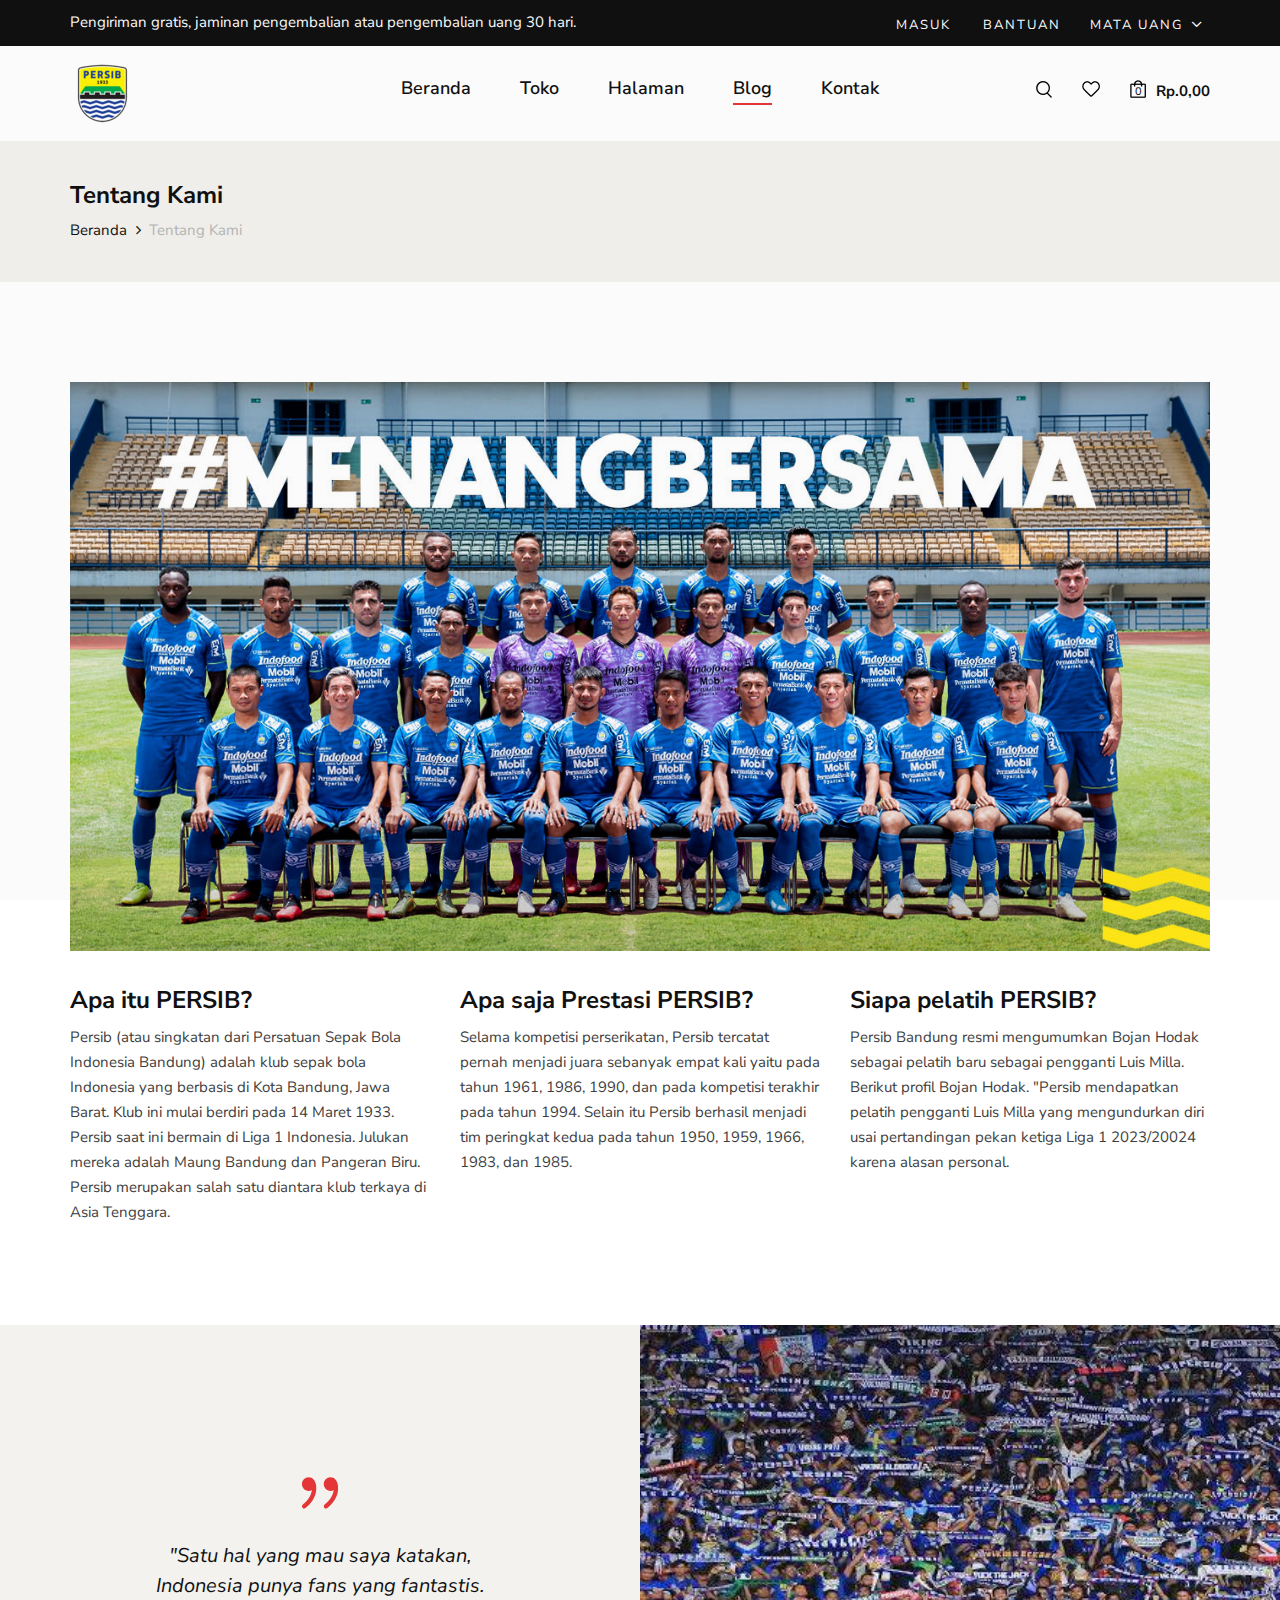
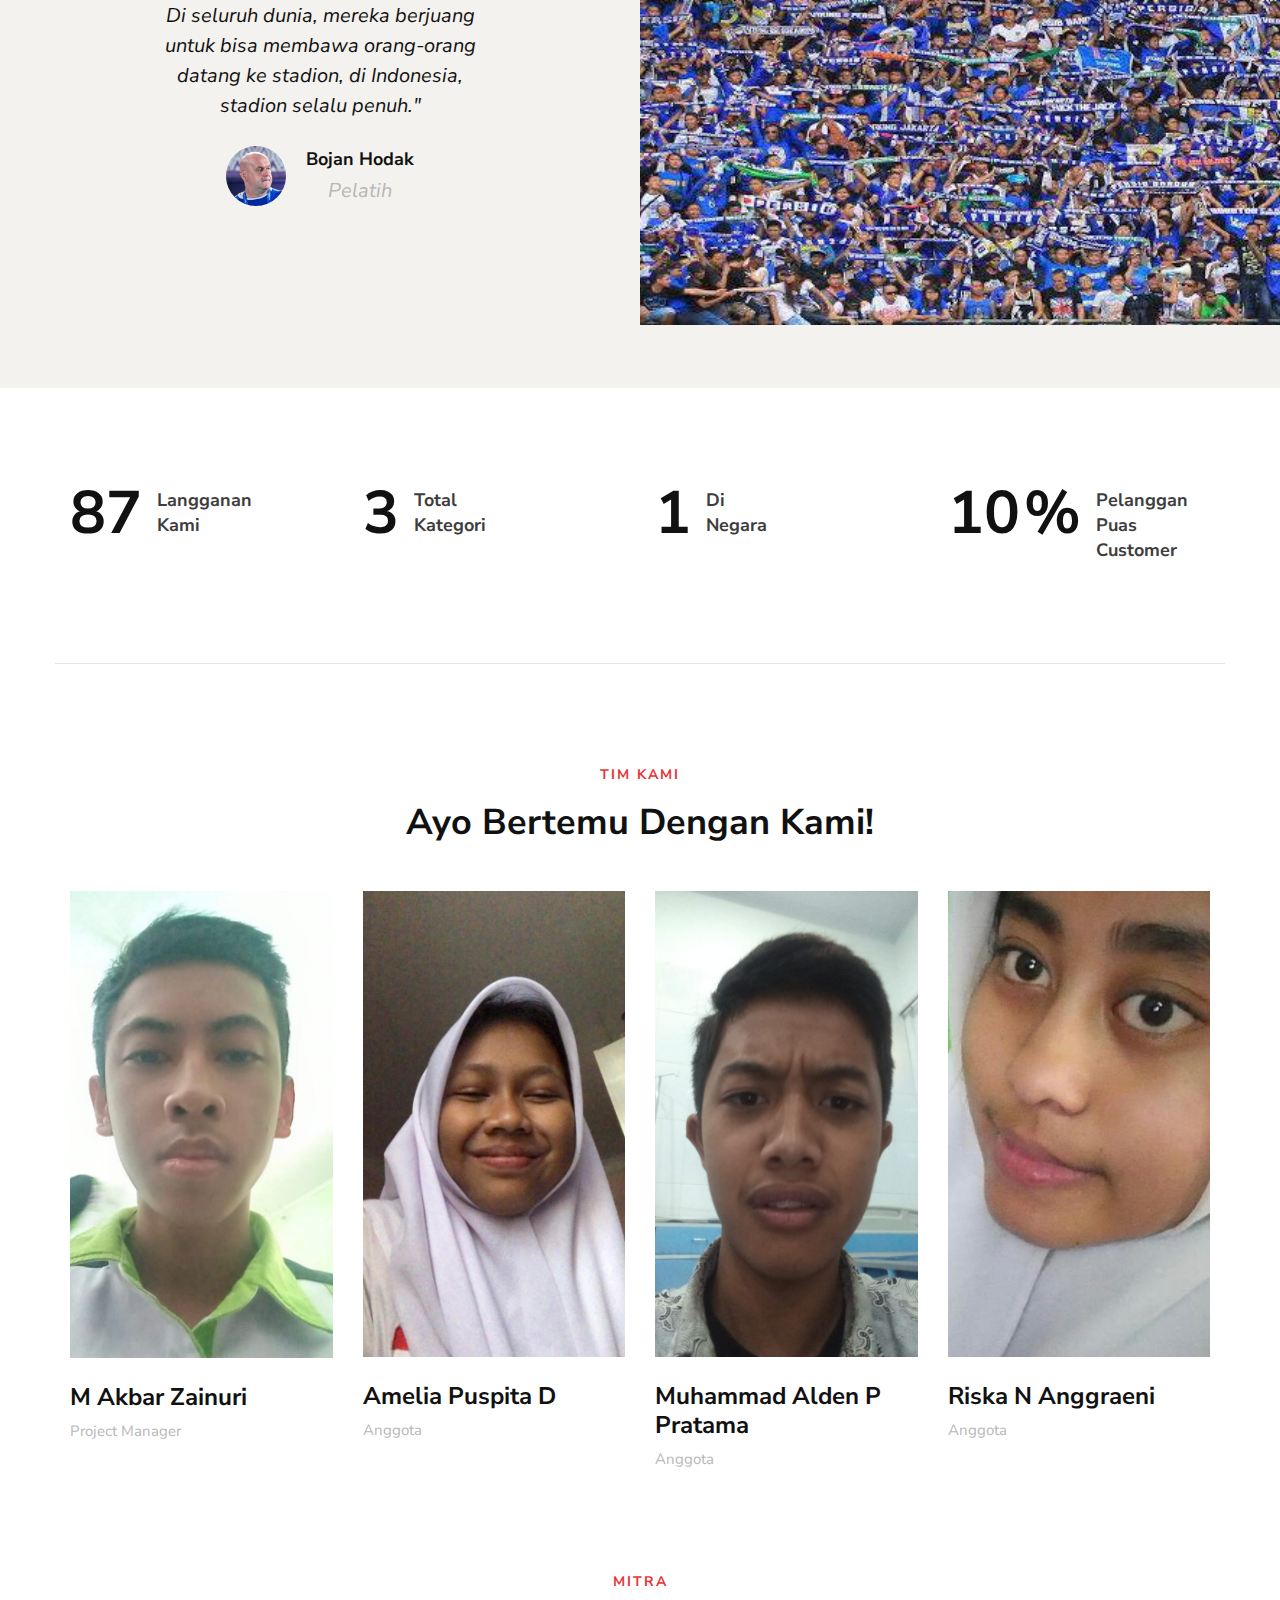
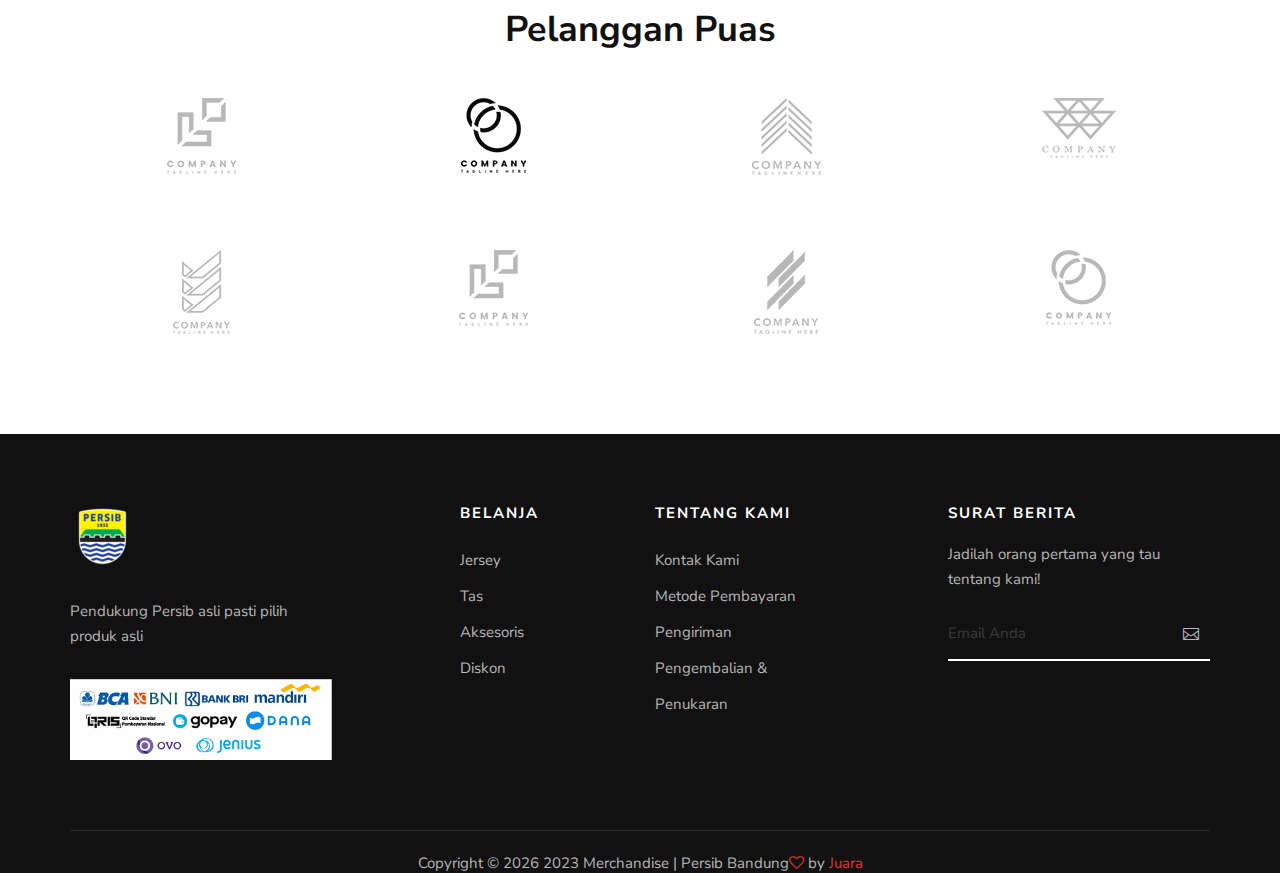
==== commit 229316d6: "J" ====
--- a/about.html
+++ b/about.html
@@ -1,421 +1,424 @@
 <!DOCTYPE html>
 <html lang="zxx">
-
-<head>
-    <meta charset="UTF-8">
-    <meta name="description" content="Male_Fashion Template">
-    <meta name="keywords" content="Male_Fashion, unica, creative, html">
-    <meta name="viewport" content="width=device-width, initial-scale=1.0">
-    <meta http-equiv="X-UA-Compatible" content="ie=edge">
-    <title>Male-Fashion | Template</title>
+  <head>
+    <meta charset="UTF-8" />
+    <meta name="description" content="Male_Fashion Template" />
+    <meta name="keywords" content="Male_Fashion, unica, creative, html" />
+    <meta name="viewport" content="width=device-width, initial-scale=1.0" />
+    <meta http-equiv="X-UA-Compatible" content="ie=edge" />
+    <title>Kelompok 9</title>
 
     <!-- Google Font -->
-    <link href="https://fonts.googleapis.com/css2?family=Nunito+Sans:wght@300;400;600;700;800;900&display=swap"
-    rel="stylesheet">
+    <link href="https://fonts.googleapis.com/css2?family=Nunito+Sans:wght@300;400;600;700;800;900&display=swap" rel="stylesheet" />
 
     <!-- Css Styles -->
-    <link rel="stylesheet" href="css/bootstrap.min.css" type="text/css">
-    <link rel="stylesheet" href="css/font-awesome.min.css" type="text/css">
-    <link rel="stylesheet" href="css/elegant-icons.css" type="text/css">
-    <link rel="stylesheet" href="css/magnific-popup.css" type="text/css">
-    <link rel="stylesheet" href="css/nice-select.css" type="text/css">
-    <link rel="stylesheet" href="css/owl.carousel.min.css" type="text/css">
-    <link rel="stylesheet" href="css/slicknav.min.css" type="text/css">
-    <link rel="stylesheet" href="css/style.css" type="text/css">
-</head>
-
-<body>
+    <link rel="stylesheet" href="css/bootstrap.min.css" type="text/css" />
+    <link rel="stylesheet" href="css/font-awesome.min.css" type="text/css" />
+    <link rel="stylesheet" href="css/elegant-icons.css" type="text/css" />
+    <link rel="stylesheet" href="css/magnific-popup.css" type="text/css" />
+    <link rel="stylesheet" href="css/nice-select.css" type="text/css" />
+    <link rel="stylesheet" href="css/owl.carousel.min.css" type="text/css" />
+    <link rel="stylesheet" href="css/slicknav.min.css" type="text/css" />
+    <link rel="stylesheet" href="css/style.css" type="text/css" />
+  </head>
+
+  <body>
     <!-- Page Preloder -->
     <div id="preloder">
-        <div class="loader"></div>
+      <div class="loader"></div>
     </div>
 
     <!-- Offcanvas Menu Begin -->
     <div class="offcanvas-menu-overlay"></div>
     <div class="offcanvas-menu-wrapper">
-        <div class="offcanvas__option">
-            <div class="offcanvas__links">
-                <a href="#">Sign in</a>
-                <a href="#">FAQs</a>
-            </div>
-            <div class="offcanvas__top__hover">
-                <span>Usd <i class="arrow_carrot-down"></i></span>
-                <ul>
-                    <li>USD</li>
+      <div class="offcanvas__option">
+        <div class="offcanvas__links">
+          <a href="#">Masuk</a>
+          <a href="#">Bantuan</a>
+        </div>
+        <div class="offcanvas__top__hover">
+          <span>Mata Uang <i class="arrow_carrot-down"></i></span>
+          <ul>
+            <li>RP</li>
+            <li>EUR</li>
+            <li>USD</li>
+          </ul>
+        </div>
+      </div>
+      <div class="offcanvas__nav__option">
+        <a href="#" class="search-switch"><img src="img/icon/search.png" alt="" /></a>
+        <a href="#"><img src="img/icon/heart.png" alt="" /></a>
+        <a href="#"><img src="img/icon/cart.png" alt="" /> <span>0</span></a>
+        <div class="price">Rp.0,00</div>
+      </div>
+      <div id="mobile-menu-wrap"></div>
+      <div class="offcanvas__text">
+        <p>#PersibDay</p>
+      </div>
+    </div>
+    <!-- Offcanvas Menu End -->
+
+    <!-- Header Section Begin -->
+    <header class="header">
+      <div class="header__top">
+        <div class="container">
+          <div class="row">
+            <div class="col-lg-6 col-md-7">
+              <div class="header__top__left">
+                <p>Pengiriman gratis, jaminan pengembalian atau pengembalian uang 30 hari.</p>
+              </div>
+            </div>
+            <div class="col-lg-6 col-md-5">
+              <div class="header__top__right">
+                <div class="header__top__links">
+                  <a href="#">Masuk</a>
+                  <a href="#">Bantuan</a>
+                </div>
+                <div class="header__top__hover">
+                  <span>Mata Uang <i class="arrow_carrot-down"></i></span>
+                  <ul>
+                    <li>RP</li>
                     <li>EUR</li>
                     <li>USD</li>
-                </ul>
-            </div>
-        </div>
-        <div class="offcanvas__nav__option">
-            <a href="#" class="search-switch"><img src="img/icon/search.png" alt=""></a>
-            <a href="#"><img src="img/icon/heart.png" alt=""></a>
-            <a href="#"><img src="img/icon/cart.png" alt=""> <span>0</span></a>
-            <div class="price">$0.00</div>
-        </div>
-        <div id="mobile-menu-wrap"></div>
-        <div class="offcanvas__text">
-            <p>Free shipping, 30-day return or refund guarantee.</p>
-        </div>
-    </div>
-    <!-- Offcanvas Menu End -->
-
-    <!-- Header Section Begin -->
-    <header class="header">
-        <div class="header__top">
-            <div class="container">
-                <div class="row">
-                    <div class="col-lg-6 col-md-7">
-                        <div class="header__top__left">
-                            <p>Free shipping, 30-day return or refund guarantee.</p>
-                        </div>
-                    </div>
-                    <div class="col-lg-6 col-md-5">
-                        <div class="header__top__right">
-                            <div class="header__top__links">
-                                <a href="#">Sign in</a>
-                                <a href="#">FAQs</a>
-                            </div>
-                            <div class="header__top__hover">
-                                <span>Usd <i class="arrow_carrot-down"></i></span>
-                                <ul>
-                                    <li>USD</li>
-                                    <li>EUR</li>
-                                    <li>USD</li>
-                                </ul>
-                            </div>
-                        </div>
-                    </div>
+                  </ul>
                 </div>
-            </div>
-        </div>
-        <div class="container">
-            <div class="row">
-                <div class="col-lg-3 col-md-3">
-                    <div class="header__logo">
-                        <a href="./index.html"><img src="img/logo.png" alt=""></a>
-                    </div>
-                </div>
-                <div class="col-lg-6 col-md-6">
-                    <nav class="header__menu mobile-menu">
-                        <ul>
-                            <li><a href="./index.html">Home</a></li>
-                            <li><a href="./shop.html">Shop</a></li>
-                            <li><a href="#">Pages</a>
-                                <ul class="dropdown">
-                                    <li><a href="./about.html">About Us</a></li>
-                                    <li><a href="./shop-details.html">Shop Details</a></li>
-                                    <li><a href="./shopping-cart.html">Shopping Cart</a></li>
-                                    <li><a href="./checkout.html">Check Out</a></li>
-                                    <li><a href="./blog-details.html">Blog Details</a></li>
-                                </ul>
-                            </li>
-                            <li class="active"><a href="./blog.html">Blog</a></li>
-                            <li><a href="./contact.html">Contacts</a></li>
-                        </ul>
-                    </nav>
-                </div>
-                <div class="col-lg-3 col-md-3">
-                    <div class="header__nav__option">
-                        <a href="#" class="search-switch"><img src="img/icon/search.png" alt=""></a>
-                        <a href="#"><img src="img/icon/heart.png" alt=""></a>
-                        <a href="#"><img src="img/icon/cart.png" alt=""> <span>0</span></a>
-                        <div class="price">$0.00</div>
-                    </div>
-                </div>
-            </div>
-            <div class="canvas__open"><i class="fa fa-bars"></i></div>
-        </div>
+              </div>
+            </div>
+          </div>
+        </div>
+      </div>
+      <div class="container">
+        <div class="row">
+          <div class="col-lg-3 col-md-3">
+            <div class="header__logo">
+              <a href="./index.html"><img src="img/pngwing.com (1).png" alt="" /></a>
+            </div>
+          </div>
+          <div class="col-lg-6 col-md-6">
+            <nav class="header__menu mobile-menu">
+              <ul>
+                <li><a href="./index.html">Beranda</a></li>
+                <li><a href="./shop.html">Toko</a></li>
+                <li>
+                  <a href="#">Halaman</a>
+                  <ul class="dropdown">
+                    <li><a href="./about.html">Tentang kami</a></li>
+                    <li><a href="./shop-details.html">Detail Toko</a></li>
+                    <li><a href="./shopping-cart.html">Keranjang</a></li>
+                    <li><a href="./checkout.html">Check Out</a></li>
+                    <li><a href="./blog-details.html">Detail Blog</a></li>
+                  </ul>
+                </li>
+                <li class="active"><a href="./blog.html">Blog</a></li>
+                <li><a href="./contact.html">Kontak</a></li>
+              </ul>
+            </nav>
+          </div>
+          <div class="col-lg-3 col-md-3">
+            <div class="header__nav__option">
+              <a href="#" class="search-switch"><img src="img/icon/search.png" alt="" /></a>
+              <a href="#"><img src="img/icon/heart.png" alt="" /></a>
+              <a href="#"><img src="img/icon/cart.png" alt="" /> <span>0</span></a>
+              <div class="price">Rp.0,00</div>
+            </div>
+          </div>
+        </div>
+        <div class="canvas__open"><i class="fa fa-bars"></i></div>
+      </div>
     </header>
     <!-- Header Section End -->
 
     <!-- Breadcrumb Section Begin -->
     <section class="breadcrumb-option">
-        <div class="container">
-            <div class="row">
-                <div class="col-lg-12">
-                    <div class="breadcrumb__text">
-                        <h4>About Us</h4>
-                        <div class="breadcrumb__links">
-                            <a href="./index.html">Home</a>
-                            <span>About Us</span>
-                        </div>
-                    </div>
-                </div>
-            </div>
-        </div>
+      <div class="container">
+        <div class="row">
+          <div class="col-lg-12">
+            <div class="breadcrumb__text">
+              <h4>Tentang Kami</h4>
+              <div class="breadcrumb__links">
+                <a href="./index.html">Beranda</a>
+                <span>Tentang Kami</span>
+              </div>
+            </div>
+          </div>
+        </div>
+      </div>
     </section>
     <!-- Breadcrumb Section End -->
 
     <!-- About Section Begin -->
     <section class="about spad">
-        <div class="container">
-            <div class="row">
-                <div class="col-lg-12">
-                    <div class="about__pic">
-                        <img src="img/about/about-us.jpg" alt="">
-                    </div>
-                </div>
-            </div>
-            <div class="row">
-                <div class="col-lg-4 col-md-4 col-sm-6">
-                    <div class="about__item">
-                        <h4>Who We Are ?</h4>
-                        <p>Contextual advertising programs sometimes have strict policies that need to be adhered too.
-                        Let’s take Google as an example.</p>
-                    </div>
-                </div>
-                <div class="col-lg-4 col-md-4 col-sm-6">
-                    <div class="about__item">
-                        <h4>Who We Do ?</h4>
-                        <p>In this digital generation where information can be easily obtained within seconds, business
-                        cards still have retained their importance.</p>
-                    </div>
-                </div>
-                <div class="col-lg-4 col-md-4 col-sm-6">
-                    <div class="about__item">
-                        <h4>Why Choose Us</h4>
-                        <p>A two or three storey house is the ideal way to maximise the piece of earth on which our home
-                        sits, but for older or infirm people.</p>
-                    </div>
-                </div>
-            </div>
-        </div>
+      <div class="container">
+        <div class="row">
+          <div class="col-lg-12">
+            <div class="about__pic">
+              <img src="img/about/tentang persib.jpg" alt="" />
+            </div>
+          </div>
+        </div>
+        <div class="row">
+          <div class="col-lg-4 col-md-4 col-sm-6">
+            <div class="about__item">
+              <h4>Apa itu PERSIB?</h4>
+              <p>
+                Persib (atau singkatan dari Persatuan Sepak Bola Indonesia Bandung) adalah klub sepak bola Indonesia yang berbasis di Kota Bandung, Jawa Barat. Klub ini mulai berdiri pada 14 Maret 1933. Persib saat ini bermain di Liga 1
+                Indonesia. Julukan mereka adalah Maung Bandung dan Pangeran Biru. Persib merupakan salah satu diantara klub terkaya di Asia Tenggara.
+              </p>
+            </div>
+          </div>
+          <div class="col-lg-4 col-md-4 col-sm-6">
+            <div class="about__item">
+              <h4>Apa saja Prestasi PERSIB?</h4>
+              <p>
+                Selama kompetisi perserikatan, Persib tercatat pernah menjadi juara sebanyak empat kali yaitu pada tahun 1961, 1986, 1990, dan pada kompetisi terakhir pada tahun 1994. Selain itu Persib berhasil menjadi tim peringkat kedua
+                pada tahun 1950, 1959, 1966, 1983, dan 1985.
+              </p>
+            </div>
+          </div>
+          <div class="col-lg-4 col-md-4 col-sm-6">
+            <div class="about__item">
+              <h4>Siapa pelatih PERSIB?</h4>
+              <p>
+                Persib Bandung resmi mengumumkan Bojan Hodak sebagai pelatih baru sebagai pengganti Luis Milla. Berikut profil Bojan Hodak. "Persib mendapatkan pelatih pengganti Luis Milla yang mengundurkan diri usai pertandingan pekan
+                ketiga Liga 1 2023/20024 karena alasan personal.
+              </p>
+            </div>
+          </div>
+        </div>
+      </div>
     </section>
     <!-- About Section End -->
 
     <!-- Testimonial Section Begin -->
     <section class="testimonial">
-        <div class="container-fluid">
-            <div class="row">
-                <div class="col-lg-6 p-0">
-                    <div class="testimonial__text">
-                        <span class="icon_quotations"></span>
-                        <p>“Going out after work? Take your butane curling iron with you to the office, heat it up,
-                            style your hair before you leave the office and you won’t have to make a trip back home.”
-                        </p>
-                        <div class="testimonial__author">
-                            <div class="testimonial__author__pic">
-                                <img src="img/about/testimonial-author.jpg" alt="">
-                            </div>
-                            <div class="testimonial__author__text">
-                                <h5>Augusta Schultz</h5>
-                                <p>Fashion Design</p>
-                            </div>
-                        </div>
-                    </div>
+      <div class="container-fluid">
+        <div class="row">
+          <div class="col-lg-6 p-0">
+            <div class="testimonial__text">
+              <span class="icon_quotations"></span>
+              <p>"Satu hal yang mau saya katakan, Indonesia punya fans yang fantastis. Di seluruh dunia, mereka berjuang untuk bisa membawa orang-orang datang ke stadion, di Indonesia, stadion selalu penuh."</p>
+              <div class="testimonial__author">
+                <div class="testimonial__author__pic">
+                  <img src="img/about/pelatih.jpg" alt="" />
                 </div>
-                <div class="col-lg-6 p-0">
-                    <div class="testimonial__pic set-bg" data-setbg="img/about/testimonial-pic.jpg"></div>
+                <div class="testimonial__author__text">
+                  <h5>Bojan Hodak</h5>
+                  <p>Pelatih</p>
                 </div>
-            </div>
-        </div>
+              </div>
+            </div>
+          </div>
+          <div class="col-lg-6 p-0">
+            <div class="testimonial__pic set-bg" data-setbg="img/about/supporter.jpg"></div>
+          </div>
+        </div>
+      </div>
     </section>
     <!-- Testimonial Section End -->
 
     <!-- Counter Section Begin -->
     <section class="counter spad">
-        <div class="container">
-            <div class="row">
-                <div class="col-lg-3 col-md-6 col-sm-6">
-                    <div class="counter__item">
-                        <div class="counter__item__number">
-                            <h2 class="cn_num">102</h2>
-                        </div>
-                        <span>Our <br />Clients</span>
-                    </div>
-                </div>
-                <div class="col-lg-3 col-md-6 col-sm-6">
-                    <div class="counter__item">
-                        <div class="counter__item__number">
-                            <h2 class="cn_num">30</h2>
-                        </div>
-                        <span>Total <br />Categories</span>
-                    </div>
-                </div>
-                <div class="col-lg-3 col-md-6 col-sm-6">
-                    <div class="counter__item">
-                        <div class="counter__item__number">
-                            <h2 class="cn_num">102</h2>
-                        </div>
-                        <span>In <br />Country</span>
-                    </div>
-                </div>
-                <div class="col-lg-3 col-md-6 col-sm-6">
-                    <div class="counter__item">
-                        <div class="counter__item__number">
-                            <h2 class="cn_num">98</h2>
-                            <strong>%</strong>
-                        </div>
-                        <span>Happy <br />Customer</span>
-                    </div>
-                </div>
-            </div>
-        </div>
+      <div class="container">
+        <div class="row">
+          <div class="col-lg-3 col-md-6 col-sm-6">
+            <div class="counter__item">
+              <div class="counter__item__number">
+                <h2 class="cn_num">933</h2>
+              </div>
+              <span>Langganan <br />Kami</span>
+            </div>
+          </div>
+          <div class="col-lg-3 col-md-6 col-sm-6">
+            <div class="counter__item">
+              <div class="counter__item__number">
+                <h2 class="cn_num">30</h2>
+              </div>
+              <span>Total <br />Kategori</span>
+            </div>
+          </div>
+          <div class="col-lg-3 col-md-6 col-sm-6">
+            <div class="counter__item">
+              <div class="counter__item__number">
+                <h2 class="cn_num">3</h2>
+              </div>
+              <span>Di <br />Negara</span>
+            </div>
+          </div>
+          <div class="col-lg-3 col-md-6 col-sm-6">
+            <div class="counter__item">
+              <div class="counter__item__number">
+                <h2 class="cn_num">99</h2>
+                <strong>%</strong>
+              </div>
+              <span>Pelanggan Puas <br />Customer</span>
+            </div>
+          </div>
+        </div>
+      </div>
     </section>
     <!-- Counter Section End -->
 
     <!-- Team Section Begin -->
     <section class="team spad">
-        <div class="container">
-            <div class="row">
-                <div class="col-lg-12">
-                    <div class="section-title">
-                        <span>Our Team</span>
-                        <h2>Meet Our Team</h2>
-                    </div>
-                </div>
-            </div>
-            <div class="row">
-                <div class="col-lg-3 col-md-6 col-sm-6">
-                    <div class="team__item">
-                        <img src="img/about/team-1.jpg" alt="">
-                        <h4>John Smith</h4>
-                        <span>Fashion Design</span>
-                    </div>
-                </div>
-                <div class="col-lg-3 col-md-6 col-sm-6">
-                    <div class="team__item">
-                        <img src="img/about/team-2.jpg" alt="">
-                        <h4>Christine Wise</h4>
-                        <span>C.E.O</span>
-                    </div>
-                </div>
-                <div class="col-lg-3 col-md-6 col-sm-6">
-                    <div class="team__item">
-                        <img src="img/about/team-3.jpg" alt="">
-                        <h4>Sean Robbins</h4>
-                        <span>Manager</span>
-                    </div>
-                </div>
-                <div class="col-lg-3 col-md-6 col-sm-6">
-                    <div class="team__item">
-                        <img src="img/about/team-4.jpg" alt="">
-                        <h4>Lucy Myers</h4>
-                        <span>Delivery</span>
-                    </div>
-                </div>
-            </div>
-        </div>
+      <div class="container">
+        <div class="row">
+          <div class="col-lg-12">
+            <div class="section-title">
+              <span>Tim Kami</span>
+              <h2>Ayo Bertemu Dengan Kami!</h2>
+            </div>
+          </div>
+        </div>
+        <div class="row">
+          <div class="col-lg-3 col-md-6 col-sm-6">
+            <div class="team__item">
+              <img src="img/about/bar.jpg" alt="" />
+              <h4>M Akbar Zainuri</h4>
+              <span>Project Manager</span>
+            </div>
+          </div>
+          <div class="col-lg-3 col-md-6 col-sm-6">
+            <div class="team__item">
+              <img src="img/about/mel.jpg" alt="" />
+              <h4>Amelia Puspita D</h4>
+              <span>Anggota</span>
+            </div>
+          </div>
+          <div class="col-lg-3 col-md-6 col-sm-6">
+            <div class="team__item">
+              <img src="img/about/oce.jpg" alt="" />
+              <h4>Muhammad Alden P Pratama</h4>
+              <span>Anggota</span>
+            </div>
+          </div>
+          <div class="col-lg-3 col-md-6 col-sm-6">
+            <div class="team__item">
+              <img src="img/about/riska.jpg" alt="" />
+              <h4>Riska N Anggraeni</h4>
+              <span>Anggota</span>
+            </div>
+          </div>
+        </div>
+      </div>
     </section>
     <!-- Team Section End -->
 
     <!-- Client Section Begin -->
     <section class="clients spad">
-        <div class="container">
-            <div class="row">
-                <div class="col-lg-12">
-                    <div class="section-title">
-                        <span>Partner</span>
-                        <h2>Happy Clients</h2>
-                    </div>
-                </div>
-            </div>
-            <div class="row">
-                <div class="col-lg-3 col-md-4 col-sm-4 col-6">
-                    <a href="#" class="client__item"><img src="img/clients/client-1.png" alt=""></a>
-                </div>
-                <div class="col-lg-3 col-md-4 col-sm-4 col-6">
-                    <a href="#" class="client__item"><img src="img/clients/client-2.png" alt=""></a>
-                </div>
-                <div class="col-lg-3 col-md-4 col-sm-4 col-6">
-                    <a href="#" class="client__item"><img src="img/clients/client-3.png" alt=""></a>
-                </div>
-                <div class="col-lg-3 col-md-4 col-sm-4 col-6">
-                    <a href="#" class="client__item"><img src="img/clients/client-4.png" alt=""></a>
-                </div>
-                <div class="col-lg-3 col-md-4 col-sm-4 col-6">
-                    <a href="#" class="client__item"><img src="img/clients/client-5.png" alt=""></a>
-                </div>
-                <div class="col-lg-3 col-md-4 col-sm-4 col-6">
-                    <a href="#" class="client__item"><img src="img/clients/client-6.png" alt=""></a>
-                </div>
-                <div class="col-lg-3 col-md-4 col-sm-4 col-6">
-                    <a href="#" class="client__item"><img src="img/clients/client-7.png" alt=""></a>
-                </div>
-                <div class="col-lg-3 col-md-4 col-sm-4 col-6">
-                    <a href="#" class="client__item"><img src="img/clients/client-8.png" alt=""></a>
-                </div>
-            </div>
-        </div>
+      <div class="container">
+        <div class="row">
+          <div class="col-lg-12">
+            <div class="section-title">
+              <span>Mitra</span>
+              <h2>Pelanggan Puas</h2>
+            </div>
+          </div>
+        </div>
+        <div class="row">
+          <div class="col-lg-3 col-md-4 col-sm-4 col-6">
+            <a href="#" class="client__item"><img src="img/clients/client-1.png" alt="" /></a>
+          </div>
+          <div class="col-lg-3 col-md-4 col-sm-4 col-6">
+            <a href="#" class="client__item"><img src="img/clients/client-2.png" alt="" /></a>
+          </div>
+          <div class="col-lg-3 col-md-4 col-sm-4 col-6">
+            <a href="#" class="client__item"><img src="img/clients/client-3.png" alt="" /></a>
+          </div>
+          <div class="col-lg-3 col-md-4 col-sm-4 col-6">
+            <a href="#" class="client__item"><img src="img/clients/client-4.png" alt="" /></a>
+          </div>
+          <div class="col-lg-3 col-md-4 col-sm-4 col-6">
+            <a href="#" class="client__item"><img src="img/clients/client-5.png" alt="" /></a>
+          </div>
+          <div class="col-lg-3 col-md-4 col-sm-4 col-6">
+            <a href="#" class="client__item"><img src="img/clients/client-6.png" alt="" /></a>
+          </div>
+          <div class="col-lg-3 col-md-4 col-sm-4 col-6">
+            <a href="#" class="client__item"><img src="img/clients/client-7.png" alt="" /></a>
+          </div>
+          <div class="col-lg-3 col-md-4 col-sm-4 col-6">
+            <a href="#" class="client__item"><img src="img/clients/client-8.png" alt="" /></a>
+          </div>
+        </div>
+      </div>
     </section>
     <!-- Client Section End -->
 
     <!-- Footer Section Begin -->
     <footer class="footer">
-        <div class="container">
-            <div class="row">
-                <div class="col-lg-3 col-md-6 col-sm-6">
-                    <div class="footer__about">
-                        <div class="footer__logo">
-                            <a href="#"><img src="img/footer-logo.png" alt=""></a>
-                        </div>
-                        <p>The customer is at the heart of our unique business model, which includes design.</p>
-                        <a href="#"><img src="img/payment.png" alt=""></a>
-                    </div>
-                </div>
-                <div class="col-lg-2 offset-lg-1 col-md-3 col-sm-6">
-                    <div class="footer__widget">
-                        <h6>Shopping</h6>
-                        <ul>
-                            <li><a href="#">Clothing Store</a></li>
-                            <li><a href="#">Trending Shoes</a></li>
-                            <li><a href="#">Accessories</a></li>
-                            <li><a href="#">Sale</a></li>
-                        </ul>
-                    </div>
-                </div>
-                <div class="col-lg-2 col-md-3 col-sm-6">
-                    <div class="footer__widget">
-                        <h6>Shopping</h6>
-                        <ul>
-                            <li><a href="#">Contact Us</a></li>
-                            <li><a href="#">Payment Methods</a></li>
-                            <li><a href="#">Delivary</a></li>
-                            <li><a href="#">Return & Exchanges</a></li>
-                        </ul>
-                    </div>
-                </div>
-                <div class="col-lg-3 offset-lg-1 col-md-6 col-sm-6">
-                    <div class="footer__widget">
-                        <h6>NewLetter</h6>
-                        <div class="footer__newslatter">
-                            <p>Be the first to know about new arrivals, look books, sales & promos!</p>
-                            <form action="#">
-                                <input type="text" placeholder="Your email">
-                                <button type="submit"><span class="icon_mail_alt"></span></button>
-                            </form>
-                        </div>
-                    </div>
-                </div>
-            </div>
-            <div class="row">
-                <div class="col-lg-12 text-center">
-                    <div class="footer__copyright__text">
-                        <!-- Link back to Colorlib can't be removed. Template is licensed under CC BY 3.0. -->
-                        <p>Copyright ©
-                            <script>
-                                document.write(new Date().getFullYear());
-                            </script>2020
-                            All rights reserved | This template is made with <i class="fa fa-heart-o"
-                            aria-hidden="true"></i> by <a href="https://colorlib.com" target="_blank">Colorlib</a>
-                        </p>
-                        <!-- Link back to Colorlib can't be removed. Template is licensed under CC BY 3.0. -->
-                    </div>
-                </div>
-            </div>
-        </div>
+      <div class="container">
+        <div class="row">
+          <div class="col-lg-3 col-md-6 col-sm-6">
+            <div class="footer__about">
+              <div class="footer__logo">
+                <a href="#"><img src="img/pngwing.com (1).png" alt="" /></a>
+              </div>
+              <p>Pendukung Persib asli pasti pilih produk asli</p>
+              <a href="#"><img src="img/payment.png" alt="" /></a>
+            </div>
+          </div>
+          <div class="col-lg-2 offset-lg-1 col-md-3 col-sm-6">
+            <div class="footer__widget">
+              <h6>Belanja</h6>
+              <ul>
+                <li><a href="#">Jersey</a></li>
+                <li><a href="#">Tas</a></li>
+                <li><a href="#">Aksesoris</a></li>
+                <li><a href="#">Diskon</a></li>
+              </ul>
+            </div>
+          </div>
+          <div class="col-lg-2 col-md-3 col-sm-6">
+            <div class="footer__widget">
+              <h6>Tentang Kami</h6>
+              <ul>
+                <li><a href="#">Kontak Kami</a></li>
+                <li><a href="#">Metode Pembayaran</a></li>
+                <li><a href="#">Pengiriman</a></li>
+                <li><a href="#">Pengembalian & Penukaran</a></li>
+              </ul>
+            </div>
+          </div>
+          <div class="col-lg-3 offset-lg-1 col-md-6 col-sm-6">
+            <div class="footer__widget">
+              <h6>Surat Berita</h6>
+              <div class="footer__newslatter">
+                <p>Jadilah orang pertama yang tau tentang kami!</p>
+                <form action="#">
+                  <input type="text" placeholder="Email Anda" />
+                  <button type="submit"><span class="icon_mail_alt"></span></button>
+                </form>
+              </div>
+            </div>
+          </div>
+        </div>
+        <div class="row">
+          <div class="col-lg-12 text-center">
+            <div class="footer__copyright__text">
+              <!-- Link back to Colorlib can't be removed. Template is licensed under CC BY 3.0. -->
+              <p>
+                Copyright ©
+                <script>
+                  document.write(new Date().getFullYear());
+                </script>
+                2023 Merchandise | Persib Bandung<i class="fa fa-heart-o" aria-hidden="true"></i> by <a href="https://colorlib.com" target="_blank">Juara</a>
+              </p>
+              <!-- Link back to Colorlib can't be removed. Template is licensed under CC BY 3.0. -->
+            </div>
+          </div>
+        </div>
+      </div>
     </footer>
     <!-- Footer Section End -->
 
     <!-- Search Begin -->
     <div class="search-model">
-        <div class="h-100 d-flex align-items-center justify-content-center">
-            <div class="search-close-switch">+</div>
-            <form class="search-model-form">
-                <input type="text" id="search-input" placeholder="Search here.....">
-            </form>
-        </div>
+      <div class="h-100 d-flex align-items-center justify-content-center">
+        <div class="search-close-switch">+</div>
+        <form class="search-model-form">
+          <input type="text" id="search-input" placeholder="Search here....." />
+        </form>
+      </div>
     </div>
     <!-- Search End -->
 
@@ -430,6 +433,5 @@
     <script src="js/mixitup.min.js"></script>
     <script src="js/owl.carousel.min.js"></script>
     <script src="js/main.js"></script>
-</body>
-
-</html>+  </body>
+</html>
--- a/css/style.css
+++ b/css/style.css
@@ -32,9 +32,9 @@
 
 html,
 body {
-	height: 100%;
-	font-family: "Nunito Sans", sans-serif;
-	-webkit-font-smoothing: antialiased;
+  height: 100%;
+  font-family: "Nunito Sans", sans-serif;
+  -webkit-font-smoothing: antialiased;
 }
 
 h1,
@@ -43,67 +43,67 @@
 h4,
 h5,
 h6 {
-	margin: 0;
-	color: #111111;
-	font-weight: 400;
-	font-family: "Nunito Sans", sans-serif;
+  margin: 0;
+  color: #111111;
+  font-weight: 400;
+  font-family: "Nunito Sans", sans-serif;
 }
 
 h1 {
-	font-size: 70px;
+  font-size: 70px;
 }
 
 h2 {
-	font-size: 36px;
+  font-size: 36px;
 }
 
 h3 {
-	font-size: 30px;
+  font-size: 30px;
 }
 
 h4 {
-	font-size: 24px;
+  font-size: 24px;
 }
 
 h5 {
-	font-size: 18px;
+  font-size: 18px;
 }
 
 h6 {
-	font-size: 16px;
+  font-size: 16px;
 }
 
 p {
-	font-size: 15px;
-	font-family: "Nunito Sans", sans-serif;
-	color: #3d3d3d;
-	font-weight: 400;
-	line-height: 25px;
-	margin: 0 0 15px 0;
+  font-size: 15px;
+  font-family: "Nunito Sans", sans-serif;
+  color: #3d3d3d;
+  font-weight: 400;
+  line-height: 25px;
+  margin: 0 0 15px 0;
 }
 
 img {
-	max-width: 100%;
+  max-width: 100%;
 }
 
 input:focus,
 select:focus,
 button:focus,
 textarea:focus {
-	outline: none;
+  outline: none;
 }
 
 a:hover,
 a:focus {
-	text-decoration: none;
-	outline: none;
-	color: #ffffff;
+  text-decoration: none;
+  outline: none;
+  color: #ffffff;
 }
 
 ul,
 ol {
-	padding: 0;
-	margin: 0;
+  padding: 0;
+  margin: 0;
 }
 
 /*---------------------
@@ -111,35 +111,35 @@
 -----------------------*/
 
 .section-title {
-	margin-bottom: 45px;
-	text-align: center;
+  margin-bottom: 45px;
+  text-align: center;
 }
 
 .section-title span {
-	color: #e53637;
-	font-size: 14px;
-	font-weight: 700;
-	text-transform: uppercase;
-	letter-spacing: 2px;
-	margin-bottom: 15px;
-	display: block;
+  color: #e53637;
+  font-size: 14px;
+  font-weight: 700;
+  text-transform: uppercase;
+  letter-spacing: 2px;
+  margin-bottom: 15px;
+  display: block;
 }
 
 .section-title h2 {
-	color: #111111;
-	font-weight: 700;
-	line-height: 46px;
+  color: #111111;
+  font-weight: 700;
+  line-height: 46px;
 }
 
 .set-bg {
-	background-repeat: no-repeat;
-	background-size: cover;
-	background-position: top center;
+  background-repeat: no-repeat;
+  background-size: cover;
+  background-position: top center;
 }
 
 .spad {
-	padding-top: 100px;
-	padding-bottom: 100px;
+  padding-top: 100px;
+  padding-bottom: 100px;
 }
 
 .text-white h1,
@@ -152,163 +152,163 @@
 .text-white span,
 .text-white li,
 .text-white a {
-	color: #fff;
+  color: #fff;
 }
 
 /* buttons */
 
 .primary-btn {
-	display: inline-block;
-	font-size: 13px;
-	font-weight: 700;
-	text-transform: uppercase;
-	padding: 14px 30px;
-	color: #ffffff;
-	background: #000000;
-	letter-spacing: 4px;
+  display: inline-block;
+  font-size: 13px;
+  font-weight: 700;
+  text-transform: uppercase;
+  padding: 14px 30px;
+  color: #ffffff;
+  background: #000000;
+  letter-spacing: 4px;
 }
 
 .site-btn {
-	font-size: 14px;
-	color: #ffffff;
-	background: #111111;
-	font-weight: 700;
-	border: none;
-	text-transform: uppercase;
-	display: inline-block;
-	padding: 14px 30px;
+  font-size: 14px;
+  color: #ffffff;
+  background: #111111;
+  font-weight: 700;
+  border: none;
+  text-transform: uppercase;
+  display: inline-block;
+  padding: 14px 30px;
 }
 
 /* Preloder */
 
 #preloder {
-	position: fixed;
-	width: 100%;
-	height: 100%;
-	top: 0;
-	left: 0;
-	z-index: 999999;
-	background: #000;
+  position: fixed;
+  width: 100%;
+  height: 100%;
+  top: 0;
+  left: 0;
+  z-index: 999999;
+  background: #000;
 }
 
 .loader {
-	width: 40px;
-	height: 40px;
-	position: absolute;
-	top: 50%;
-	left: 50%;
-	margin-top: -13px;
-	margin-left: -13px;
-	border-radius: 60px;
-	animation: loader 0.8s linear infinite;
-	-webkit-animation: loader 0.8s linear infinite;
+  width: 40px;
+  height: 40px;
+  position: absolute;
+  top: 50%;
+  left: 50%;
+  margin-top: -13px;
+  margin-left: -13px;
+  border-radius: 60px;
+  animation: loader 0.8s linear infinite;
+  -webkit-animation: loader 0.8s linear infinite;
 }
 
 @keyframes loader {
-	0% {
-		-webkit-transform: rotate(0deg);
-		transform: rotate(0deg);
-		border: 4px solid #f44336;
-		border-left-color: transparent;
-	}
-	50% {
-		-webkit-transform: rotate(180deg);
-		transform: rotate(180deg);
-		border: 4px solid #673ab7;
-		border-left-color: transparent;
-	}
-	100% {
-		-webkit-transform: rotate(360deg);
-		transform: rotate(360deg);
-		border: 4px solid #f44336;
-		border-left-color: transparent;
-	}
+  0% {
+    -webkit-transform: rotate(0deg);
+    transform: rotate(0deg);
+    border: 4px solid #f44336;
+    border-left-color: transparent;
+  }
+  50% {
+    -webkit-transform: rotate(180deg);
+    transform: rotate(180deg);
+    border: 4px solid #673ab7;
+    border-left-color: transparent;
+  }
+  100% {
+    -webkit-transform: rotate(360deg);
+    transform: rotate(360deg);
+    border: 4px solid #f44336;
+    border-left-color: transparent;
+  }
 }
 
 @-webkit-keyframes loader {
-	0% {
-		-webkit-transform: rotate(0deg);
-		border: 4px solid #f44336;
-		border-left-color: transparent;
-	}
-	50% {
-		-webkit-transform: rotate(180deg);
-		border: 4px solid #673ab7;
-		border-left-color: transparent;
-	}
-	100% {
-		-webkit-transform: rotate(360deg);
-		border: 4px solid #f44336;
-		border-left-color: transparent;
-	}
+  0% {
+    -webkit-transform: rotate(0deg);
+    border: 4px solid #f44336;
+    border-left-color: transparent;
+  }
+  50% {
+    -webkit-transform: rotate(180deg);
+    border: 4px solid #673ab7;
+    border-left-color: transparent;
+  }
+  100% {
+    -webkit-transform: rotate(360deg);
+    border: 4px solid #f44336;
+    border-left-color: transparent;
+  }
 }
 
 .spacial-controls {
-	position: fixed;
-	width: 111px;
-	height: 91px;
-	top: 0;
-	right: 0;
-	z-index: 999;
+  position: fixed;
+  width: 111px;
+  height: 91px;
+  top: 0;
+  right: 0;
+  z-index: 999;
 }
 
 .spacial-controls .search-switch {
-	display: block;
-	height: 100%;
-	padding-top: 30px;
-	background: #323232;
-	text-align: center;
-	cursor: pointer;
+  display: block;
+  height: 100%;
+  padding-top: 30px;
+  background: #323232;
+  text-align: center;
+  cursor: pointer;
 }
 
 .search-model {
-	display: none;
-	position: fixed;
-	width: 100%;
-	height: 100%;
-	left: 0;
-	top: 0;
-	background: #000;
-	z-index: 99999;
+  display: none;
+  position: fixed;
+  width: 100%;
+  height: 100%;
+  left: 0;
+  top: 0;
+  background: #000;
+  z-index: 99999;
 }
 
 .search-model-form {
-	padding: 0 15px;
+  padding: 0 15px;
 }
 
 .search-model-form input {
-	width: 500px;
-	font-size: 40px;
-	border: none;
-	border-bottom: 2px solid #333;
-	background: 0 0;
-	color: #999;
+  width: 500px;
+  font-size: 40px;
+  border: none;
+  border-bottom: 2px solid #333;
+  background: 0 0;
+  color: #999;
 }
 
 .search-close-switch {
-	position: absolute;
-	width: 50px;
-	height: 50px;
-	background: #333;
-	color: #fff;
-	text-align: center;
-	border-radius: 50%;
-	font-size: 28px;
-	line-height: 28px;
-	top: 30px;
-	cursor: pointer;
-	-webkit-transform: rotate(45deg);
-	-ms-transform: rotate(45deg);
-	transform: rotate(45deg);
-	display: -webkit-box;
-	display: -ms-flexbox;
-	display: flex;
-	-webkit-box-align: center;
-	-ms-flex-align: center;
-	align-items: center;
-	-webkit-box-pack: center;
-	-ms-flex-pack: center;
-	justify-content: center;
+  position: absolute;
+  width: 50px;
+  height: 50px;
+  background: #333;
+  color: #fff;
+  text-align: center;
+  border-radius: 50%;
+  font-size: 28px;
+  line-height: 28px;
+  top: 30px;
+  cursor: pointer;
+  -webkit-transform: rotate(45deg);
+  -ms-transform: rotate(45deg);
+  transform: rotate(45deg);
+  display: -webkit-box;
+  display: -ms-flexbox;
+  display: flex;
+  -webkit-box-align: center;
+  -ms-flex-align: center;
+  align-items: center;
+  -webkit-box-pack: center;
+  -ms-flex-pack: center;
+  justify-content: center;
 }
 
 /*---------------------
@@ -316,232 +316,232 @@
 -----------------------*/
 
 .header {
-	background: #ffffff;
+  background: #ffffff;
 }
 
 .header__top {
-	background: #111111;
-	padding: 10px 0;
+  background: #111111;
+  padding: 10px 0;
 }
 
 .header__top__left p {
-	color: #ffffff;
-	margin-bottom: 0;
+  color: #ffffff;
+  margin-bottom: 0;
 }
 
 .header__top__right {
-	text-align: right;
+  text-align: right;
 }
 
 .header__top__links {
-	display: inline-block;
-	margin-right: 25px;
+  display: inline-block;
+  margin-right: 25px;
 }
 
 .header__top__links a {
-	color: #ffffff;
-	font-size: 13px;
-	text-transform: uppercase;
-	letter-spacing: 2px;
-	margin-right: 28px;
-	display: inline-block;
+  color: #ffffff;
+  font-size: 13px;
+  text-transform: uppercase;
+  letter-spacing: 2px;
+  margin-right: 28px;
+  display: inline-block;
 }
 
 .header__top__links a:last-child {
-	margin-right: 0;
+  margin-right: 0;
 }
 
 .header__top__hover {
-	display: inline-block;
-	position: relative;
+  display: inline-block;
+  position: relative;
 }
 
 .header__top__hover:hover ul {
-	top: 24px;
-	opacity: 1;
-	visibility: visible;
+  top: 24px;
+  opacity: 1;
+  visibility: visible;
 }
 
 .header__top__hover span {
-	color: #ffffff;
-	font-size: 13px;
-	text-transform: uppercase;
-	letter-spacing: 2px;
-	display: inline-block;
-	cursor: pointer;
+  color: #ffffff;
+  font-size: 13px;
+  text-transform: uppercase;
+  letter-spacing: 2px;
+  display: inline-block;
+  cursor: pointer;
 }
 
 .header__top__hover span i {
-	font-size: 20px;
-	position: relative;
-	top: 3px;
-	right: 2px;
+  font-size: 20px;
+  position: relative;
+  top: 3px;
+  right: 2px;
 }
 
 .header__top__hover ul {
-	background: #ffffff;
-	display: inline-block;
-	padding: 2px 0;
-	position: absolute;
-	left: 0;
-	top: 44px;
-	opacity: 0;
-	visibility: hidden;
-	z-index: 3;
-	-webkit-box-shadow: 0 10px 20px rgba(0, 0, 0, 0.1);
-	box-shadow: 0 10px 20px rgba(0, 0, 0, 0.1);
-	-webkit-transition: all, 0.3s;
-	-o-transition: all, 0.3s;
-	transition: all, 0.3s;
+  background: #ffffff;
+  display: inline-block;
+  padding: 2px 0;
+  position: absolute;
+  left: 0;
+  top: 44px;
+  opacity: 0;
+  visibility: hidden;
+  z-index: 3;
+  -webkit-box-shadow: 0 10px 20px rgba(0, 0, 0, 0.1);
+  box-shadow: 0 10px 20px rgba(0, 0, 0, 0.1);
+  -webkit-transition: all, 0.3s;
+  -o-transition: all, 0.3s;
+  transition: all, 0.3s;
 }
 
 .header__top__hover ul li {
-	list-style: none;
-	font-size: 13px;
-	color: #111111;
-	padding: 2px 15px;
-	cursor: pointer;
+  list-style: none;
+  font-size: 13px;
+  color: #111111;
+  padding: 2px 15px;
+  cursor: pointer;
 }
 
 .header__logo {
-	padding: 30px 0;
+  padding: 15px 0;
 }
 
 .header__logo a {
-	display: inline-block;
+  display: inline-block;
 }
 
 .header__menu {
-	text-align: center;
-	padding: 26px 0 25px;
+  text-align: center;
+  padding: 26px 0 25px;
 }
 
 .header__menu ul li {
-	list-style: none;
-	display: inline-block;
-	margin-right: 45px;
-	position: relative;
+  list-style: none;
+  display: inline-block;
+  margin-right: 45px;
+  position: relative;
 }
 
 .header__menu ul li.active a:after {
-	-webkit-transform: scale(1);
-	-ms-transform: scale(1);
-	transform: scale(1);
+  -webkit-transform: scale(1);
+  -ms-transform: scale(1);
+  transform: scale(1);
 }
 
 .header__menu ul li:hover a:after {
-	-webkit-transform: scale(1);
-	-ms-transform: scale(1);
-	transform: scale(1);
+  -webkit-transform: scale(1);
+  -ms-transform: scale(1);
+  transform: scale(1);
 }
 
 .header__menu ul li:hover .dropdown {
-	top: 32px;
-	opacity: 1;
-	visibility: visible;
+  top: 32px;
+  opacity: 1;
+  visibility: visible;
 }
 
 .header__menu ul li:last-child {
-	margin-right: 0;
+  margin-right: 0;
 }
 
 .header__menu ul li .dropdown {
-	position: absolute;
-	left: 0;
-	top: 56px;
-	width: 150px;
-	background: #111111;
-	text-align: left;
-	padding: 5px 0;
-	z-index: 9;
-	opacity: 0;
-	visibility: hidden;
-	-webkit-transition: all, 0.3s;
-	-o-transition: all, 0.3s;
-	transition: all, 0.3s;
+  position: absolute;
+  left: 0;
+  top: 56px;
+  width: 150px;
+  background: #111111;
+  text-align: left;
+  padding: 5px 0;
+  z-index: 9;
+  opacity: 0;
+  visibility: hidden;
+  -webkit-transition: all, 0.3s;
+  -o-transition: all, 0.3s;
+  transition: all, 0.3s;
 }
 
 .header__menu ul li .dropdown li {
-	display: block;
-	margin-right: 0;
+  display: block;
+  margin-right: 0;
 }
 
 .header__menu ul li .dropdown li a {
-	font-size: 14px;
-	color: #ffffff;
-	font-weight: 400;
-	padding: 5px 20px;
-	text-transform: capitalize;
+  font-size: 14px;
+  color: #ffffff;
+  font-weight: 400;
+  padding: 5px 20px;
+  text-transform: capitalize;
 }
 
 .header__menu ul li .dropdown li a:after {
-	display: none;
+  display: none;
 }
 
 .header__menu ul li a {
-	font-size: 18px;
-	color: #111111;
-	display: block;
-	font-weight: 600;
-	position: relative;
-	padding: 3px 0;
+  font-size: 18px;
+  color: #111111;
+  display: block;
+  font-weight: 600;
+  position: relative;
+  padding: 3px 0;
 }
 
 .header__menu ul li a:after {
-	position: absolute;
-	left: 0;
-	bottom: 0;
-	width: 100%;
-	height: 2px;
-	background: #e53637;
-	content: "";
-	-webkit-transition: all, 0.5s;
-	-o-transition: all, 0.5s;
-	transition: all, 0.5s;
-	-webkit-transform: scale(0);
-	-ms-transform: scale(0);
-	transform: scale(0);
+  position: absolute;
+  left: 0;
+  bottom: 0;
+  width: 100%;
+  height: 2px;
+  background: #e53637;
+  content: "";
+  -webkit-transition: all, 0.5s;
+  -o-transition: all, 0.5s;
+  transition: all, 0.5s;
+  -webkit-transform: scale(0);
+  -ms-transform: scale(0);
+  transform: scale(0);
 }
 
 .header__nav__option {
-	text-align: right;
-	padding: 30px 0;
+  text-align: right;
+  padding: 30px 0;
 }
 
 .header__nav__option a {
-	display: inline-block;
-	margin-right: 26px;
-	position: relative;
+  display: inline-block;
+  margin-right: 26px;
+  position: relative;
 }
 
 .header__nav__option a span {
-	color: #0d0d0d;
-	font-size: 11px;
-	position: absolute;
-	left: 5px;
-	top: 8px;
+  color: #0d0d0d;
+  font-size: 11px;
+  position: absolute;
+  left: 5px;
+  top: 8px;
 }
 
 .header__nav__option a:last-child {
-	margin-right: 0;
+  margin-right: 0;
 }
 
 .header__nav__option .price {
-	font-size: 15px;
-	color: #111111;
-	font-weight: 700;
-	display: inline-block;
-	margin-left: -20px;
-	position: relative;
-	top: 3px;
+  font-size: 15px;
+  color: #111111;
+  font-weight: 700;
+  display: inline-block;
+  margin-left: -20px;
+  position: relative;
+  top: 3px;
 }
 
 .offcanvas-menu-wrapper {
-	display: none;
+  display: none;
 }
 
 .canvas__open {
-	display: none;
+  display: none;
 }
 
 /*---------------------
@@ -549,115 +549,115 @@
 -----------------------*/
 
 .hero__slider.owl-carousel .owl-item.active .hero__text h6 {
-	top: 0;
-	opacity: 1;
+  top: 0;
+  opacity: 1;
 }
 
 .hero__slider.owl-carousel .owl-item.active .hero__text h2 {
-	top: 0;
-	opacity: 1;
+  top: 0;
+  opacity: 1;
 }
 
 .hero__slider.owl-carousel .owl-item.active .hero__text p {
-	top: 0;
-	opacity: 1;
+  top: 0;
+  opacity: 1;
 }
 
 .hero__slider.owl-carousel .owl-item.active .hero__text .primary-btn {
-	top: 0;
-	opacity: 1;
+  top: 0;
+  opacity: 1;
 }
 
 .hero__slider.owl-carousel .owl-nav button {
-	font-size: 36px;
-	color: #333333;
-	position: absolute;
-	left: 75px;
-	top: 50%;
-	margin-top: -18px;
-	line-height: 29px;
+  font-size: 36px;
+  color: #333333;
+  position: absolute;
+  left: 75px;
+  top: 50%;
+  margin-top: -18px;
+  line-height: 29px;
 }
 
 .hero__slider.owl-carousel .owl-nav button.owl-next {
-	left: auto;
-	right: 75px;
+  left: auto;
+  right: 75px;
 }
 
 .hero__items {
-	height: 800px;
-	padding-top: 230px;
+  height: 800px;
+  padding-top: 230px;
 }
 
 .hero__text h6 {
-	color: #e53637;
-	font-size: 14px;
-	font-weight: 700;
-	text-transform: uppercase;
-	letter-spacing: 2px;
-	margin-bottom: 28px;
-	position: relative;
-	top: 100px;
-	opacity: 0;
-	-webkit-transition: all, 0.3s;
-	-o-transition: all, 0.3s;
-	transition: all, 0.3s;
+  color: #e53637;
+  font-size: 14px;
+  font-weight: 700;
+  text-transform: uppercase;
+  letter-spacing: 2px;
+  margin-bottom: 28px;
+  position: relative;
+  top: 100px;
+  opacity: 0;
+  -webkit-transition: all, 0.3s;
+  -o-transition: all, 0.3s;
+  transition: all, 0.3s;
 }
 
 .hero__text h2 {
-	color: #111111;
-	font-size: 48px;
-	font-weight: 700;
-	line-height: 58px;
-	margin-bottom: 30px;
-	position: relative;
-	top: 100px;
-	opacity: 0;
-	-webkit-transition: all, 0.6s;
-	-o-transition: all, 0.6s;
-	transition: all, 0.6s;
+  color: #111111;
+  font-size: 48px;
+  font-weight: 700;
+  line-height: 58px;
+  margin-bottom: 30px;
+  position: relative;
+  top: 100px;
+  opacity: 0;
+  -webkit-transition: all, 0.6s;
+  -o-transition: all, 0.6s;
+  transition: all, 0.6s;
 }
 
 .hero__text p {
-	font-size: 16px;
-	line-height: 28px;
-	margin-bottom: 35px;
-	position: relative;
-	top: 100px;
-	opacity: 0;
-	-webkit-transition: all, 0.9s;
-	-o-transition: all, 0.9s;
-	transition: all, 0.9s;
+  font-size: 16px;
+  line-height: 28px;
+  margin-bottom: 35px;
+  position: relative;
+  top: 100px;
+  opacity: 0;
+  -webkit-transition: all, 0.9s;
+  -o-transition: all, 0.9s;
+  transition: all, 0.9s;
 }
 
 .hero__text .primary-btn {
-	position: relative;
-	top: 100px;
-	opacity: 0;
-	-webkit-transition: all, 1.1s;
-	-o-transition: all, 1.1s;
-	transition: all, 1.1s;
+  position: relative;
+  top: 100px;
+  opacity: 0;
+  -webkit-transition: all, 1.1s;
+  -o-transition: all, 1.1s;
+  transition: all, 1.1s;
 }
 
 .hero__text .primary-btn span {
-	font-size: 20px;
-	position: relative;
-	top: 4px;
-	font-weight: 700;
+  font-size: 20px;
+  position: relative;
+  top: 4px;
+  font-weight: 700;
 }
 
 .hero__social {
-	margin-top: 190px;
+  margin-top: 190px;
 }
 
 .hero__social a {
-	font-size: 16px;
-	color: #3d3d3d;
-	display: inline-block;
-	margin-right: 32px;
+  font-size: 16px;
+  color: #3d3d3d;
+  display: inline-block;
+  margin-right: 32px;
 }
 
 .hero__social a:last-child {
-	margin-right: 0;
+  margin-right: 0;
 }
 
 /*---------------------
@@ -665,79 +665,79 @@
 -----------------------*/
 
 .blog {
-	padding-bottom: 55px;
+  padding-bottom: 55px;
 }
 
 .banner__item {
-	position: relative;
-	overflow: hidden;
+  position: relative;
+  overflow: hidden;
 }
 
 .banner__item:hover .banner__item__text a:after {
-	width: 40px;
-	background: #e53637;
+  width: 40px;
+  background: #e53637;
 }
 
 .banner__item.banner__item--middle {
-	margin-top: -75px;
+  margin-top: -75px;
 }
 
 .banner__item.banner__item--middle .banner__item__pic {
-	float: none;
+  float: none;
 }
 
 .banner__item.banner__item--middle .banner__item__text {
-	position: relative;
-	top: 0;
-	left: 0;
-	max-width: 100%;
-	padding-top: 22px;
+  position: relative;
+  top: 0;
+  left: 0;
+  max-width: 100%;
+  padding-top: 22px;
 }
 
 .banner__item.banner__item--last {
-	margin-top: 100px;
+  margin-top: 100px;
 }
 
 .banner__item__pic {
-	float: right;
+  float: right;
 }
 
 .banner__item__text {
-	max-width: 300px;
-	position: absolute;
-	left: 0;
-	top: 140px;
+  max-width: 300px;
+  position: absolute;
+  left: 0;
+  top: 140px;
 }
 
 .banner__item__text h2 {
-	color: #111111;
-	font-weight: 700;
-	line-height: 46px;
-	margin-bottom: 10px;
+  color: #111111;
+  font-weight: 700;
+  line-height: 46px;
+  margin-bottom: 10px;
 }
 
 .banner__item__text a {
-	display: inline-block;
-	color: #111111;
-	font-size: 13px;
-	font-weight: 700;
-	letter-spacing: 4px;
-	text-transform: uppercase;
-	padding: 3px 0;
-	position: relative;
+  display: inline-block;
+  color: #111111;
+  font-size: 13px;
+  font-weight: 700;
+  letter-spacing: 4px;
+  text-transform: uppercase;
+  padding: 3px 0;
+  position: relative;
 }
 
 .banner__item__text a:after {
-	position: absolute;
-	left: 0;
-	bottom: 0;
-	width: 100%;
-	height: 2px;
-	background: #111111;
-	content: "";
-	-webkit-transition: all, 0.3s;
-	-o-transition: all, 0.3s;
-	transition: all, 0.3s;
+  position: absolute;
+  left: 0;
+  bottom: 0;
+  width: 100%;
+  height: 2px;
+  background: #111111;
+  content: "";
+  -webkit-transition: all, 0.3s;
+  -o-transition: all, 0.3s;
+  transition: all, 0.3s;
 }
 
 /*---------------------
@@ -745,128 +745,128 @@
 -----------------------*/
 
 .categories {
-	background: #f3f2ee;
-	overflow: hidden;
-	padding-top: 150px;
-	padding-bottom: 125px;
+  background: #f3f2ee;
+  overflow: hidden;
+  padding-top: 150px;
+  padding-bottom: 125px;
 }
 
 .categories__text {
-	padding-top: 40px;
-	position: relative;
-	z-index: 1;
+  padding-top: 40px;
+  position: relative;
+  z-index: 1;
 }
 
 .categories__text:before {
-	position: absolute;
-	left: -485px;
-	top: 0;
-	height: 300px;
-	width: 600px;
-	background: #ffffff;
-	z-index: -1;
-	content: "";
+  position: absolute;
+  left: -485px;
+  top: 0;
+  height: 300px;
+  width: 600px;
+  background: #ffffff;
+  z-index: -1;
+  content: "";
 }
 
 .categories__text h2 {
-	color: #b7b7b7;
-	line-height: 72px;
-	font-size: 34px;
+  color: #b7b7b7;
+  line-height: 72px;
+  font-size: 34px;
 }
 
 .categories__text h2 span {
-	font-weight: 700;
-	color: #111111;
+  font-weight: 700;
+  color: #111111;
 }
 
 .categories__hot__deal {
-	position: relative;
-	z-index: 5;
+  position: relative;
+  z-index: 5;
 }
 
 .categories__hot__deal img {
-	min-width: 100%;
+  min-width: 100%;
 }
 
 .hot__deal__sticker {
-	height: 100px;
-	width: 100px;
-	background: #111111;
-	border-radius: 50%;
-	padding-top: 22px;
-	text-align: center;
-	position: absolute;
-	right: 0;
-	top: -36px;
+  height: 100px;
+  width: 100px;
+  background: #111111;
+  border-radius: 50%;
+  padding-top: 22px;
+  text-align: center;
+  position: absolute;
+  right: 0;
+  top: -36px;
 }
 
 .hot__deal__sticker span {
-	display: block;
-	font-size: 15px;
-	color: #ffffff;
-	margin-bottom: 4px;
+  display: block;
+  font-size: 15px;
+  color: #ffffff;
+  margin-bottom: 4px;
 }
 
 .hot__deal__sticker h5 {
-	color: #ffffff;
-	font-size: 20px;
-	font-weight: 700;
+  color: #ffffff;
+  font-size: 20px;
+  font-weight: 700;
 }
 
 .categories__deal__countdown span {
-	color: #e53637;
-	font-size: 14px;
-	font-weight: 700;
-	text-transform: uppercase;
-	letter-spacing: 2px;
-	margin-bottom: 15px;
-	display: block;
+  color: #e53637;
+  font-size: 14px;
+  font-weight: 700;
+  text-transform: uppercase;
+  letter-spacing: 2px;
+  margin-bottom: 15px;
+  display: block;
 }
 
 .categories__deal__countdown h2 {
-	color: #111111;
-	font-weight: 700;
-	line-height: 46px;
-	margin-bottom: 25px;
+  color: #111111;
+  font-weight: 700;
+  line-height: 46px;
+  margin-bottom: 25px;
 }
 
 .categories__deal__countdown .categories__deal__countdown__timer {
-	margin-bottom: 20px;
-	overflow: hidden;
-	margin-left: -30px;
+  margin-bottom: 20px;
+  overflow: hidden;
+  margin-left: -30px;
 }
 
 .categories__deal__countdown .categories__deal__countdown__timer .cd-item {
-	width: 25%;
-	float: left;
-	margin-bottom: 25px;
-	text-align: center;
-	position: relative;
+  width: 25%;
+  float: left;
+  margin-bottom: 25px;
+  text-align: center;
+  position: relative;
 }
 
 .categories__deal__countdown .categories__deal__countdown__timer .cd-item:after {
-	position: absolute;
-	right: 0;
-	top: 7px;
-	content: ":";
-	font-size: 24px;
-	font-weight: 700;
-	color: #3d3d3d;
+  position: absolute;
+  right: 0;
+  top: 7px;
+  content: ":";
+  font-size: 24px;
+  font-weight: 700;
+  color: #3d3d3d;
 }
 
 .categories__deal__countdown .categories__deal__countdown__timer .cd-item:last-child:after {
-	display: none;
+  display: none;
 }
 
 .categories__deal__countdown .categories__deal__countdown__timer .cd-item span {
-	color: #111111;
-	font-weight: 700;
-	display: block;
-	font-size: 36px;
+  color: #111111;
+  font-weight: 700;
+  display: block;
+  font-size: 36px;
 }
 
 .categories__deal__countdown .categories__deal__countdown__timer .cd-item p {
-	margin-bottom: 0;
+  margin-bottom: 0;
 }
 
 /*---------------------
@@ -874,33 +874,33 @@
 -----------------------*/
 
 .instagram {
-	padding-bottom: 0;
+  padding-bottom: 0;
 }
 
 .instagram__pic__item {
-	width: 33.33%;
-	float: left;
-	height: 261px;
-	background-position: center center;
+  width: 33.33%;
+  float: left;
+  height: 261px;
+  background-position: center center;
 }
 
 .instagram__text {
-	padding-top: 130px;
+  padding-top: 130px;
 }
 
 .instagram__text h2 {
-	color: #111111;
-	font-weight: 700;
-	margin-bottom: 30px;
+  color: #111111;
+  font-weight: 700;
+  margin-bottom: 30px;
 }
 
 .instagram__text p {
-	margin-bottom: 65px;
+  margin-bottom: 65px;
 }
 
 .instagram__text h3 {
-	color: #e53637;
-	font-weight: 700;
+  color: #e53637;
+  font-weight: 700;
 }
 
 /*---------------------
@@ -908,240 +908,240 @@
 -----------------------*/
 
 .product {
-	padding-top: 0;
-	padding-bottom: 60px;
+  padding-top: 0;
+  padding-bottom: 60px;
 }
 
 .filter__controls {
-	text-align: center;
-	margin-bottom: 45px;
+  text-align: center;
+  margin-bottom: 45px;
 }
 
 .filter__controls li {
-	color: #b7b7b7;
-	font-size: 24px;
-	font-weight: 700;
-	list-style: none;
-	display: inline-block;
-	margin-right: 88px;
-	cursor: pointer;
+  color: #b7b7b7;
+  font-size: 24px;
+  font-weight: 700;
+  list-style: none;
+  display: inline-block;
+  margin-right: 88px;
+  cursor: pointer;
 }
 
 .filter__controls li:last-child {
-	margin-right: 0;
+  margin-right: 0;
 }
 
 .filter__controls li.active {
-	color: #111111;
+  color: #111111;
 }
 
 .product__item {
-	overflow: hidden;
-	margin-bottom: 40px;
+  overflow: hidden;
+  margin-bottom: 40px;
 }
 
 .product__item.sale .product__item__pic .label {
-	color: #ffffff;
-	background: #111111;
+  color: #ffffff;
+  background: #111111;
 }
 
 .product__item.sale .product__item__text .rating i {
-	color: #f7941d;
+  color: #f7941d;
 }
 
 .product__item.sale .product__item__text .rating i:nth-last-child(1) {
-	color: #b7b7b7;
+  color: #b7b7b7;
 }
 
 .product__item:hover .product__item__pic .product__hover {
-	right: 20px;
-	opacity: 1;
+  right: 20px;
+  opacity: 1;
 }
 
 .product__item:hover .product__item__text a {
-	top: 22px;
-	opacity: 1;
-	visibility: visible;
+  top: 22px;
+  opacity: 1;
+  visibility: visible;
 }
 
 .product__item:hover .product__item__text h6 {
-	opacity: 0;
+  opacity: 0;
 }
 
 .product__item:hover .product__item__text .product__color__select {
-	opacity: 1;
+  opacity: 1;
 }
 
 .product__item__pic {
-	height: 260px;
-	position: relative;
-	background-position: center center;
+  height: 260px;
+  position: relative;
+  background-position: center center;
 }
 
 .product__item__pic .label {
-	color: #111111;
-	font-size: 11px;
-	font-weight: 700;
-	letter-spacing: 2px;
-	text-transform: uppercase;
-	display: inline-block;
-	padding: 4px 15px 2px;
-	background: #ffffff;
-	position: absolute;
-	left: 0;
-	top: 20px;
+  color: #111111;
+  font-size: 11px;
+  font-weight: 700;
+  letter-spacing: 2px;
+  text-transform: uppercase;
+  display: inline-block;
+  padding: 4px 15px 2px;
+  background: #ffffff;
+  position: absolute;
+  left: 0;
+  top: 20px;
 }
 
 .product__item__pic .product__hover {
-	position: absolute;
-	right: -200px;
-	top: 20px;
-	-webkit-transition: all, 0.8s;
-	-o-transition: all, 0.8s;
-	transition: all, 0.8s;
+  position: absolute;
+  right: -200px;
+  top: 20px;
+  -webkit-transition: all, 0.8s;
+  -o-transition: all, 0.8s;
+  transition: all, 0.8s;
 }
 
 .product__item__pic .product__hover li {
-	list-style: none;
-	margin-bottom: 10px;
-	position: relative;
+  list-style: none;
+  margin-bottom: 10px;
+  position: relative;
 }
 
 .product__item__pic .product__hover li:hover span {
-	opacity: 1;
-	visibility: visible;
+  opacity: 1;
+  visibility: visible;
 }
 
 .product__item__pic .product__hover li span {
-	color: #ffffff;
-	background: #111111;
-	display: inline-block;
-	padding: 4px 10px;
-	font-size: 12px;
-	position: absolute;
-	left: -78px;
-	top: 5px;
-	z-index: 1;
-	opacity: 0;
-	visibility: hidden;
-	-webkit-transition: all, 0.3s;
-	-o-transition: all, 0.3s;
-	transition: all, 0.3s;
+  color: #ffffff;
+  background: #111111;
+  display: inline-block;
+  padding: 4px 10px;
+  font-size: 12px;
+  position: absolute;
+  left: -78px;
+  top: 5px;
+  z-index: 1;
+  opacity: 0;
+  visibility: hidden;
+  -webkit-transition: all, 0.3s;
+  -o-transition: all, 0.3s;
+  transition: all, 0.3s;
 }
 
 .product__item__pic .product__hover li span:after {
-	position: absolute;
-	right: -2px;
-	top: 5px;
-	height: 15px;
-	width: 15px;
-	background: #111111;
-	content: "";
-	-webkit-transform: rotate(45deg);
-	-ms-transform: rotate(45deg);
-	transform: rotate(45deg);
-	z-index: -1;
+  position: absolute;
+  right: -2px;
+  top: 5px;
+  height: 15px;
+  width: 15px;
+  background: #111111;
+  content: "";
+  -webkit-transform: rotate(45deg);
+  -ms-transform: rotate(45deg);
+  transform: rotate(45deg);
+  z-index: -1;
 }
 
 .product__item__pic .product__hover li img {
-	background: #ffffff;
-	padding: 10px;
-	display: inline-block;
+  background: #ffffff;
+  padding: 10px;
+  display: inline-block;
 }
 
 .product__item__text {
-	padding-top: 25px;
-	position: relative;
+  padding-top: 25px;
+  position: relative;
 }
 
 .product__item__text a {
-	font-size: 15px;
-	color: #e53637;
-	font-weight: 700;
-	position: absolute;
-	left: 0;
-	top: 0;
-	opacity: 0;
-	visibility: hidden;
-	-webkit-transition: all, 0.3s;
-	-o-transition: all, 0.3s;
-	transition: all, 0.3s;
+  font-size: 15px;
+  color: #e53637;
+  font-weight: 700;
+  position: absolute;
+  left: 0;
+  top: 0;
+  opacity: 0;
+  visibility: hidden;
+  -webkit-transition: all, 0.3s;
+  -o-transition: all, 0.3s;
+  transition: all, 0.3s;
 }
 
 .product__item__text h6 {
-	color: #111111;
-	font-size: 15px;
-	font-weight: 600;
-	margin-bottom: 5px;
-	-webkit-transition: all, 0.3s;
-	-o-transition: all, 0.3s;
-	transition: all, 0.3s;
+  color: #111111;
+  font-size: 15px;
+  font-weight: 600;
+  margin-bottom: 5px;
+  -webkit-transition: all, 0.3s;
+  -o-transition: all, 0.3s;
+  transition: all, 0.3s;
 }
 
 .product__item__text .rating {
-	margin-bottom: 6px;
+  margin-bottom: 6px;
 }
 
 .product__item__text .rating i {
-	font-size: 14px;
-	color: #b7b7b7;
-	margin-right: -5px;
+  font-size: 14px;
+  color: #b7b7b7;
+  margin-right: -5px;
 }
 
 .product__item__text h5 {
-	color: #0d0d0d;
-	font-weight: 700;
+  color: #0d0d0d;
+  font-weight: 700;
 }
 
 .product__item__text .product__color__select {
-	position: absolute;
-	right: 0;
-	bottom: 0;
-	opacity: 0;
-	-webkit-transition: all, 0.5s;
-	-o-transition: all, 0.5s;
-	transition: all, 0.5s;
+  position: absolute;
+  right: 0;
+  bottom: 0;
+  opacity: 0;
+  -webkit-transition: all, 0.5s;
+  -o-transition: all, 0.5s;
+  transition: all, 0.5s;
 }
 
 .product__item__text .product__color__select label {
-	display: inline-block;
-	height: 12px;
-	width: 12px;
-	background: #5e64d1;
-	border-radius: 50%;
-	margin-bottom: 0;
-	margin-right: 5px;
-	position: relative;
-	cursor: pointer;
+  display: inline-block;
+  height: 12px;
+  width: 12px;
+  background: #5e64d1;
+  border-radius: 50%;
+  margin-bottom: 0;
+  margin-right: 5px;
+  position: relative;
+  cursor: pointer;
 }
 
 .product__item__text .product__color__select label.black {
-	background: #404a47;
+  background: #404a47;
 }
 
 .product__item__text .product__color__select label.grey {
-	background: #d5a667;
+  background: #d5a667;
 }
 
 .product__item__text .product__color__select label.active:after {
-	opacity: 1;
+  opacity: 1;
 }
 
 .product__item__text .product__color__select label:after {
-	position: absolute;
-	left: -3px;
-	top: -3px;
-	height: 18px;
-	width: 18px;
-	border: 1px solid #b9b9b9;
-	content: "";
-	border-radius: 50%;
-	opacity: 0;
+  position: absolute;
+  left: -3px;
+  top: -3px;
+  height: 18px;
+  width: 18px;
+  border: 1px solid #b9b9b9;
+  content: "";
+  border-radius: 50%;
+  opacity: 0;
 }
 
 .product__item__text .product__color__select label input {
-	position: absolute;
-	visibility: hidden;
+  position: absolute;
+  visibility: hidden;
 }
 
 /*---------------------
@@ -1149,352 +1149,352 @@
 -----------------------*/
 
 .shop__sidebar {
-	padding-right: 20px;
+  padding-right: 20px;
 }
 
 .shop__sidebar__search {
-	margin-bottom: 45px;
+  margin-bottom: 45px;
 }
 
 .shop__sidebar__search form {
-	position: relative;
+  position: relative;
 }
 
 .shop__sidebar__search form input {
-	width: 100%;
-	font-size: 15px;
-	color: #b7b7b7;
-	padding-left: 20px;
-	border: 1px solid #e5e5e5;
-	height: 42px;
+  width: 100%;
+  font-size: 15px;
+  color: #b7b7b7;
+  padding-left: 20px;
+  border: 1px solid #e5e5e5;
+  height: 42px;
 }
 
 .shop__sidebar__search form input::-webkit-input-placeholder {
-	color: #b7b7b7;
+  color: #b7b7b7;
 }
 
 .shop__sidebar__search form input::-moz-placeholder {
-	color: #b7b7b7;
+  color: #b7b7b7;
 }
 
 .shop__sidebar__search form input:-ms-input-placeholder {
-	color: #b7b7b7;
+  color: #b7b7b7;
 }
 
 .shop__sidebar__search form input::-ms-input-placeholder {
-	color: #b7b7b7;
+  color: #b7b7b7;
 }
 
 .shop__sidebar__search form input::placeholder {
-	color: #b7b7b7;
+  color: #b7b7b7;
 }
 
 .shop__sidebar__search form button {
-	color: #b7b7b7;
-	font-size: 15px;
-	border: none;
-	background: transparent;
-	position: absolute;
-	right: 0;
-	padding: 0 15px;
-	top: 0;
-	height: 100%;
+  color: #b7b7b7;
+  font-size: 15px;
+  border: none;
+  background: transparent;
+  position: absolute;
+  right: 0;
+  padding: 0 15px;
+  top: 0;
+  height: 100%;
 }
 
 .shop__sidebar__accordion .card {
-	border: none;
-	border-radius: 0;
-	margin-bottom: 25px;
+  border: none;
+  border-radius: 0;
+  margin-bottom: 25px;
 }
 
 .shop__sidebar__accordion .card:last-child {
-	margin-bottom: 0;
+  margin-bottom: 0;
 }
 
 .shop__sidebar__accordion .card:last-child .card-body {
-	padding-bottom: 0;
-	border-bottom: none;
+  padding-bottom: 0;
+  border-bottom: none;
 }
 
 .shop__sidebar__accordion .card-body {
-	padding: 0;
-	padding-top: 10px;
-	padding-bottom: 20px;
-	border-bottom: 1px solid #e5e5e5;
+  padding: 0;
+  padding-top: 10px;
+  padding-bottom: 20px;
+  border-bottom: 1px solid #e5e5e5;
 }
 
 .shop__sidebar__accordion .card-heading {
-	cursor: pointer;
+  cursor: pointer;
 }
 
 .shop__sidebar__accordion .card-heading a {
-	color: #111111;
-	font-size: 16px;
-	font-weight: 700;
-	text-transform: uppercase;
-	display: block;
+  color: #111111;
+  font-size: 16px;
+  font-weight: 700;
+  text-transform: uppercase;
+  display: block;
 }
 
 .shop__sidebar__categories ul,
 .shop__sidebar__price ul,
 .shop__sidebar__brand ul {
-	height: 225px;
+  height: 225px;
 }
 
 .shop__sidebar__categories ul li,
 .shop__sidebar__price ul li,
 .shop__sidebar__brand ul li {
-	list-style: none;
+  list-style: none;
 }
 
 .shop__sidebar__categories ul li a,
 .shop__sidebar__price ul li a,
 .shop__sidebar__brand ul li a {
-	color: #b7b7b7;
-	font-size: 15px;
-	line-height: 32px;
-	-webkit-transition: all, 0.3s;
-	-o-transition: all, 0.3s;
-	transition: all, 0.3s;
+  color: #b7b7b7;
+  font-size: 15px;
+  line-height: 32px;
+  -webkit-transition: all, 0.3s;
+  -o-transition: all, 0.3s;
+  transition: all, 0.3s;
 }
 
 .shop__sidebar__categories ul li a:hover,
 .shop__sidebar__price ul li a:hover,
 .shop__sidebar__brand ul li a:hover {
-	color: #111111;
+  color: #111111;
 }
 
 .shop__sidebar__brand ul {
-	height: auto;
+  height: auto;
 }
 
 .shop__sidebar__price ul {
-	height: auto;
+  height: auto;
 }
 
 .shop__sidebar__size {
-	padding-top: 15px;
+  padding-top: 15px;
 }
 
 .shop__sidebar__size label {
-	color: #111111;
-	font-size: 15px;
-	font-weight: 700;
-	text-transform: uppercase;
-	display: inline-block;
-	border: 1px solid #e5e5e5;
-	padding: 6px 25px;
-	margin-bottom: 10px;
-	margin-right: 5px;
-	cursor: pointer;
+  color: #111111;
+  font-size: 15px;
+  font-weight: 700;
+  text-transform: uppercase;
+  display: inline-block;
+  border: 1px solid #e5e5e5;
+  padding: 6px 25px;
+  margin-bottom: 10px;
+  margin-right: 5px;
+  cursor: pointer;
 }
 
 .shop__sidebar__size label.active {
-	background: #111111;
-	color: #ffffff;
-	border-color: #111111;
+  background: #111111;
+  color: #ffffff;
+  border-color: #111111;
 }
 
 .shop__sidebar__size label input {
-	position: absolute;
-	visibility: hidden;
+  position: absolute;
+  visibility: hidden;
 }
 
 .shop__sidebar__color {
-	padding-top: 15px;
+  padding-top: 15px;
 }
 
 .shop__sidebar__color label {
-	height: 30px;
-	width: 30px;
-	border-radius: 50%;
-	position: relative;
-	margin-right: 10px;
-	display: inline-block;
-	margin-bottom: 10px;
-	cursor: pointer;
+  height: 30px;
+  width: 30px;
+  border-radius: 50%;
+  position: relative;
+  margin-right: 10px;
+  display: inline-block;
+  margin-bottom: 10px;
+  cursor: pointer;
 }
 
 .shop__sidebar__color label.c-1 {
-	background: #0b090c;
+  background: #0b090c;
 }
 
 .shop__sidebar__color label.c-2 {
-	background: #20315f;
+  background: #20315f;
 }
 
 .shop__sidebar__color label.c-3 {
-	background: #f1af4d;
+  background: #f1af4d;
 }
 
 .shop__sidebar__color label.c-4 {
-	background: #636068;
+  background: #636068;
 }
 
 .shop__sidebar__color label.c-5 {
-	background: #57594d;
+  background: #57594d;
 }
 
 .shop__sidebar__color label.c-6 {
-	background: #e8bac4;
+  background: #e8bac4;
 }
 
 .shop__sidebar__color label.c-7 {
-	background: #d6c1d7;
+  background: #d6c1d7;
 }
 
 .shop__sidebar__color label.c-8 {
-	background: #ed1c24;
+  background: #ed1c24;
 }
 
 .shop__sidebar__color label.c-9 {
-	background: #ffffff;
+  background: #ffffff;
 }
 
 .shop__sidebar__color label:after {
-	position: absolute;
-	left: -3px;
-	top: -3px;
-	height: 36px;
-	width: 36px;
-	border: 1px solid #e5e5e5;
-	content: "";
-	border-radius: 50%;
+  position: absolute;
+  left: -3px;
+  top: -3px;
+  height: 36px;
+  width: 36px;
+  border: 1px solid #e5e5e5;
+  content: "";
+  border-radius: 50%;
 }
 
 .shop__sidebar__color label input {
-	position: absolute;
-	visibility: hidden;
+  position: absolute;
+  visibility: hidden;
 }
 
 .shop__sidebar__tags {
-	padding-top: 15px;
+  padding-top: 15px;
 }
 
 .shop__sidebar__tags a {
-	color: #404040;
-	font-size: 13px;
-	font-weight: 700;
-	background: #f1f5f8;
-	padding: 5px 18px;
-	display: inline-block;
-	text-transform: uppercase;
-	margin-right: 6px;
-	margin-bottom: 10px;
-	-webkit-transition: all, 0.3s;
-	-o-transition: all, 0.3s;
-	transition: all, 0.3s;
+  color: #404040;
+  font-size: 13px;
+  font-weight: 700;
+  background: #f1f5f8;
+  padding: 5px 18px;
+  display: inline-block;
+  text-transform: uppercase;
+  margin-right: 6px;
+  margin-bottom: 10px;
+  -webkit-transition: all, 0.3s;
+  -o-transition: all, 0.3s;
+  transition: all, 0.3s;
 }
 
 .shop__sidebar__tags a:hover {
-	background: #111111;
-	color: #ffffff;
+  background: #111111;
+  color: #ffffff;
 }
 
 .shop__sidebar__accordion .card-heading a:after,
-.shop__sidebar__accordion .card-heading>a.active[aria-expanded=false]:after {
-	content: "";
-	font-family: "FontAwesome";
-	font-size: 24px;
-	font-weight: 700;
-	color: #111111;
-	position: absolute;
-	right: 0;
-	top: 2px;
-	line-height: 20px;
+.shop__sidebar__accordion .card-heading > a.active[aria-expanded="false"]:after {
+  content: "";
+  font-family: "FontAwesome";
+  font-size: 24px;
+  font-weight: 700;
+  color: #111111;
+  position: absolute;
+  right: 0;
+  top: 2px;
+  line-height: 20px;
 }
 
 .shop__sidebar__accordion .card-heading.active a:after {
-	content: "";
-	font-family: "FontAwesome";
-	font-size: 24px;
-	font-weight: 700;
-	color: #111111;
-	position: absolute;
-	right: 0;
-	top: 2px;
-	line-height: 20px;
+  content: "";
+  font-family: "FontAwesome";
+  font-size: 24px;
+  font-weight: 700;
+  color: #111111;
+  position: absolute;
+  right: 0;
+  top: 2px;
+  line-height: 20px;
 }
 
 .shop__product__option {
-	margin-bottom: 45px;
+  margin-bottom: 45px;
 }
 
 .shop__product__option p {
-	color: #111111;
-	margin-bottom: 0;
+  color: #111111;
+  margin-bottom: 0;
 }
 
 .shop__product__option__right {
-	text-align: right;
+  text-align: right;
 }
 
 .shop__product__option__right p {
-	display: inline-block;
-	margin-bottom: 0;
+  display: inline-block;
+  margin-bottom: 0;
 }
 
 .shop__product__option__right .nice-select {
-	float: none;
-	display: inline-block;
-	padding: 0;
-	line-height: 26px;
-	height: auto;
-	border: none;
-	padding-right: 28px;
+  float: none;
+  display: inline-block;
+  padding: 0;
+  line-height: 26px;
+  height: auto;
+  border: none;
+  padding-right: 28px;
 }
 
 .shop__product__option__right .nice-select:after {
-	border-bottom: 1.5px solid #111111;
-	border-right: 1.5px solid #111111;
-	height: 8px;
-	right: 12px;
-	width: 8px;
+  border-bottom: 1.5px solid #111111;
+  border-right: 1.5px solid #111111;
+  height: 8px;
+  right: 12px;
+  width: 8px;
 }
 
 .shop__product__option__right .nice-select span {
-	color: #111111;
-	font-size: 15px;
-	font-weight: 700;
+  color: #111111;
+  font-size: 15px;
+  font-weight: 700;
 }
 
 .shop__product__option__right .nice-select .list {
-	border-radius: 0;
+  border-radius: 0;
 }
 
 .product__pagination {
-	padding-top: 25px;
-	text-align: center;
+  padding-top: 25px;
+  text-align: center;
 }
 
 .product__pagination a {
-	display: inline-block;
-	font-size: 16px;
-	font-weight: 700;
-	color: #111111;
-	height: 30px;
-	width: 30px;
-	border: 1px solid transparent;
-	border-radius: 50%;
-	line-height: 30px;
-	text-align: center;
+  display: inline-block;
+  font-size: 16px;
+  font-weight: 700;
+  color: #111111;
+  height: 30px;
+  width: 30px;
+  border: 1px solid transparent;
+  border-radius: 50%;
+  line-height: 30px;
+  text-align: center;
 }
 
 .product__pagination a.active {
-	border-color: #111111;
+  border-color: #111111;
 }
 
 .product__pagination a:hover {
-	border-color: #111111;
+  border-color: #111111;
 }
 
 .product__pagination span {
-	display: inline-block;
-	font-size: 16px;
-	font-weight: 700;
-	color: #111111;
-	padding-left: 10px;
-	padding-right: 15px;
+  display: inline-block;
+  font-size: 16px;
+  font-weight: 700;
+  color: #111111;
+  padding-left: 10px;
+  padding-right: 15px;
 }
 
 /*---------------------
@@ -1502,419 +1502,419 @@
 -----------------------*/
 
 .product__details__pic {
-	text-align: center;
-	background: #f3f2ee;
-	padding: 40px 0 60px;
-	margin-bottom: 100px;
+  text-align: center;
+  background: #f3f2ee;
+  padding: 40px 0 60px;
+  margin-bottom: 100px;
 }
 
 .product__details__pic .nav-tabs {
-	border-bottom: none;
-	width: 105px;
+  border-bottom: none;
+  width: 105px;
 }
 
 .product__details__pic .nav-tabs .nav-item {
-	margin-bottom: 10px;
+  margin-bottom: 10px;
 }
 
 .product__details__pic .nav-tabs .nav-item:last-child {
-	margin-bottom: 0;
+  margin-bottom: 0;
 }
 
 .product__details__pic .nav-tabs .nav-item .nav-link {
-	padding: 0;
-	display: block;
+  padding: 0;
+  display: block;
 }
 
 .product__details__pic .nav-tabs .nav-item .nav-link .product__thumb__pic {
-	height: 120px;
-	width: 95px;
-	display: -webkit-box;
-	display: -ms-flexbox;
-	display: flex;
-	-webkit-box-align: center;
-	-ms-flex-align: center;
-	align-items: center;
-	-webkit-box-pack: center;
-	-ms-flex-pack: center;
-	justify-content: center;
+  height: 120px;
+  width: 95px;
+  display: -webkit-box;
+  display: -ms-flexbox;
+  display: flex;
+  -webkit-box-align: center;
+  -ms-flex-align: center;
+  align-items: center;
+  -webkit-box-pack: center;
+  -ms-flex-pack: center;
+  justify-content: center;
 }
 
 .product__details__pic .nav-tabs .nav-item .nav-link .product__thumb__pic i {
-	height: 56px;
-	width: 56px;
-	border: 4px solid #ffffff;
-	border-radius: 50%;
-	font-size: 20px;
-	color: #ffffff;
-	line-height: 48px;
-	display: inline-block;
-	text-align: center;
+  height: 56px;
+  width: 56px;
+  border: 4px solid #ffffff;
+  border-radius: 50%;
+  font-size: 20px;
+  color: #ffffff;
+  line-height: 48px;
+  display: inline-block;
+  text-align: center;
 }
 
 .product__details__pic .nav-tabs .nav-item.show .nav-link,
 .product__details__pic .nav-tabs .nav-link.active {
-	background-color: transparent;
-	border-color: transparent;
+  background-color: transparent;
+  border-color: transparent;
 }
 
 .product__details__breadcrumb {
-	margin-bottom: 30px;
+  margin-bottom: 30px;
 }
 
 .product__details__breadcrumb a {
-	font-size: 15px;
-	color: #111111;
-	margin-right: 18px;
-	display: inline-block;
-	position: relative;
+  font-size: 15px;
+  color: #111111;
+  margin-right: 18px;
+  display: inline-block;
+  position: relative;
 }
 
 .product__details__breadcrumb a:after {
-	position: absolute;
-	right: -14px;
-	top: 0;
-	content: "";
-	font-family: "FontAwesome";
+  position: absolute;
+  right: -14px;
+  top: 0;
+  content: "";
+  font-family: "FontAwesome";
 }
 
 .product__details__breadcrumb span {
-	font-size: 15px;
-	color: #b7b7b7;
-	display: inline-block;
+  font-size: 15px;
+  color: #b7b7b7;
+  display: inline-block;
 }
 
 .product__details__pic__item {
-	position: relative;
+  position: relative;
 }
 
 .product__details__pic__item a {
-	height: 56px;
-	width: 56px;
-	border: 4px solid #ffffff;
-	border-radius: 50%;
-	font-size: 20px;
-	color: #ffffff;
-	line-height: 48px;
-	text-align: center;
-	display: inline-block;
-	position: absolute;
-	left: 50%;
-	top: 50%;
-	margin-top: -28px;
-	margin-left: -28px;
+  height: 56px;
+  width: 56px;
+  border: 4px solid #ffffff;
+  border-radius: 50%;
+  font-size: 20px;
+  color: #ffffff;
+  line-height: 48px;
+  text-align: center;
+  display: inline-block;
+  position: absolute;
+  left: 50%;
+  top: 50%;
+  margin-top: -28px;
+  margin-left: -28px;
 }
 
 .product__details__text {
-	text-align: center;
+  text-align: center;
 }
 
 .product__details__text h4 {
-	color: #111111;
-	font-weight: 700;
-	margin-bottom: 10px;
+  color: #111111;
+  font-weight: 700;
+  margin-bottom: 10px;
 }
 
 .product__details__text .rating {
-	margin-bottom: 20px;
+  margin-bottom: 20px;
 }
 
 .product__details__text .rating i {
-	font-size: 15px;
-	color: #f7941d;
-	display: inline-block;
-	margin-right: -5px;
+  font-size: 15px;
+  color: #f7941d;
+  display: inline-block;
+  margin-right: -5px;
 }
 
 .product__details__text .rating span {
-	display: inline-block;
-	color: #3d3d3d;
-	margin-left: 5px;
+  display: inline-block;
+  color: #3d3d3d;
+  margin-left: 5px;
 }
 
 .product__details__text h3 {
-	color: #0d0d0d;
-	font-weight: 700;
-	margin-bottom: 16px;
+  color: #0d0d0d;
+  font-weight: 700;
+  margin-bottom: 16px;
 }
 
 .product__details__text h3 span {
-	color: #b7b7b7;
-	font-size: 20px;
-	font-weight: 400;
-	margin-left: 10px;
-	text-decoration: line-through;
+  color: #b7b7b7;
+  font-size: 20px;
+  font-weight: 400;
+  margin-left: 10px;
+  text-decoration: line-through;
 }
 
 .product__details__text p {
-	margin-bottom: 35px;
+  margin-bottom: 35px;
 }
 
 .product__details__option {
-	margin-bottom: 30px;
+  margin-bottom: 30px;
 }
 
 .product__details__option__size {
-	display: inline-block;
-	margin-right: 50px;
+  display: inline-block;
+  margin-right: 50px;
 }
 
 .product__details__option__size span {
-	color: #111111;
-	display: inline-block;
-	margin-right: 10px;
+  color: #111111;
+  display: inline-block;
+  margin-right: 10px;
 }
 
 .product__details__option__size label {
-	color: #111111;
-	font-size: 15px;
-	font-weight: 700;
-	text-transform: uppercase;
-	display: inline-block;
-	border: 1px solid #e5e5e5;
-	padding: 6px 15px;
-	margin-bottom: 0;
-	margin-right: 5px;
-	cursor: pointer;
+  color: #111111;
+  font-size: 15px;
+  font-weight: 700;
+  text-transform: uppercase;
+  display: inline-block;
+  border: 1px solid #e5e5e5;
+  padding: 6px 15px;
+  margin-bottom: 0;
+  margin-right: 5px;
+  cursor: pointer;
 }
 
 .product__details__option__size label.active {
-	background: #111111;
-	color: #ffffff;
-	border-color: #111111;
+  background: #111111;
+  color: #ffffff;
+  border-color: #111111;
 }
 
 .product__details__option__size label input {
-	position: absolute;
-	visibility: hidden;
+  position: absolute;
+  visibility: hidden;
 }
 
 .product__details__option__color {
-	display: inline-block;
-	position: relative;
-	top: 10px;
+  display: inline-block;
+  position: relative;
+  top: 10px;
 }
 
 .product__details__option__color span {
-	color: #111111;
-	display: inline-block;
-	margin-right: 10px;
-	position: relative;
-	top: -9px;
+  color: #111111;
+  display: inline-block;
+  margin-right: 10px;
+  position: relative;
+  top: -9px;
 }
 
 .product__details__option__color label {
-	height: 30px;
-	width: 30px;
-	border-radius: 50%;
-	position: relative;
-	margin-right: 10px;
-	margin-bottom: 0;
-	display: inline-block;
-	cursor: pointer;
+  height: 30px;
+  width: 30px;
+  border-radius: 50%;
+  position: relative;
+  margin-right: 10px;
+  margin-bottom: 0;
+  display: inline-block;
+  cursor: pointer;
 }
 
 .product__details__option__color label.c-1 {
-	background: #0b090c;
+  background: #0b090c;
 }
 
 .product__details__option__color label.c-2 {
-	background: #20315f;
+  background: #20315f;
 }
 
 .product__details__option__color label.c-3 {
-	background: #f1af4d;
+  background: #f1af4d;
 }
 
 .product__details__option__color label.c-4 {
-	background: #ed1c24;
+  background: #ed1c24;
 }
 
 .product__details__option__color label.c-9 {
-	background: #ffffff;
+  background: #ffffff;
 }
 
 .product__details__option__color label:after {
-	position: absolute;
-	left: -3px;
-	top: -3px;
-	height: 36px;
-	width: 36px;
-	border: 1px solid #e5e5e5;
-	content: "";
-	border-radius: 50%;
+  position: absolute;
+  left: -3px;
+  top: -3px;
+  height: 36px;
+  width: 36px;
+  border: 1px solid #e5e5e5;
+  content: "";
+  border-radius: 50%;
 }
 
 .product__details__option__color label input {
-	position: absolute;
-	visibility: hidden;
+  position: absolute;
+  visibility: hidden;
 }
 
 .product__details__cart__option {
-	margin-bottom: 25px;
+  margin-bottom: 25px;
 }
 
 .product__details__cart__option .quantity {
-	display: inline-block;
-	margin-right: 20px;
+  display: inline-block;
+  margin-right: 20px;
 }
 
 .product__details__cart__option .quantity .pro-qty {
-	width: 100px;
-	height: 40px;
-	border: 1px solid #e5e5e5;
-	position: relative;
+  width: 100px;
+  height: 40px;
+  border: 1px solid #e5e5e5;
+  position: relative;
 }
 
 .product__details__cart__option .quantity .pro-qty input {
-	color: #0d0d0d;
-	font-size: 15px;
-	font-weight: 700;
-	width: 70px;
-	height: 100%;
-	text-align: center;
-	border: none;
+  color: #0d0d0d;
+  font-size: 15px;
+  font-weight: 700;
+  width: 70px;
+  height: 100%;
+  text-align: center;
+  border: none;
 }
 
 .product__details__cart__option .quantity .pro-qty .qtybtn {
-	font-size: 18px;
-	color: #0d0d0d;
-	position: absolute;
-	right: 15px;
-	top: 3px;
-	height: 10px;
-	width: 10px;
-	cursor: pointer;
-	font-weight: 600;
+  font-size: 18px;
+  color: #0d0d0d;
+  position: absolute;
+  right: 15px;
+  top: 3px;
+  height: 10px;
+  width: 10px;
+  cursor: pointer;
+  font-weight: 600;
 }
 
 .product__details__cart__option .quantity .pro-qty .qtybtn.inc {
-	top: 16px;
+  top: 16px;
 }
 
 .product__details__btns__option {
-	margin-bottom: 40px;
+  margin-bottom: 40px;
 }
 
 .product__details__btns__option a {
-	display: inline-block;
-	font-size: 13px;
-	color: #3d3d3d;
-	letter-spacing: 2px;
-	text-transform: uppercase;
-	font-weight: 700;
-	margin-right: 20px;
+  display: inline-block;
+  font-size: 13px;
+  color: #3d3d3d;
+  letter-spacing: 2px;
+  text-transform: uppercase;
+  font-weight: 700;
+  margin-right: 20px;
 }
 
 .product__details__btns__option a:last-child {
-	margin-right: 0;
+  margin-right: 0;
 }
 
 .product__details__last__option h5 {
-	color: #111111;
-	font-weight: 700;
-	font-size: 20px;
-	position: relative;
-	margin-bottom: 26px;
+  color: #111111;
+  font-weight: 700;
+  font-size: 20px;
+  position: relative;
+  margin-bottom: 26px;
 }
 
 .product__details__last__option h5 span {
-	background: #ffffff;
-	padding: 0 30px;
+  background: #ffffff;
+  padding: 0 30px;
 }
 
 .product__details__last__option h5:before {
-	position: absolute;
-	left: 0;
-	right: 0;
-	top: 10px;
-	height: 1px;
-	width: 460px;
-	background: #e5e5e5;
-	content: "";
-	z-index: -1;
-	margin: 0 auto;
+  position: absolute;
+  left: 0;
+  right: 0;
+  top: 10px;
+  height: 1px;
+  width: 460px;
+  background: #e5e5e5;
+  content: "";
+  z-index: -1;
+  margin: 0 auto;
 }
 
 .product__details__last__option ul {
-	padding-top: 40px;
+  padding-top: 40px;
 }
 
 .product__details__last__option ul li {
-	list-style: none;
-	font-size: 15px;
-	color: #111111;
-	font-weight: 700;
-	line-height: 30px;
+  list-style: none;
+  font-size: 15px;
+  color: #111111;
+  font-weight: 700;
+  line-height: 30px;
 }
 
 .product__details__last__option ul li span {
-	font-weight: 400;
-	color: #b7b7b7;
+  font-weight: 400;
+  color: #b7b7b7;
 }
 
 .product__details__tab {
-	padding-top: 60px;
+  padding-top: 60px;
 }
 
 .product__details__tab .nav-tabs {
-	border-bottom: 1px solid #e5e5e5;
-	-webkit-box-pack: center;
-	-ms-flex-pack: center;
-	justify-content: center;
+  border-bottom: 1px solid #e5e5e5;
+  -webkit-box-pack: center;
+  -ms-flex-pack: center;
+  justify-content: center;
 }
 
 .product__details__tab .nav-tabs .nav-item {
-	margin-right: 50px;
+  margin-right: 50px;
 }
 
 .product__details__tab .nav-tabs .nav-item:last-child {
-	margin-right: 0;
+  margin-right: 0;
 }
 
 .product__details__tab .nav-tabs .nav-item .nav-link {
-	font-size: 20px;
-	color: #b7b7b7;
-	padding: 0;
-	border: none;
-	font-weight: 700;
-	padding-bottom: 10px;
-	border-bottom: 2px solid transparent;
+  font-size: 20px;
+  color: #b7b7b7;
+  padding: 0;
+  border: none;
+  font-weight: 700;
+  padding-bottom: 10px;
+  border-bottom: 2px solid transparent;
 }
 
 .product__details__tab .nav-tabs .nav-item .nav-link.active {
-	border-bottom: 2px solid #e53637;
+  border-bottom: 2px solid #e53637;
 }
 
 .product__details__tab__content {
-	padding-top: 35px;
+  padding-top: 35px;
 }
 
 .note {
-	color: #111111;
-	font-size: 18px;
-	font-weight: 700;
-	line-height: 28px;
-	margin-bottom: 25px;
+  color: #111111;
+  font-size: 18px;
+  font-weight: 700;
+  line-height: 28px;
+  margin-bottom: 25px;
 }
 
 .product__details__tab__content__item {
-	margin-bottom: 30px;
+  margin-bottom: 30px;
 }
 
 .product__details__tab__content__item:last-child {
-	margin-bottom: 0;
+  margin-bottom: 0;
 }
 
 .product__details__tab__content__item h5 {
-	color: #111111;
-	font-size: 20px;
-	font-weight: 700;
-	margin-bottom: 12px;
+  color: #111111;
+  font-size: 20px;
+  font-weight: 700;
+  margin-bottom: 12px;
 }
 
 .product__details__tab__content__item p {
-	margin-bottom: 0;
+  margin-bottom: 0;
 }
 
 /*---------------------
@@ -1922,14 +1922,14 @@
 -----------------------*/
 
 .related {
-	padding-bottom: 55px;
+  padding-bottom: 55px;
 }
 
 .related-title {
-	color: #111111;
-	font-weight: 700;
-	margin-bottom: 45px;
-	text-align: center;
+  color: #111111;
+  font-weight: 700;
+  margin-bottom: 45px;
+  text-align: center;
 }
 
 /*---------------------
@@ -1937,116 +1937,116 @@
 -----------------------*/
 
 .footer {
-	background: #111111;
-	padding-top: 70px;
+  background: #111111;
+  padding-top: 70px;
 }
 
 .footer__about {
-	margin-bottom: 30px;
+  margin-bottom: 30px;
 }
 
 .footer__about .footer__logo {
-	margin-bottom: 30px;
+  margin-bottom: 30px;
 }
 
 .footer__about .footer__logo a {
-	display: inline-block;
+  display: inline-block;
 }
 
 .footer__about p {
-	color: #b7b7b7;
-	margin-bottom: 30px;
+  color: #b7b7b7;
+  margin-bottom: 30px;
 }
 
 .footer__widget {
-	margin-bottom: 30px;
+  margin-bottom: 30px;
 }
 
 .footer__widget h6 {
-	color: #ffffff;
-	font-size: 15px;
-	font-weight: 700;
-	text-transform: uppercase;
-	letter-spacing: 2px;
-	margin-bottom: 20px;
+  color: #ffffff;
+  font-size: 15px;
+  font-weight: 700;
+  text-transform: uppercase;
+  letter-spacing: 2px;
+  margin-bottom: 20px;
 }
 
 .footer__widget ul li {
-	line-height: 36px;
-	list-style: none;
+  line-height: 36px;
+  list-style: none;
 }
 
 .footer__widget ul li a {
-	color: #b7b7b7;
-	font-size: 15px;
+  color: #b7b7b7;
+  font-size: 15px;
 }
 
 .footer__widget .footer__newslatter p {
-	color: #b7b7b7;
+  color: #b7b7b7;
 }
 
 .footer__widget .footer__newslatter form {
-	position: relative;
+  position: relative;
 }
 
 .footer__widget .footer__newslatter form input {
-	width: 100%;
-	font-size: 15px;
-	color: #3d3d3d;
-	background: transparent;
-	border: none;
-	padding: 15px 0;
-	border-bottom: 2px solid #ffffff;
+  width: 100%;
+  font-size: 15px;
+  color: #3d3d3d;
+  background: transparent;
+  border: none;
+  padding: 15px 0;
+  border-bottom: 2px solid #ffffff;
 }
 
 .footer__widget .footer__newslatter form input::-webkit-input-placeholder {
-	color: #3d3d3d;
+  color: #3d3d3d;
 }
 
 .footer__widget .footer__newslatter form input::-moz-placeholder {
-	color: #3d3d3d;
+  color: #3d3d3d;
 }
 
 .footer__widget .footer__newslatter form input:-ms-input-placeholder {
-	color: #3d3d3d;
+  color: #3d3d3d;
 }
 
 .footer__widget .footer__newslatter form input::-ms-input-placeholder {
-	color: #3d3d3d;
+  color: #3d3d3d;
 }
 
 .footer__widget .footer__newslatter form input::placeholder {
-	color: #3d3d3d;
+  color: #3d3d3d;
 }
 
 .footer__widget .footer__newslatter form button {
-	color: #b7b7b7;
-	font-size: 16px;
-	position: absolute;
-	right: 5px;
-	top: 0;
-	height: 100%;
-	background: transparent;
-	border: none;
+  color: #b7b7b7;
+  font-size: 16px;
+  position: absolute;
+  right: 5px;
+  top: 0;
+  height: 100%;
+  background: transparent;
+  border: none;
 }
 
 .footer__copyright__text {
-	border-top: 1px solid rgba(255, 255, 255, 0.1);
-	padding: 20px 0;
-	margin-top: 40px;
+  border-top: 1px solid rgba(255, 255, 255, 0.1);
+  padding: 20px 0;
+  margin-top: 40px;
 }
 
 .footer__copyright__text p {
-	color: #b7b7b7;
-	margin-bottom: 0;
+  color: #b7b7b7;
+  margin-bottom: 0;
 }
 
 .footer__copyright__text p i {
-	color: #e53637;
+  color: #e53637;
 }
 
 .footer__copyright__text p a {
-	color: #e53637;
+  color: #e53637;
 }
 
 /*---------------------
@@ -2054,36 +2054,36 @@
 -----------------------*/
 
 .breadcrumb-option {
-	background: #f3f2ee;
-	padding: 40px 0;
+  background: #f3f2ee;
+  padding: 40px 0;
 }
 
 .breadcrumb__text h4 {
-	color: #111111;
-	font-weight: 700;
-	margin-bottom: 8px;
+  color: #111111;
+  font-weight: 700;
+  margin-bottom: 8px;
 }
 
 .breadcrumb__links a {
-	font-size: 15px;
-	color: #111111;
-	margin-right: 18px;
-	display: inline-block;
-	position: relative;
+  font-size: 15px;
+  color: #111111;
+  margin-right: 18px;
+  display: inline-block;
+  position: relative;
 }
 
 .breadcrumb__links a:after {
-	position: absolute;
-	right: -14px;
-	top: 0;
-	content: "";
-	font-family: "FontAwesome";
+  position: absolute;
+  right: -14px;
+  top: 0;
+  content: "";
+  font-family: "FontAwesome";
 }
 
 .breadcrumb__links span {
-	font-size: 15px;
-	color: #b7b7b7;
-	display: inline-block;
+  font-size: 15px;
+  color: #b7b7b7;
+  display: inline-block;
 }
 
 /*---------------------
@@ -2091,23 +2091,23 @@
 -----------------------*/
 
 .breadcrumb-blog {
-	text-align: center;
-	display: -webkit-box;
-	display: -ms-flexbox;
-	display: flex;
-	-webkit-box-align: center;
-	-ms-flex-align: center;
-	align-items: center;
-	-webkit-box-pack: center;
-	-ms-flex-pack: center;
-	justify-content: center;
-	height: 350px;
+  text-align: center;
+  display: -webkit-box;
+  display: -ms-flexbox;
+  display: flex;
+  -webkit-box-align: center;
+  -ms-flex-align: center;
+  align-items: center;
+  -webkit-box-pack: center;
+  -ms-flex-pack: center;
+  justify-content: center;
+  height: 350px;
 }
 
 .breadcrumb-blog h2 {
-	color: #ffffff;
-	font-size: 60px;
-	font-weight: 700;
+  color: #ffffff;
+  font-size: 60px;
+  font-weight: 700;
 }
 
 /*---------------------
@@ -2115,29 +2115,29 @@
 -----------------------*/
 
 .about {
-	padding-bottom: 70px;
+  padding-bottom: 70px;
 }
 
 .about__pic {
-	margin-bottom: 35px;
+  margin-bottom: 35px;
 }
 
 .about__pic img {
-	min-width: 100%;
+  min-width: 100%;
 }
 
 .about__item {
-	margin-bottom: 30px;
+  margin-bottom: 30px;
 }
 
 .about__item h4 {
-	color: #111111;
-	font-weight: 700;
-	margin-bottom: 10px;
+  color: #111111;
+  font-weight: 700;
+  margin-bottom: 10px;
 }
 
 .about__item p {
-	margin-bottom: 0;
+  margin-bottom: 0;
 }
 
 /*---------------------
@@ -2145,62 +2145,62 @@
 -----------------------*/
 
 .testimonial {
-	background: #f3f2ee;
+  background: #f3f2ee;
 }
 
 .testimonial__text {
-	text-align: center;
-	padding: 130px 150px 175px;
+  text-align: center;
+  padding: 130px 150px 175px;
 }
 
 .testimonial__text span {
-	color: #e53637;
-	font-size: 72px;
+  color: #e53637;
+  font-size: 72px;
 }
 
 .testimonial__text p {
-	color: #111111;
-	font-size: 20px;
-	font-style: italic;
-	line-height: 30px;
-	padding-top: 12px;
-	margin-bottom: 25px;
+  color: #111111;
+  font-size: 20px;
+  font-style: italic;
+  line-height: 30px;
+  padding-top: 12px;
+  margin-bottom: 25px;
 }
 
 .testimonial__author {
-	display: inline-block;
+  display: inline-block;
 }
 
 .testimonial__author__pic {
-	float: left;
-	margin-right: 20px;
+  float: left;
+  margin-right: 20px;
 }
 
 .testimonial__author__pic img {
-	height: 60px;
-	width: 60px;
-	border-radius: 50%;
+  height: 60px;
+  width: 60px;
+  border-radius: 50%;
 }
 
 .testimonial__author__text {
-	overflow: hidden;
-	padding-top: 3px;
+  overflow: hidden;
+  padding-top: 3px;
 }
 
 .testimonial__author__text h5 {
-	color: #111111;
-	font-weight: 700;
-	margin-bottom: 5px;
+  color: #111111;
+  font-weight: 700;
+  margin-bottom: 5px;
 }
 
 .testimonial__author__text p {
-	color: #b7b7b7;
-	margin-bottom: 0 !important;
-	padding-top: 0;
+  color: #b7b7b7;
+  margin-bottom: 0 !important;
+  padding-top: 0;
 }
 
 .testimonial__pic {
-	height: 600px;
+  height: 600px;
 }
 
 /*---------------------
@@ -2208,47 +2208,47 @@
 -----------------------*/
 
 .counter {
-	padding-bottom: 0;
+  padding-bottom: 0;
 }
 
 .counter .container {
-	border-bottom: 1px solid #e5e5e5;
-	padding-bottom: 70px;
+  border-bottom: 1px solid #e5e5e5;
+  padding-bottom: 70px;
 }
 
 .counter__item {
-	margin-bottom: 30px;
-	overflow: hidden;
+  margin-bottom: 30px;
+  overflow: hidden;
 }
 
 .counter__item .counter__item__number {
-	float: left;
-	margin-right: 15px;
+  float: left;
+  margin-right: 15px;
 }
 
 .counter__item .counter__item__number h2 {
-	color: #111111;
-	font-weight: 700;
-	font-size: 60px;
-	line-height: 50px;
-	display: inline-block;
+  color: #111111;
+  font-weight: 700;
+  font-size: 60px;
+  line-height: 50px;
+  display: inline-block;
 }
 
 .counter__item .counter__item__number strong {
-	color: #111111;
-	font-weight: 700;
-	font-size: 60px;
-	line-height: 50px;
-	display: inline-block;
+  color: #111111;
+  font-weight: 700;
+  font-size: 60px;
+  line-height: 50px;
+  display: inline-block;
 }
 
 .counter__item span {
-	display: block;
-	color: #3d3d3d;
-	font-size: 18px;
-	font-weight: 700;
-	line-height: 25px;
-	overflow: hidden;
+  display: block;
+  color: #3d3d3d;
+  font-size: 18px;
+  font-weight: 700;
+  line-height: 25px;
+  overflow: hidden;
 }
 
 /*---------------------
@@ -2256,28 +2256,28 @@
 -----------------------*/
 
 .team {
-	padding-bottom: 70px;
+  padding-bottom: 70px;
 }
 
 .team__item {
-	margin-bottom: 30px;
+  margin-bottom: 30px;
 }
 
 .team__item img {
-	min-width: 100%;
-	margin-bottom: 25px;
+  min-width: 100%;
+  margin-bottom: 25px;
 }
 
 .team__item h4 {
-	color: #111111;
-	font-weight: 700;
-	margin-bottom: 8px;
+  color: #111111;
+  font-weight: 700;
+  margin-bottom: 8px;
 }
 
 .team__item span {
-	font-size: 15px;
-	display: block;
-	color: #b7b7b7;
+  font-size: 15px;
+  display: block;
+  color: #b7b7b7;
 }
 
 /*---------------------
@@ -2285,14 +2285,14 @@
 -----------------------*/
 
 .clients {
-	padding-top: 0;
-	padding-bottom: 25px;
+  padding-top: 0;
+  padding-bottom: 25px;
 }
 
 .client__item {
-	display: block;
-	margin-bottom: 75px;
-	text-align: center;
+  display: block;
+  margin-bottom: 75px;
+  text-align: center;
 }
 
 /*---------------------
@@ -2300,219 +2300,219 @@
 -----------------------*/
 
 .shopping__cart__table {
-	margin-bottom: 30px;
+  margin-bottom: 30px;
 }
 
 .shopping__cart__table table {
-	width: 100%;
+  width: 100%;
 }
 
 .shopping__cart__table table thead {
-	border-bottom: 1px solid #f2f2f2;
+  border-bottom: 1px solid #f2f2f2;
 }
 
 .shopping__cart__table table thead tr th {
-	color: #111111;
-	font-size: 16px;
-	font-weight: 700;
-	text-transform: uppercase;
-	padding-bottom: 25px;
+  color: #111111;
+  font-size: 16px;
+  font-weight: 700;
+  text-transform: uppercase;
+  padding-bottom: 25px;
 }
 
 .shopping__cart__table table tbody tr {
-	border-bottom: 1px solid #f2f2f2;
+  border-bottom: 1px solid #f2f2f2;
 }
 
 .shopping__cart__table table tbody tr td {
-	padding-bottom: 30px;
-	padding-top: 30px;
+  padding-bottom: 30px;
+  padding-top: 30px;
 }
 
 .shopping__cart__table table tbody tr td.product__cart__item {
-	width: 400px;
+  width: 400px;
 }
 
 .shopping__cart__table table tbody tr td.product__cart__item .product__cart__item__pic {
-	float: left;
-	margin-right: 30px;
+  float: left;
+  margin-right: 30px;
 }
 
 .shopping__cart__table table tbody tr td.product__cart__item .product__cart__item__text {
-	overflow: hidden;
-	padding-top: 21px;
+  overflow: hidden;
+  padding-top: 21px;
 }
 
 .shopping__cart__table table tbody tr td.product__cart__item .product__cart__item__text h6 {
-	color: #111111;
-	font-size: 15px;
-	font-weight: 600;
-	margin-bottom: 10px;
+  color: #111111;
+  font-size: 15px;
+  font-weight: 600;
+  margin-bottom: 10px;
 }
 
 .shopping__cart__table table tbody tr td.product__cart__item .product__cart__item__text h5 {
-	color: #0d0d0d;
-	font-weight: 700;
+  color: #0d0d0d;
+  font-weight: 700;
 }
 
 .shopping__cart__table table tbody tr td.quantity__item {
-	width: 175px;
+  width: 175px;
 }
 
 .shopping__cart__table table tbody tr td.quantity__item .quantity .pro-qty-2 {
-	width: 80px;
+  width: 80px;
 }
 
 .shopping__cart__table table tbody tr td.quantity__item .quantity .pro-qty-2 input {
-	width: 50px;
-	border: none;
-	text-align: center;
-	color: #111111;
-	font-size: 16px;
+  width: 50px;
+  border: none;
+  text-align: center;
+  color: #111111;
+  font-size: 16px;
 }
 
 .shopping__cart__table table tbody tr td.quantity__item .quantity .pro-qty-2 .qtybtn {
-	font-size: 16px;
-	color: #888888;
-	width: 10px;
-	cursor: pointer;
+  font-size: 16px;
+  color: #888888;
+  width: 10px;
+  cursor: pointer;
 }
 
 .shopping__cart__table table tbody tr td.cart__price {
-	color: #111111;
-	font-size: 18px;
-	font-weight: 700;
-	width: 140px;
+  color: #111111;
+  font-size: 18px;
+  font-weight: 700;
+  width: 140px;
 }
 
 .shopping__cart__table table tbody tr td.cart__close i {
-	font-size: 18px;
-	color: #111111;
-	height: 40px;
-	width: 40px;
-	background: #f3f2ee;
-	border-radius: 50%;
-	line-height: 40px;
-	text-align: center;
+  font-size: 18px;
+  color: #111111;
+  height: 40px;
+  width: 40px;
+  background: #f3f2ee;
+  border-radius: 50%;
+  line-height: 40px;
+  text-align: center;
 }
 
 .continue__btn.update__btn {
-	text-align: right;
+  text-align: right;
 }
 
 .continue__btn.update__btn a {
-	color: #ffffff;
-	background: #111111;
-	border-color: #111111;
+  color: #ffffff;
+  background: #111111;
+  border-color: #111111;
 }
 
 .continue__btn.update__btn a i {
-	margin-right: 5px;
+  margin-right: 5px;
 }
 
 .continue__btn a {
-	color: #111111;
-	font-size: 14px;
-	font-weight: 700;
-	letter-spacing: 2px;
-	text-transform: uppercase;
-	border: 1px solid #e1e1e1;
-	padding: 14px 35px;
-	display: inline-block;
+  color: #111111;
+  font-size: 14px;
+  font-weight: 700;
+  letter-spacing: 2px;
+  text-transform: uppercase;
+  border: 1px solid #e1e1e1;
+  padding: 14px 35px;
+  display: inline-block;
 }
 
 .cart__discount {
-	margin-bottom: 60px;
+  margin-bottom: 60px;
 }
 
 .cart__discount h6 {
-	color: #111111;
-	font-weight: 700;
-	text-transform: uppercase;
-	margin-bottom: 35px;
+  color: #111111;
+  font-weight: 700;
+  text-transform: uppercase;
+  margin-bottom: 35px;
 }
 
 .cart__discount form {
-	position: relative;
+  position: relative;
 }
 
 .cart__discount form input {
-	font-size: 14px;
-	color: #b7b7b7;
-	height: 50px;
-	width: 100%;
-	border: 1px solid #e1e1e1;
-	padding-left: 20px;
+  font-size: 14px;
+  color: #b7b7b7;
+  height: 50px;
+  width: 100%;
+  border: 1px solid #e1e1e1;
+  padding-left: 20px;
 }
 
 .cart__discount form input::-webkit-input-placeholder {
-	color: #b7b7b7;
+  color: #b7b7b7;
 }
 
 .cart__discount form input::-moz-placeholder {
-	color: #b7b7b7;
+  color: #b7b7b7;
 }
 
 .cart__discount form input:-ms-input-placeholder {
-	color: #b7b7b7;
+  color: #b7b7b7;
 }
 
 .cart__discount form input::-ms-input-placeholder {
-	color: #b7b7b7;
+  color: #b7b7b7;
 }
 
 .cart__discount form input::placeholder {
-	color: #b7b7b7;
+  color: #b7b7b7;
 }
 
 .cart__discount form button {
-	font-size: 14px;
-	color: #ffffff;
-	font-weight: 700;
-	letter-spacing: 2px;
-	text-transform: uppercase;
-	background: #111111;
-	padding: 0 30px;
-	border: none;
-	position: absolute;
-	right: 0;
-	top: 0;
-	height: 100%;
+  font-size: 14px;
+  color: #ffffff;
+  font-weight: 700;
+  letter-spacing: 2px;
+  text-transform: uppercase;
+  background: #111111;
+  padding: 0 30px;
+  border: none;
+  position: absolute;
+  right: 0;
+  top: 0;
+  height: 100%;
 }
 
 .cart__total {
-	background: #f3f2ee;
-	padding: 35px 40px 40px;
+  background: #f3f2ee;
+  padding: 35px 40px 40px;
 }
 
 .cart__total h6 {
-	color: #111111;
-	text-transform: uppercase;
-	margin-bottom: 12px;
+  color: #111111;
+  text-transform: uppercase;
+  margin-bottom: 12px;
 }
 
 .cart__total ul {
-	margin-bottom: 25px;
+  margin-bottom: 25px;
 }
 
 .cart__total ul li {
-	list-style: none;
-	font-size: 16px;
-	color: #444444;
-	line-height: 40px;
-	overflow: hidden;
+  list-style: none;
+  font-size: 16px;
+  color: #444444;
+  line-height: 40px;
+  overflow: hidden;
 }
 
 .cart__total ul li span {
-	font-weight: 700;
-	color: #e53637;
-	float: right;
+  font-weight: 700;
+  color: #e53637;
+  float: right;
 }
 
 .cart__total .primary-btn {
-	display: block;
-	padding: 12px 10px;
-	text-align: center;
-	letter-spacing: 2px;
+  display: block;
+  padding: 12px 10px;
+  text-align: center;
+  letter-spacing: 2px;
 }
 
 /*---------------------
@@ -2520,207 +2520,207 @@
 -----------------------*/
 
 .coupon__code {
-	color: #0d0d0d;
-	font-size: 14px;
-	border-top: 2px solid #77b527;
-	background: #f5f5f5;
-	padding: 23px 30px 18px;
-	margin-bottom: 50px;
+  color: #0d0d0d;
+  font-size: 14px;
+  border-top: 2px solid #77b527;
+  background: #f5f5f5;
+  padding: 23px 30px 18px;
+  margin-bottom: 50px;
 }
 
 .coupon__code span {
-	margin-right: 15px;
+  margin-right: 15px;
 }
 
 .coupon__code a {
-	color: #0d0d0d;
+  color: #0d0d0d;
 }
 
 .checkout__title {
-	color: #111111;
-	font-weight: 700;
-	text-transform: uppercase;
-	border-bottom: 1px solid #e1e1e1;
-	padding-bottom: 25px;
-	margin-bottom: 30px;
+  color: #111111;
+  font-weight: 700;
+  text-transform: uppercase;
+  border-bottom: 1px solid #e1e1e1;
+  padding-bottom: 25px;
+  margin-bottom: 30px;
 }
 
 .checkout__input {
-	margin-bottom: 6px;
+  margin-bottom: 6px;
 }
 
 .checkout__input p {
-	color: #111111;
-	margin-bottom: 12px;
+  color: #111111;
+  margin-bottom: 12px;
 }
 
 .checkout__input p span {
-	color: #e53637;
+  color: #e53637;
 }
 
 .checkout__input input {
-	height: 50px;
-	width: 100%;
-	border: 1px solid #e1e1e1;
-	font-size: 14px;
-	color: #b7b7b7;
-	padding-left: 20px;
-	margin-bottom: 20px;
+  height: 50px;
+  width: 100%;
+  border: 1px solid #e1e1e1;
+  font-size: 14px;
+  color: #b7b7b7;
+  padding-left: 20px;
+  margin-bottom: 20px;
 }
 
 .checkout__input input::-webkit-input-placeholder {
-	color: #b7b7b7;
+  color: #b7b7b7;
 }
 
 .checkout__input input::-moz-placeholder {
-	color: #b7b7b7;
+  color: #b7b7b7;
 }
 
 .checkout__input input:-ms-input-placeholder {
-	color: #b7b7b7;
+  color: #b7b7b7;
 }
 
 .checkout__input input::-ms-input-placeholder {
-	color: #b7b7b7;
+  color: #b7b7b7;
 }
 
 .checkout__input input::placeholder {
-	color: #b7b7b7;
+  color: #b7b7b7;
 }
 
 .checkout__input__checkbox label {
-	font-size: 15px;
-	color: #0d0d0d;
-	position: relative;
-	padding-left: 30px;
-	cursor: pointer;
-	margin-bottom: 16px;
-	display: block;
+  font-size: 15px;
+  color: #0d0d0d;
+  position: relative;
+  padding-left: 30px;
+  cursor: pointer;
+  margin-bottom: 16px;
+  display: block;
 }
 
 .checkout__input__checkbox label input {
-	position: absolute;
-	visibility: hidden;
-}
-
-.checkout__input__checkbox label input:checked~.checkmark {
-	border-color: #e53637;
-}
-
-.checkout__input__checkbox label input:checked~.checkmark:after {
-	opacity: 1;
+  position: absolute;
+  visibility: hidden;
+}
+
+.checkout__input__checkbox label input:checked ~ .checkmark {
+  border-color: #e53637;
+}
+
+.checkout__input__checkbox label input:checked ~ .checkmark:after {
+  opacity: 1;
 }
 
 .checkout__input__checkbox label .checkmark {
-	position: absolute;
-	left: 0;
-	top: 3px;
-	height: 14px;
-	width: 14px;
-	border: 1.5px solid #d7d7d7;
-	content: "";
-	border-radius: 2px;
+  position: absolute;
+  left: 0;
+  top: 3px;
+  height: 14px;
+  width: 14px;
+  border: 1.5px solid #d7d7d7;
+  content: "";
+  border-radius: 2px;
 }
 
 .checkout__input__checkbox label .checkmark:after {
-	position: absolute;
-	left: 1px;
-	top: -3px;
-	width: 14px;
-	height: 7px;
-	border: solid #e53637;
-	border-width: 1.5px 1.5px 0px 0px;
-	-webkit-transform: rotate(127deg);
-	-ms-transform: rotate(127deg);
-	transform: rotate(127deg);
-	content: "";
-	opacity: 0;
+  position: absolute;
+  left: 1px;
+  top: -3px;
+  width: 14px;
+  height: 7px;
+  border: solid #e53637;
+  border-width: 1.5px 1.5px 0px 0px;
+  -webkit-transform: rotate(127deg);
+  -ms-transform: rotate(127deg);
+  transform: rotate(127deg);
+  content: "";
+  opacity: 0;
 }
 
 .checkout__input__checkbox p {
-	color: #0d0d0d;
-	font-size: 14px;
-	line-height: 24px;
-	margin-bottom: 22px;
+  color: #0d0d0d;
+  font-size: 14px;
+  line-height: 24px;
+  margin-bottom: 22px;
 }
 
 .checkout__order {
-	background: #f3f2ee;
-	padding: 30px;
+  background: #f3f2ee;
+  padding: 30px;
 }
 
 .checkout__order .order__title {
-	color: #111111;
-	font-weight: 700;
-	text-transform: uppercase;
-	border-bottom: 1px solid #d7d7d7;
-	padding-bottom: 25px;
-	margin-bottom: 30px;
+  color: #111111;
+  font-weight: 700;
+  text-transform: uppercase;
+  border-bottom: 1px solid #d7d7d7;
+  padding-bottom: 25px;
+  margin-bottom: 30px;
 }
 
 .checkout__order p {
-	color: #444444;
-	font-size: 16px;
-	line-height: 28px;
+  color: #444444;
+  font-size: 16px;
+  line-height: 28px;
 }
 
 .checkout__order .site-btn {
-	width: 100%;
-	margin-top: 8px;
+  width: 100%;
+  margin-top: 8px;
 }
 
 .checkout__order__products {
-	font-size: 16px;
-	color: #111111;
-	overflow: hidden;
-	margin-bottom: 18px;
+  font-size: 16px;
+  color: #111111;
+  overflow: hidden;
+  margin-bottom: 18px;
 }
 
 .checkout__order__products span {
-	float: right;
+  float: right;
 }
 
 .checkout__total__products {
-	margin-bottom: 20px;
+  margin-bottom: 20px;
 }
 
 .checkout__total__products li {
-	font-size: 16px;
-	color: #444444;
-	list-style: none;
-	line-height: 26px;
-	overflow: hidden;
-	margin-bottom: 15px;
+  font-size: 16px;
+  color: #444444;
+  list-style: none;
+  line-height: 26px;
+  overflow: hidden;
+  margin-bottom: 15px;
 }
 
 .checkout__total__products li:last-child {
-	margin-bottom: 0;
+  margin-bottom: 0;
 }
 
 .checkout__total__products li span {
-	color: #111111;
-	float: right;
+  color: #111111;
+  float: right;
 }
 
 .checkout__total__all {
-	border-top: 1px solid #d7d7d7;
-	border-bottom: 1px solid #d7d7d7;
-	padding: 15px 0;
-	margin-bottom: 26px;
+  border-top: 1px solid #d7d7d7;
+  border-bottom: 1px solid #d7d7d7;
+  padding: 15px 0;
+  margin-bottom: 26px;
 }
 
 .checkout__total__all li {
-	list-style: none;
-	font-size: 16px;
-	color: #111111;
-	line-height: 40px;
-	overflow: hidden;
+  list-style: none;
+  font-size: 16px;
+  color: #111111;
+  line-height: 40px;
+  overflow: hidden;
 }
 
 .checkout__total__all li span {
-	color: #e53637;
-	font-weight: 700;
-	float: right;
+  color: #e53637;
+  font-weight: 700;
+  float: right;
 }
 
 /*---------------------
@@ -2728,81 +2728,81 @@
 -----------------------*/
 
 .blog {
-	padding-bottom: 55px;
+  padding-bottom: 55px;
 }
 
 .latest {
-	padding-bottom: 55px;
+  padding-bottom: 55px;
 }
 
 .blog__item {
-	margin-bottom: 45px;
+  margin-bottom: 45px;
 }
 
 .blog__item:hover a::after {
-	width: 40px;
-	background: #e53637;
+  width: 40px;
+  background: #e53637;
 }
 
 .blog__item:hover .blog__item__text {
-	-webkit-box-shadow: 0px 15px 60px rgba(67, 69, 70, 0.05);
-	box-shadow: 0px 15px 60px rgba(67, 69, 70, 0.05);
+  -webkit-box-shadow: 0px 15px 60px rgba(67, 69, 70, 0.05);
+  box-shadow: 0px 15px 60px rgba(67, 69, 70, 0.05);
 }
 
 .blog__item__pic {
-	height: 270px;
+  height: 270px;
 }
 
 .blog__item__text {
-	padding: 30px 30px 25px;
-	margin: 0 30px;
-	margin-top: -35px;
-	background: #ffffff;
-	-webkit-transition: all, 0.3s;
-	-o-transition: all, 0.3s;
-	transition: all, 0.3s;
+  padding: 30px 30px 25px;
+  margin: 0 30px;
+  margin-top: -35px;
+  background: #ffffff;
+  -webkit-transition: all, 0.3s;
+  -o-transition: all, 0.3s;
+  transition: all, 0.3s;
 }
 
 .blog__item__text span {
-	color: #3d3d3d;
-	font-size: 13px;
-	display: block;
-	margin-bottom: 10px;
+  color: #3d3d3d;
+  font-size: 13px;
+  display: block;
+  margin-bottom: 10px;
 }
 
 .blog__item__text span img {
-	margin-right: 6px;
+  margin-right: 6px;
 }
 
 .blog__item__text h5 {
-	color: #0d0d0d;
-	font-weight: 700;
-	line-height: 28px;
-	margin-bottom: 10px;
+  color: #0d0d0d;
+  font-weight: 700;
+  line-height: 28px;
+  margin-bottom: 10px;
 }
 
 .blog__item__text a {
-	display: inline-block;
-	color: #111111;
-	font-size: 13px;
-	font-weight: 700;
-	letter-spacing: 4px;
-	text-transform: uppercase;
-	padding: 3px 0;
-	position: relative;
+  display: inline-block;
+  color: #111111;
+  font-size: 13px;
+  font-weight: 700;
+  letter-spacing: 4px;
+  text-transform: uppercase;
+  padding: 3px 0;
+  position: relative;
 }
 
 .blog__item__text a:after {
-	position: absolute;
-	left: 0;
-	bottom: 0;
-	width: 100%;
-	height: 2px;
-	background: #111111;
-	content: "";
-	-webkit-transition: all, 0.3s;
-	-o-transition: all, 0.3s;
-	transition: all, 0.3s;
+  position: absolute;
+  left: 0;
+  bottom: 0;
+  width: 100%;
+  height: 2px;
+  background: #111111;
+  content: "";
+  -webkit-transition: all, 0.3s;
+  -o-transition: all, 0.3s;
+  transition: all, 0.3s;
 }
 
 /*---------------------
@@ -2810,110 +2810,110 @@
 -----------------------*/
 
 .blog__sidebar__item {
-	text-align: center;
-	margin-bottom: 65px;
+  text-align: center;
+  margin-bottom: 65px;
 }
 
 .blog__sidebar__item:last-child {
-	margin-bottom: 0;
+  margin-bottom: 0;
 }
 
 .blog__sidebar__item form input {
-	height: 50px;
-	font-size: 15px;
-	color: #444444;
-	padding-left: 20px;
-	border: 1px solid #e1e1e1;
-	width: 100%;
-	margin-bottom: 20px;
+  height: 50px;
+  font-size: 15px;
+  color: #444444;
+  padding-left: 20px;
+  border: 1px solid #e1e1e1;
+  width: 100%;
+  margin-bottom: 20px;
 }
 
 .blog__sidebar__item form input::-webkit-input-placeholder {
-	color: #444444;
+  color: #444444;
 }
 
 .blog__sidebar__item form input::-moz-placeholder {
-	color: #444444;
+  color: #444444;
 }
 
 .blog__sidebar__item form input:-ms-input-placeholder {
-	color: #444444;
+  color: #444444;
 }
 
 .blog__sidebar__item form input::-ms-input-placeholder {
-	color: #444444;
+  color: #444444;
 }
 
 .blog__sidebar__item form input::placeholder {
-	color: #444444;
+  color: #444444;
 }
 
 .blog__sidebar__title {
-	text-align: center;
-	margin-bottom: 35px;
+  text-align: center;
+  margin-bottom: 35px;
 }
 
 .blog__sidebar__title h4 {
-	color: #111111;
-	font-weight: 700;
-	position: relative;
-	padding-bottom: 20px;
+  color: #111111;
+  font-weight: 700;
+  position: relative;
+  padding-bottom: 20px;
 }
 
 .blog__sidebar__title h4::before {
-	position: absolute;
-	left: 0;
-	right: 0;
-	bottom: 0;
-	height: 5px;
-	width: 70px;
-	background: #e1e1e1;
-	content: "";
-	margin: 0 auto;
+  position: absolute;
+  left: 0;
+  right: 0;
+  bottom: 0;
+  height: 5px;
+  width: 70px;
+  background: #e1e1e1;
+  content: "";
+  margin: 0 auto;
 }
 
 .blog__sidebar__social a {
-	display: inline-block;
-	font-size: 18px;
-	color: #111111;
-	width: 50px;
-	height: 50px;
-	background: #f2f2f2;
-	border-radius: 50%;
-	line-height: 50px;
-	text-align: center;
-	margin-right: 6px;
+  display: inline-block;
+  font-size: 18px;
+  color: #111111;
+  width: 50px;
+  height: 50px;
+  background: #f2f2f2;
+  border-radius: 50%;
+  line-height: 50px;
+  text-align: center;
+  margin-right: 6px;
 }
 
 .blog__sidebar__social a:last-child {
-	margin-right: 6px;
+  margin-right: 6px;
 }
 
 .recent__item {
-	display: block;
-	overflow: hidden;
-	margin-bottom: 25px;
-	text-align: left;
+  display: block;
+  overflow: hidden;
+  margin-bottom: 25px;
+  text-align: left;
 }
 
 .recent__item__pic {
-	float: left;
-	margin-right: 25px;
+  float: left;
+  margin-right: 25px;
 }
 
 .recent__item__text {
-	overflow: hidden;
+  overflow: hidden;
 }
 
 .recent__item__text h6 {
-	color: #111111;
-	line-height: 21px;
-	font-weight: 700;
+  color: #111111;
+  line-height: 21px;
+  font-weight: 700;
 }
 
 .recent__item__text span {
-	font-size: 13px;
-	color: #888888;
+  font-size: 13px;
+  color: #888888;
 }
 
 /*---------------------
@@ -2921,41 +2921,41 @@
 -----------------------*/
 
 .blog-hero {
-	background: #f3f2ee;
-	padding-top: 125px;
-	padding-bottom: 190px;
+  background: #f3f2ee;
+  padding-top: 125px;
+  padding-bottom: 190px;
 }
 
 .blog__hero__text h2 {
-	color: #111111;
-	font-size: 42px;
-	font-weight: 700;
-	line-height: 50px;
-	margin-bottom: 18px;
+  color: #111111;
+  font-size: 42px;
+  font-weight: 700;
+  line-height: 50px;
+  margin-bottom: 18px;
 }
 
 .blog__hero__text ul li {
-	list-style: none;
-	font-size: 15px;
-	color: #3d3d3d;
-	display: inline-block;
-	margin-right: 40px;
-	position: relative;
+  list-style: none;
+  font-size: 15px;
+  color: #3d3d3d;
+  display: inline-block;
+  margin-right: 40px;
+  position: relative;
 }
 
 .blog__hero__text ul li:after {
-	position: absolute;
-	right: -25px;
-	top: 0;
-	content: "|";
+  position: absolute;
+  right: -25px;
+  top: 0;
+  content: "|";
 }
 
 .blog__hero__text ul li:last-child {
-	margin-right: 0;
+  margin-right: 0;
 }
 
 .blog__hero__text ul li:last-child:after {
-	display: none;
+  display: none;
 }
 
 /*---------------------
@@ -2963,284 +2963,284 @@
 -----------------------*/
 
 .blog-details {
-	margin-top: -115px;
-	padding-top: 0;
+  margin-top: -115px;
+  padding-top: 0;
 }
 
 .blog__details__content {
-	position: relative;
+  position: relative;
 }
 
 .blog__details__pic {
-	margin-bottom: 60px;
+  margin-bottom: 60px;
 }
 
 .blog__details__pic img {
-	min-width: 100%;
-	border-radius: 5px;
+  min-width: 100%;
+  border-radius: 5px;
 }
 
 .blog__details__share {
-	text-align: center;
-	position: absolute;
-	left: -120px;
-	top: 0;
+  text-align: center;
+  position: absolute;
+  left: -120px;
+  top: 0;
 }
 
 .blog__details__share span {
-	color: #111111;
-	font-size: 20px;
-	text-transform: uppercase;
-	font-weight: 700;
-	display: block;
-	margin-bottom: 30px;
+  color: #111111;
+  font-size: 20px;
+  text-transform: uppercase;
+  font-weight: 700;
+  display: block;
+  margin-bottom: 30px;
 }
 
 .blog__details__share ul li {
-	list-style: none;
-	margin-bottom: 15px;
+  list-style: none;
+  margin-bottom: 15px;
 }
 
 .blog__details__share ul li a {
-	color: #ffffff;
-	font-size: 18px;
-	height: 46px;
-	display: inline-block;
-	width: 46px;
-	border-radius: 50%;
-	line-height: 46px;
-	text-align: center;
-	background: #4267b2;
+  color: #ffffff;
+  font-size: 18px;
+  height: 46px;
+  display: inline-block;
+  width: 46px;
+  border-radius: 50%;
+  line-height: 46px;
+  text-align: center;
+  background: #4267b2;
 }
 
 .blog__details__share ul li a.twitter {
-	background: #1da1f2;
+  background: #1da1f2;
 }
 
 .blog__details__share ul li a.youtube {
-	background: #fe0003;
+  background: #fe0003;
 }
 
 .blog__details__share ul li a.linkedin {
-	background: #0173b2;
+  background: #0173b2;
 }
 
 .blog__details__text {
-	margin-bottom: 50px;
+  margin-bottom: 50px;
 }
 
 .blog__details__text p {
-	font-size: 18px;
-	line-height: 34px;
+  font-size: 18px;
+  line-height: 34px;
 }
 
 .blog__details__text p:last-child {
-	margin-bottom: 0;
+  margin-bottom: 0;
 }
 
 .blog__details__quote {
-	background: #f3f2ee;
-	padding: 50px 40px 35px;
-	border-radius: 5px;
-	position: relative;
-	margin-bottom: 45px;
+  background: #f3f2ee;
+  padding: 50px 40px 35px;
+  border-radius: 5px;
+  position: relative;
+  margin-bottom: 45px;
 }
 
 .blog__details__quote i {
-	font-size: 16px;
-	color: #ffffff;
-	height: 50px;
-	width: 50px;
-	background: #e53637;
-	border-radius: 50%;
-	line-height: 50px;
-	text-align: center;
-	position: absolute;
-	left: 40px;
-	top: -25px;
+  font-size: 16px;
+  color: #ffffff;
+  height: 50px;
+  width: 50px;
+  background: #e53637;
+  border-radius: 50%;
+  line-height: 50px;
+  text-align: center;
+  position: absolute;
+  left: 40px;
+  top: -25px;
 }
 
 .blog__details__quote p {
-	color: #111111;
-	font-size: 18px;
-	font-weight: 600;
-	font-style: italic;
-	margin-bottom: 20px;
+  color: #111111;
+  font-size: 18px;
+  font-weight: 600;
+  font-style: italic;
+  margin-bottom: 20px;
 }
 
 .blog__details__quote h6 {
-	color: #e53637;
-	font-size: 15px;
-	font-weight: 700;
-	text-transform: uppercase;
+  color: #e53637;
+  font-size: 15px;
+  font-weight: 700;
+  text-transform: uppercase;
 }
 
 .blog__details__option {
-	border-top: 1px solid #e5e5e5;
-	padding-top: 15px;
-	margin-bottom: 70px;
+  border-top: 1px solid #e5e5e5;
+  padding-top: 15px;
+  margin-bottom: 70px;
 }
 
 .blog__details__author__pic {
-	display: inline-block;
-	margin-right: 15px;
+  display: inline-block;
+  margin-right: 15px;
 }
 
 .blog__details__author__pic img {
-	height: 46px;
-	width: 46px;
-	border-radius: 50%;
+  height: 46px;
+  width: 46px;
+  border-radius: 50%;
 }
 
 .blog__details__author__text {
-	display: inline-block;
+  display: inline-block;
 }
 
 .blog__details__author__text h5 {
-	color: #111111;
-	font-weight: 700;
+  color: #111111;
+  font-weight: 700;
 }
 
 .blog__details__tags {
-	text-align: right;
+  text-align: right;
 }
 
 .blog__details__tags a {
-	display: inline-block;
-	color: #111111;
-	font-weight: 700;
-	margin-right: 10px;
+  display: inline-block;
+  color: #111111;
+  font-weight: 700;
+  margin-right: 10px;
 }
 
 .blog__details__tags a:last-child {
-	margin-right: 0;
+  margin-right: 0;
 }
 
 .blog__details__btns {
-	margin-bottom: 40px;
+  margin-bottom: 40px;
 }
 
 .blog__details__btns__item {
-	display: block;
-	border: 1px solid #ebebeb;
-	padding: 25px 30px 30px;
-	margin-bottom: 30px;
+  display: block;
+  border: 1px solid #ebebeb;
+  padding: 25px 30px 30px;
+  margin-bottom: 30px;
 }
 
 .blog__details__btns__item.blog__details__btns__item--next {
-	text-align: right;
+  text-align: right;
 }
 
 .blog__details__btns__item.blog__details__btns__item--next p span {
-	margin-right: 0;
-	margin-left: 5px;
+  margin-right: 0;
+  margin-left: 5px;
 }
 
 .blog__details__btns__item p {
-	color: #b7b7b7;
-	margin-bottom: 10px;
+  color: #b7b7b7;
+  margin-bottom: 10px;
 }
 
 .blog__details__btns__item p span {
-	font-size: 20px;
-	position: relative;
-	top: 4px;
-	margin-right: 5px;
+  font-size: 20px;
+  position: relative;
+  top: 4px;
+  margin-right: 5px;
 }
 
 .blog__details__btns__item h5 {
-	color: #111111;
-	font-size: 20px;
-	line-height: 30px;
-	font-weight: 700;
+  color: #111111;
+  font-size: 20px;
+  line-height: 30px;
+  font-weight: 700;
 }
 
 .blog__details__comment h4 {
-	color: #333333;
-	font-weight: 700;
-	margin-bottom: 35px;
-	text-align: center;
+  color: #333333;
+  font-weight: 700;
+  margin-bottom: 35px;
+  text-align: center;
 }
 
 .blog__details__comment form input {
-	height: 50px;
-	width: 100%;
-	border: 1px solid #e1e1e1;
-	padding-left: 20px;
-	font-size: 15px;
-	color: #b7b7b7;
-	margin-bottom: 30px;
-	-webkit-transition: all, 0.3s;
-	-o-transition: all, 0.3s;
-	transition: all, 0.3s;
+  height: 50px;
+  width: 100%;
+  border: 1px solid #e1e1e1;
+  padding-left: 20px;
+  font-size: 15px;
+  color: #b7b7b7;
+  margin-bottom: 30px;
+  -webkit-transition: all, 0.3s;
+  -o-transition: all, 0.3s;
+  transition: all, 0.3s;
 }
 
 .blog__details__comment form input::-webkit-input-placeholder {
-	color: #b7b7b7;
+  color: #b7b7b7;
 }
 
 .blog__details__comment form input::-moz-placeholder {
-	color: #b7b7b7;
+  color: #b7b7b7;
 }
 
 .blog__details__comment form input:-ms-input-placeholder {
-	color: #b7b7b7;
+  color: #b7b7b7;
 }
 
 .blog__details__comment form input::-ms-input-placeholder {
-	color: #b7b7b7;
+  color: #b7b7b7;
 }
 
 .blog__details__comment form input::placeholder {
-	color: #b7b7b7;
+  color: #b7b7b7;
 }
 
 .blog__details__comment form input:focus {
-	border-color: #000000;
+  border-color: #000000;
 }
 
 .blog__details__comment form textarea {
-	height: 120px;
-	width: 100%;
-	border: 1px solid #e1e1e1;
-	padding-left: 20px;
-	padding-top: 12px;
-	font-size: 15px;
-	color: #b7b7b7;
-	margin-bottom: 24px;
-	resize: none;
-	-webkit-transition: all, 0.3s;
-	-o-transition: all, 0.3s;
-	transition: all, 0.3s;
+  height: 120px;
+  width: 100%;
+  border: 1px solid #e1e1e1;
+  padding-left: 20px;
+  padding-top: 12px;
+  font-size: 15px;
+  color: #b7b7b7;
+  margin-bottom: 24px;
+  resize: none;
+  -webkit-transition: all, 0.3s;
+  -o-transition: all, 0.3s;
+  transition: all, 0.3s;
 }
 
 .blog__details__comment form textarea::-webkit-input-placeholder {
-	color: #b7b7b7;
+  color: #b7b7b7;
 }
 
 .blog__details__comment form textarea::-moz-placeholder {
-	color: #b7b7b7;
+  color: #b7b7b7;
 }
 
 .blog__details__comment form textarea:-ms-input-placeholder {
-	color: #b7b7b7;
+  color: #b7b7b7;
 }
 
 .blog__details__comment form textarea::-ms-input-placeholder {
-	color: #b7b7b7;
+  color: #b7b7b7;
 }
 
 .blog__details__comment form textarea::placeholder {
-	color: #b7b7b7;
+  color: #b7b7b7;
 }
 
 .blog__details__comment form textarea:focus {
-	border-color: #000000;
+  border-color: #000000;
 }
 
 .blog__details__comment form button {
-	letter-spacing: 4px;
-	padding: 14px 35px;
+  letter-spacing: 4px;
+  padding: 14px 35px;
 }
 
 /*---------------------
@@ -3248,11 +3248,11 @@
 -----------------------*/
 
 .map {
-	height: 500px;
+  height: 500px;
 }
 
 .map iframe {
-	width: 100%;
+  width: 100%;
 }
 
 /*---------------------
@@ -3260,592 +3260,592 @@
 -----------------------*/
 
 .contact__text .section-title {
-	text-align: left;
-	margin-bottom: 40px;
+  text-align: left;
+  margin-bottom: 40px;
 }
 
 .contact__text .section-title h2 {
-	font-size: 48px;
-	margin-bottom: 18px;
+  font-size: 48px;
+  margin-bottom: 18px;
 }
 
 .contact__text .section-title p {
-	color: #707070;
-	line-height: 26px;
-	margin-bottom: 0;
+  color: #707070;
+  line-height: 26px;
+  margin-bottom: 0;
 }
 
 .contact__text ul li {
-	list-style: none;
-	margin-bottom: 26px;
+  list-style: none;
+  margin-bottom: 26px;
 }
 
 .contact__text ul li:last-child {
-	margin-bottom: 0;
+  margin-bottom: 0;
 }
 
 .contact__text ul li h4 {
-	color: #111111;
-	font-weight: 700;
-	margin-bottom: 8px;
+  color: #111111;
+  font-weight: 700;
+  margin-bottom: 8px;
 }
 
 .contact__text ul li p {
-	line-height: 27px;
-	margin-bottom: 0;
+  line-height: 27px;
+  margin-bottom: 0;
 }
 
 .contact__form input {
-	height: 50px;
-	width: 100%;
-	border: 1px solid #e1e1e1;
-	padding-left: 20px;
-	font-size: 15px;
-	color: #b7b7b7;
-	margin-bottom: 30px;
+  height: 50px;
+  width: 100%;
+  border: 1px solid #e1e1e1;
+  padding-left: 20px;
+  font-size: 15px;
+  color: #b7b7b7;
+  margin-bottom: 30px;
 }
 
 .contact__form input::-webkit-input-placeholder {
-	color: #b7b7b7;
+  color: #b7b7b7;
 }
 
 .contact__form input::-moz-placeholder {
-	color: #b7b7b7;
+  color: #b7b7b7;
 }
 
 .contact__form input:-ms-input-placeholder {
-	color: #b7b7b7;
+  color: #b7b7b7;
 }
 
 .contact__form input::-ms-input-placeholder {
-	color: #b7b7b7;
+  color: #b7b7b7;
 }
 
 .contact__form input::placeholder {
-	color: #b7b7b7;
+  color: #b7b7b7;
 }
 
 .contact__form textarea {
-	height: 150px;
-	width: 100%;
-	border: 1px solid #e1e1e1;
-	padding-left: 20px;
-	padding-top: 12px;
-	font-size: 15px;
-	color: #b7b7b7;
-	margin-bottom: 24px;
-	resize: none;
+  height: 150px;
+  width: 100%;
+  border: 1px solid #e1e1e1;
+  padding-left: 20px;
+  padding-top: 12px;
+  font-size: 15px;
+  color: #b7b7b7;
+  margin-bottom: 24px;
+  resize: none;
 }
 
 .contact__form textarea::-webkit-input-placeholder {
-	color: #b7b7b7;
+  color: #b7b7b7;
 }
 
 .contact__form textarea::-moz-placeholder {
-	color: #b7b7b7;
+  color: #b7b7b7;
 }
 
 .contact__form textarea:-ms-input-placeholder {
-	color: #b7b7b7;
+  color: #b7b7b7;
 }
 
 .contact__form textarea::-ms-input-placeholder {
-	color: #b7b7b7;
+  color: #b7b7b7;
 }
 
 .contact__form textarea::placeholder {
-	color: #b7b7b7;
+  color: #b7b7b7;
 }
 
 .contact__form button {
-	letter-spacing: 4px;
-	padding: 14px 35px;
+  letter-spacing: 4px;
+  padding: 14px 35px;
 }
 
 /*--------------------------------- Responsive Media Quaries -----------------------------*/
 
 @media only screen and (min-width: 1200px) {
-	.container {
-		max-width: 1170px;
-	}
+  .container {
+    max-width: 1170px;
+  }
 }
 
 /* Medium Device = 1200px */
 
 @media only screen and (min-width: 992px) and (max-width: 1199px) {
-	.categories__text h2 {
-		font-size: 26px;
-	}
-	.header__menu ul li {
-		margin-right: 38px;
-	}
-	.hero__slider.owl-carousel .owl-nav button {
-		left: 2px;
-	}
-	.hero__slider.owl-carousel .owl-nav button.owl-next {
-		right: 2px;
-	}
-	.testimonial__text {
-		padding: 130px 45px 175px;
-	}
+  .categories__text h2 {
+    font-size: 26px;
+  }
+  .header__menu ul li {
+    margin-right: 38px;
+  }
+  .hero__slider.owl-carousel .owl-nav button {
+    left: 2px;
+  }
+  .hero__slider.owl-carousel .owl-nav button.owl-next {
+    right: 2px;
+  }
+  .testimonial__text {
+    padding: 130px 45px 175px;
+  }
 }
 
 /* Tablet Device = 768px */
 
 @media only screen and (min-width: 768px) and (max-width: 991px) {
-	.header__menu ul li {
-		margin-right: 10px;
-	}
-	.header__nav__option a {
-		margin-right: 10px;
-	}
-	.header__nav__option .price {
-		margin-left: 0;
-	}
-	.hero__slider.owl-carousel .owl-nav button {
-		left: 2px;
-	}
-	.hero__slider.owl-carousel .owl-nav button.owl-next {
-		right: 2px;
-	}
-	.banner__item.banner__item--middle {
-		margin-top: 0;
-	}
-	.banner__item.banner__item--last {
-		margin-top: 0;
-	}
-	.banner__item {
-		margin-bottom: 40px;
-	}
-	.banner {
-		padding-bottom: 60px;
-	}
-	.categories__text {
-		margin-bottom: 40px;
-	}
-	.categories__hot__deal {
-		margin-bottom: 40px;
-	}
-	.instagram__text {
-		padding-top: 70px;
-	}
-	.shop__sidebar {
-		padding-right: 0;
-		padding-top: 40px;
-	}
-	.cart__discount {
-		margin-top: 40px;
-	}
-	.testimonial__text {
-		padding: 100px 105px 100px;
-	}
-	.blog__details__share {
-		position: relative;
-		left: 0;
-		margin-bottom: 18px;
-	}
-	.blog__details__share span {
-		margin-bottom: 14px;
-		margin-right: 0;
-	}
-	.blog__details__share ul li {
-		margin-bottom: 15px;
-		display: inline-block;
-		margin-right: 10px;
-	}
-	.blog__details__share ul li:last-child {
-		margin-right: 0;
-	}
+  .header__menu ul li {
+    margin-right: 10px;
+  }
+  .header__nav__option a {
+    margin-right: 10px;
+  }
+  .header__nav__option .price {
+    margin-left: 0;
+  }
+  .hero__slider.owl-carousel .owl-nav button {
+    left: 2px;
+  }
+  .hero__slider.owl-carousel .owl-nav button.owl-next {
+    right: 2px;
+  }
+  .banner__item.banner__item--middle {
+    margin-top: 0;
+  }
+  .banner__item.banner__item--last {
+    margin-top: 0;
+  }
+  .banner__item {
+    margin-bottom: 40px;
+  }
+  .banner {
+    padding-bottom: 60px;
+  }
+  .categories__text {
+    margin-bottom: 40px;
+  }
+  .categories__hot__deal {
+    margin-bottom: 40px;
+  }
+  .instagram__text {
+    padding-top: 70px;
+  }
+  .shop__sidebar {
+    padding-right: 0;
+    padding-top: 40px;
+  }
+  .cart__discount {
+    margin-top: 40px;
+  }
+  .testimonial__text {
+    padding: 100px 105px 100px;
+  }
+  .blog__details__share {
+    position: relative;
+    left: 0;
+    margin-bottom: 18px;
+  }
+  .blog__details__share span {
+    margin-bottom: 14px;
+    margin-right: 0;
+  }
+  .blog__details__share ul li {
+    margin-bottom: 15px;
+    display: inline-block;
+    margin-right: 10px;
+  }
+  .blog__details__share ul li:last-child {
+    margin-right: 0;
+  }
 }
 
 /* Wide Mobile = 480px */
 
 @media only screen and (max-width: 767px) {
-	.canvas__open {
-		display: block;
-		font-size: 22px;
-		color: #111111;
-		height: 35px;
-		width: 35px;
-		line-height: 35px;
-		text-align: center;
-		border: 1px solid #111111;
-		border-radius: 2px;
-		cursor: pointer;
-		position: absolute;
-		right: 15px;
-		top: 25px;
-	}
-	.offcanvas-menu-overlay {
-		position: fixed;
-		left: 0;
-		top: 0;
-		height: 100%;
-		width: 100%;
-		background: rgba(0, 0, 0, 0.7);
-		content: "";
-		z-index: 98;
-		-webkit-transition: all, 0.5s;
-		-o-transition: all, 0.5s;
-		transition: all, 0.5s;
-		visibility: hidden;
-	}
-	.offcanvas-menu-overlay.active {
-		visibility: visible;
-	}
-	.offcanvas-menu-wrapper {
-		position: fixed;
-		left: -300px;
-		width: 300px;
-		height: 100%;
-		background: #ffffff;
-		padding: 50px 20px 30px 30px;
-		display: block;
-		z-index: 99;
-		overflow-y: auto;
-		-webkit-transition: all, 0.5s;
-		-o-transition: all, 0.5s;
-		transition: all, 0.5s;
-		opacity: 0;
-	}
-	.offcanvas-menu-wrapper.active {
-		opacity: 1;
-		left: 0;
-	}
-	.offcanvas__menu {
-		display: none;
-	}
-	.slicknav_btn {
-		display: none;
-	}
-	.slicknav_menu {
-		background: transparent;
-		padding: 0;
-		margin-bottom: 20px;
-	}
-	.slicknav_nav ul {
-		margin: 0;
-	}
-	.slicknav_nav .slicknav_row,
-	.slicknav_nav a {
-		padding: 7px 0;
-		margin: 0;
-		color: #111111;
-		font-weight: 600;
-	}
-	.slicknav_nav .slicknav_arrow {
-		color: #111111;
-	}
-	.slicknav_nav .slicknav_row:hover {
-		border-radius: 0;
-		background: transparent;
-		color: #111111;
-	}
-	.slicknav_nav a:hover {
-		border-radius: 0;
-		background: transparent;
-		color: #111111;
-	}
-	.slicknav_nav {
-		display: block !important;
-	}
-	.offcanvas__option {
-		text-align: center;
-		margin-bottom: 30px;
-	}
-	.offcanvas__links {
-		display: inline-block;
-		margin-right: 25px;
-	}
-	.offcanvas__links a {
-		color: #111111;
-		font-size: 13px;
-		text-transform: uppercase;
-		letter-spacing: 2px;
-		margin-right: 16px;
-		display: inline-block;
-		font-weight: 600;
-	}
-	.offcanvas__links a:last-child {
-		margin-right: 0;
-	}
-	.offcanvas__top__hover {
-		display: inline-block;
-		position: relative;
-	}
-	.offcanvas__top__hover:hover ul {
-		top: 24px;
-		opacity: 1;
-		visibility: visible;
-	}
-	.offcanvas__top__hover span {
-		color: #111111;
-		font-size: 13px;
-		text-transform: uppercase;
-		letter-spacing: 2px;
-		display: inline-block;
-		cursor: pointer;
-		font-weight: 600;
-	}
-	.offcanvas__top__hover span i {
-		font-size: 20px;
-		position: relative;
-		top: 3px;
-		right: 2px;
-	}
-	.offcanvas__top__hover ul {
-		background: #111111;
-		display: inline-block;
-		padding: 2px 0;
-		position: absolute;
-		left: 0;
-		top: 44px;
-		opacity: 0;
-		visibility: hidden;
-		z-index: 3;
-		-webkit-transition: all, 0.3s;
-		-o-transition: all, 0.3s;
-		transition: all, 0.3s;
-	}
-	.offcanvas__top__hover ul li {
-		list-style: none;
-		font-size: 13px;
-		color: #ffffff;
-		padding: 2px 15px;
-		cursor: pointer;
-	}
-	.offcanvas__nav__option {
-		text-align: center;
-		margin-bottom: 25px;
-	}
-	.offcanvas__nav__option a {
-		display: inline-block;
-		margin-right: 26px;
-		position: relative;
-	}
-	.offcanvas__nav__option a span {
-		color: #0d0d0d;
-		font-size: 11px;
-		position: absolute;
-		left: 5px;
-		top: 8px;
-	}
-	.offcanvas__nav__option a:last-child {
-		margin-right: 0;
-	}
-	.offcanvas__nav__option .price {
-		font-size: 15px;
-		color: #111111;
-		font-weight: 700;
-		display: inline-block;
-		margin-left: -20px;
-		position: relative;
-		top: 3px;
-	}
-	.offcanvas__text p {
-		color: #111111;
-		margin-bottom: 0;
-	}
-	.header__top {
-		display: none;
-	}
-	.header .container {
-		position: relative;
-	}
-	.header__menu {
-		display: none;
-	}
-	.header__nav__option {
-		display: none;
-	}
-	.search-model-form input {
-		width: 100%;
-		font-size: 24px;
-	}
-	.hero__slider.owl-carousel .owl-nav button {
-		left: 15px;
-		top: 80%;
-	}
-	.hero__slider.owl-carousel .owl-nav button.owl-next {
-		left: 75px;
-		right: 0;
-	}
-	.banner__item.banner__item--middle {
-		margin-top: 0;
-	}
-	.banner__item.banner__item--last {
-		margin-top: 0;
-	}
-	.banner__item {
-		margin-bottom: 40px;
-	}
-	.banner {
-		padding-bottom: 60px;
-	}
-	.banner__item__pic {
-		float: none;
-	}
-	.banner__item__pic img {
-		min-width: 100%;
-	}
-	.banner__item__text {
-		max-width: 100%;
-		position: relative;
-		top: 0;
-		padding-top: 22px;
-	}
-	.filter__controls li {
-		margin-right: 15px;
-	}
-	.categories__text {
-		margin-bottom: 40px;
-	}
-	.categories__hot__deal {
-		margin-bottom: 40px;
-	}
-	.instagram__text {
-		padding-top: 70px;
-	}
-	.instagram__pic__item {
-		width: 50%;
-	}
-	.shop__product__option__right {
-		text-align: left;
-		padding-top: 20px;
-	}
-	.shop__sidebar {
-		padding-right: 0;
-		margin-bottom: 40px;
-	}
-	.testimonial__text {
-		padding: 100px 40px 100px;
-	}
-	.product__details__breadcrumb {
-		text-align: left;
-	}
-	.product__details__pic .nav-tabs {
-		width: auto;
-		margin-bottom: 40px;
-	}
-	.product__details__pic .nav-tabs .nav-item {
-		margin-bottom: 0;
-		margin-right: 10px;
-	}
-	.product__details__option__size {
-		display: block;
-		margin-right: 0;
-		margin-bottom: 25px;
-	}
-	.product__details__last__option h5:before {
-		width: 440px;
-	}
-	.product__details__tab .nav-tabs .nav-item {
-		margin-bottom: 15px;
-	}
-	.shopping__cart__table {
-		overflow-y: auto;
-	}
-	.shopping__cart__table table tbody tr td.product__cart__item .product__cart__item__pic {
-		float: none;
-		margin-right: 0;
-	}
-	.continue__btn {
-		text-align: center;
-	}
-	.continue__btn.update__btn {
-		text-align: center;
-		margin-top: 20px;
-	}
-	.cart__discount {
-		margin-top: 40px;
-	}
-	.checkout__order {
-		margin-top: 20px;
-	}
-	.blog__details__share {
-		position: relative;
-		left: 0;
-		margin-bottom: 18px;
-	}
-	.blog__details__share span {
-		margin-bottom: 14px;
-		margin-right: 0;
-	}
-	.blog__details__share ul li {
-		margin-bottom: 15px;
-		display: inline-block;
-		margin-right: 10px;
-	}
-	.blog__details__share ul li:last-child {
-		margin-right: 0;
-	}
-	.blog__details__author {
-		text-align: center;
-		margin-bottom: 20px;
-	}
-	.blog__details__tags {
-		text-align: center;
-	}
-	.contact__text {
-		margin-bottom: 40px;
-	}
-	.hero__social {
-		margin-top: 180px;
-	}
+  .canvas__open {
+    display: block;
+    font-size: 22px;
+    color: #111111;
+    height: 35px;
+    width: 35px;
+    line-height: 35px;
+    text-align: center;
+    border: 1px solid #111111;
+    border-radius: 2px;
+    cursor: pointer;
+    position: absolute;
+    right: 15px;
+    top: 25px;
+  }
+  .offcanvas-menu-overlay {
+    position: fixed;
+    left: 0;
+    top: 0;
+    height: 100%;
+    width: 100%;
+    background: rgba(0, 0, 0, 0.7);
+    content: "";
+    z-index: 98;
+    -webkit-transition: all, 0.5s;
+    -o-transition: all, 0.5s;
+    transition: all, 0.5s;
+    visibility: hidden;
+  }
+  .offcanvas-menu-overlay.active {
+    visibility: visible;
+  }
+  .offcanvas-menu-wrapper {
+    position: fixed;
+    left: -300px;
+    width: 300px;
+    height: 100%;
+    background: #ffffff;
+    padding: 50px 20px 30px 30px;
+    display: block;
+    z-index: 99;
+    overflow-y: auto;
+    -webkit-transition: all, 0.5s;
+    -o-transition: all, 0.5s;
+    transition: all, 0.5s;
+    opacity: 0;
+  }
+  .offcanvas-menu-wrapper.active {
+    opacity: 1;
+    left: 0;
+  }
+  .offcanvas__menu {
+    display: none;
+  }
+  .slicknav_btn {
+    display: none;
+  }
+  .slicknav_menu {
+    background: transparent;
+    padding: 0;
+    margin-bottom: 20px;
+  }
+  .slicknav_nav ul {
+    margin: 0;
+  }
+  .slicknav_nav .slicknav_row,
+  .slicknav_nav a {
+    padding: 7px 0;
+    margin: 0;
+    color: #111111;
+    font-weight: 600;
+  }
+  .slicknav_nav .slicknav_arrow {
+    color: #111111;
+  }
+  .slicknav_nav .slicknav_row:hover {
+    border-radius: 0;
+    background: transparent;
+    color: #111111;
+  }
+  .slicknav_nav a:hover {
+    border-radius: 0;
+    background: transparent;
+    color: #111111;
+  }
+  .slicknav_nav {
+    display: block !important;
+  }
+  .offcanvas__option {
+    text-align: center;
+    margin-bottom: 30px;
+  }
+  .offcanvas__links {
+    display: inline-block;
+    margin-right: 25px;
+  }
+  .offcanvas__links a {
+    color: #111111;
+    font-size: 13px;
+    text-transform: uppercase;
+    letter-spacing: 2px;
+    margin-right: 16px;
+    display: inline-block;
+    font-weight: 600;
+  }
+  .offcanvas__links a:last-child {
+    margin-right: 0;
+  }
+  .offcanvas__top__hover {
+    display: inline-block;
+    position: relative;
+  }
+  .offcanvas__top__hover:hover ul {
+    top: 24px;
+    opacity: 1;
+    visibility: visible;
+  }
+  .offcanvas__top__hover span {
+    color: #111111;
+    font-size: 13px;
+    text-transform: uppercase;
+    letter-spacing: 2px;
+    display: inline-block;
+    cursor: pointer;
+    font-weight: 600;
+  }
+  .offcanvas__top__hover span i {
+    font-size: 20px;
+    position: relative;
+    top: 3px;
+    right: 2px;
+  }
+  .offcanvas__top__hover ul {
+    background: #111111;
+    display: inline-block;
+    padding: 2px 0;
+    position: absolute;
+    left: 0;
+    top: 44px;
+    opacity: 0;
+    visibility: hidden;
+    z-index: 3;
+    -webkit-transition: all, 0.3s;
+    -o-transition: all, 0.3s;
+    transition: all, 0.3s;
+  }
+  .offcanvas__top__hover ul li {
+    list-style: none;
+    font-size: 13px;
+    color: #ffffff;
+    padding: 2px 15px;
+    cursor: pointer;
+  }
+  .offcanvas__nav__option {
+    text-align: center;
+    margin-bottom: 25px;
+  }
+  .offcanvas__nav__option a {
+    display: inline-block;
+    margin-right: 26px;
+    position: relative;
+  }
+  .offcanvas__nav__option a span {
+    color: #0d0d0d;
+    font-size: 11px;
+    position: absolute;
+    left: 5px;
+    top: 8px;
+  }
+  .offcanvas__nav__option a:last-child {
+    margin-right: 0;
+  }
+  .offcanvas__nav__option .price {
+    font-size: 15px;
+    color: #111111;
+    font-weight: 700;
+    display: inline-block;
+    margin-left: -20px;
+    position: relative;
+    top: 3px;
+  }
+  .offcanvas__text p {
+    color: #111111;
+    margin-bottom: 0;
+  }
+  .header__top {
+    display: none;
+  }
+  .header .container {
+    position: relative;
+  }
+  .header__menu {
+    display: none;
+  }
+  .header__nav__option {
+    display: none;
+  }
+  .search-model-form input {
+    width: 100%;
+    font-size: 24px;
+  }
+  .hero__slider.owl-carousel .owl-nav button {
+    left: 15px;
+    top: 80%;
+  }
+  .hero__slider.owl-carousel .owl-nav button.owl-next {
+    left: 75px;
+    right: 0;
+  }
+  .banner__item.banner__item--middle {
+    margin-top: 0;
+  }
+  .banner__item.banner__item--last {
+    margin-top: 0;
+  }
+  .banner__item {
+    margin-bottom: 40px;
+  }
+  .banner {
+    padding-bottom: 60px;
+  }
+  .banner__item__pic {
+    float: none;
+  }
+  .banner__item__pic img {
+    min-width: 100%;
+  }
+  .banner__item__text {
+    max-width: 100%;
+    position: relative;
+    top: 0;
+    padding-top: 22px;
+  }
+  .filter__controls li {
+    margin-right: 15px;
+  }
+  .categories__text {
+    margin-bottom: 40px;
+  }
+  .categories__hot__deal {
+    margin-bottom: 40px;
+  }
+  .instagram__text {
+    padding-top: 70px;
+  }
+  .instagram__pic__item {
+    width: 50%;
+  }
+  .shop__product__option__right {
+    text-align: left;
+    padding-top: 20px;
+  }
+  .shop__sidebar {
+    padding-right: 0;
+    margin-bottom: 40px;
+  }
+  .testimonial__text {
+    padding: 100px 40px 100px;
+  }
+  .product__details__breadcrumb {
+    text-align: left;
+  }
+  .product__details__pic .nav-tabs {
+    width: auto;
+    margin-bottom: 40px;
+  }
+  .product__details__pic .nav-tabs .nav-item {
+    margin-bottom: 0;
+    margin-right: 10px;
+  }
+  .product__details__option__size {
+    display: block;
+    margin-right: 0;
+    margin-bottom: 25px;
+  }
+  .product__details__last__option h5:before {
+    width: 440px;
+  }
+  .product__details__tab .nav-tabs .nav-item {
+    margin-bottom: 15px;
+  }
+  .shopping__cart__table {
+    overflow-y: auto;
+  }
+  .shopping__cart__table table tbody tr td.product__cart__item .product__cart__item__pic {
+    float: none;
+    margin-right: 0;
+  }
+  .continue__btn {
+    text-align: center;
+  }
+  .continue__btn.update__btn {
+    text-align: center;
+    margin-top: 20px;
+  }
+  .cart__discount {
+    margin-top: 40px;
+  }
+  .checkout__order {
+    margin-top: 20px;
+  }
+  .blog__details__share {
+    position: relative;
+    left: 0;
+    margin-bottom: 18px;
+  }
+  .blog__details__share span {
+    margin-bottom: 14px;
+    margin-right: 0;
+  }
+  .blog__details__share ul li {
+    margin-bottom: 15px;
+    display: inline-block;
+    margin-right: 10px;
+  }
+  .blog__details__share ul li:last-child {
+    margin-right: 0;
+  }
+  .blog__details__author {
+    text-align: center;
+    margin-bottom: 20px;
+  }
+  .blog__details__tags {
+    text-align: center;
+  }
+  .contact__text {
+    margin-bottom: 40px;
+  }
+  .hero__social {
+    margin-top: 180px;
+  }
 }
 
 /* Small Device = 320px */
 
 @media only screen and (max-width: 479px) {
-	.cart__total {
-		padding: 35px 30px 40px;
-	}
-	.hero__items {
-		height: auto;
-		padding-top: 130px;
-		padding-bottom: 40px;
-	}
-	.hero__text h2 {
-		font-size: 36px;
-		line-height: 48px;
-	}
-	.hero__social {
-		margin-top: 145px;
-	}
-	.categories__deal__countdown .categories__deal__countdown__timer {
-		margin-left: 0;
-	}
-	.instagram__pic__item {
-		width: 100%;
-	}
-	.testimonial__text {
-		padding: 60px 40px 60px;
-	}
-	.product__details__pic .nav-tabs .nav-item .nav-link .product__thumb__pic {
-		width: 100%;
-	}
-	.product__details__pic .nav-tabs .nav-item {
-		margin-bottom: 10px;
-		width: calc(33.33% - 10px);
-	}
-	.product__details__last__option h5:before {
-		width: 280px;
-	}
-	.product__details__cart__option .quantity {
-		margin-right: 0;
-		margin-bottom: 15px;
-	}
-	.product__details__last__option h5 span {
-		font-size: 16px;
-	}
-	.blog__hero__text h2 {
-		font-size: 36px;
-	}
-	.categories__text h2 {
-		font-size: 30px;
-		line-height: 55px;
-	}
-	.categories__text:before {
-		height: 250px;
-	}
-}+  .cart__total {
+    padding: 35px 30px 40px;
+  }
+  .hero__items {
+    height: auto;
+    padding-top: 130px;
+    padding-bottom: 40px;
+  }
+  .hero__text h2 {
+    font-size: 36px;
+    line-height: 48px;
+  }
+  .hero__social {
+    margin-top: 145px;
+  }
+  .categories__deal__countdown .categories__deal__countdown__timer {
+    margin-left: 0;
+  }
+  .instagram__pic__item {
+    width: 100%;
+  }
+  .testimonial__text {
+    padding: 60px 40px 60px;
+  }
+  .product__details__pic .nav-tabs .nav-item .nav-link .product__thumb__pic {
+    width: 100%;
+  }
+  .product__details__pic .nav-tabs .nav-item {
+    margin-bottom: 10px;
+    width: calc(33.33% - 10px);
+  }
+  .product__details__last__option h5:before {
+    width: 280px;
+  }
+  .product__details__cart__option .quantity {
+    margin-right: 0;
+    margin-bottom: 15px;
+  }
+  .product__details__last__option h5 span {
+    font-size: 16px;
+  }
+  .blog__hero__text h2 {
+    font-size: 36px;
+  }
+  .categories__text h2 {
+    font-size: 30px;
+    line-height: 55px;
+  }
+  .categories__text:before {
+    height: 250px;
+  }
+}
